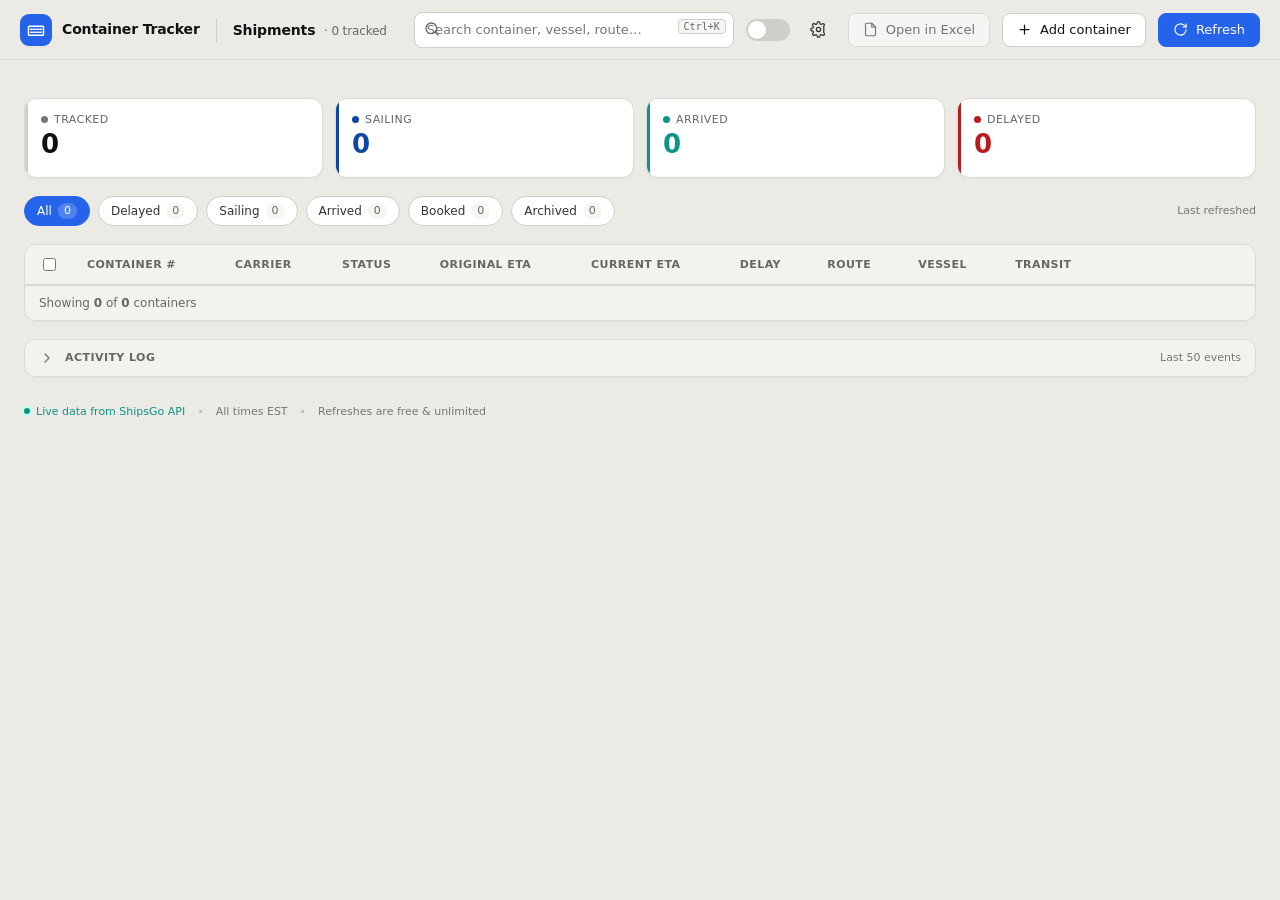
==== container_tracker/web/index.html @ 4fd9d5ca "chore: bump version 1.0.0 → 1.1.0 Updated everywhere the version is hardcoded for the running app:  " ====
<!doctype html>
<html lang="en" data-theme="light">
<head>
  <meta charset="utf-8" />
  <meta name="viewport" content="width=1280" />
  <title>Container Tracker v1.1.0</title>
  <link rel="stylesheet" href="styles.css" />
</head>
<body>

<div class="app" id="app">

  <!-- ─── Main column (sidebar removed; brand lives in topbar) ─── -->
  <main class="main">

    <!-- ═══ DASHBOARD ═══ -->
    <section class="view is-active" id="view-dashboard">
      <header class="topbar">
        <a class="brand" href="#" data-view="dashboard" aria-label="Container Tracker — back to dashboard">
          <span class="brand-mark">
            <svg viewBox="0 0 24 24" fill="none" stroke="currentColor" stroke-width="2" stroke-linecap="round" stroke-linejoin="round"><rect x="2" y="7" width="20" height="12" rx="1"/><path d="M5 11h2M9 11h2M13 11h2M17 11h2M5 15h2M9 15h2M13 15h2M17 15h2"/></svg>
          </span>
          <span class="brand-text">
            <span class="brand-name">Container Tracker</span>
            <span class="brand-company"></span>
          </span>
        </a>
        <div class="divider" aria-hidden="true"></div>
        <div class="page-title">Shipments <span class="muted" id="title-count">· 0 tracked</span></div>
        <div class="spacer"></div>
        <div class="search">
          <svg viewBox="0 0 24 24" fill="none" stroke="currentColor" stroke-width="2" stroke-linecap="round" stroke-linejoin="round"><circle cx="11" cy="11" r="8"/><path d="M21 21l-4.35-4.35"/></svg>
          <input id="search" type="text" placeholder="Search container, vessel, route…" />
          <span class="kbd">Ctrl+K</span>
        </div>
        <button class="theme-switch" id="theme-switch" role="switch" aria-checked="false" aria-label="Toggle dark mode" title="Toggle dark mode"></button>
        <button class="icon-btn" data-view="settings" aria-label="Settings" title="Settings">
          <svg viewBox="0 0 24 24" fill="none" stroke="currentColor" stroke-width="1.8" stroke-linecap="round" stroke-linejoin="round"><circle cx="12" cy="12" r="3"/><path d="M19.4 15a1.65 1.65 0 0 0 .33 1.82l.06.06a2 2 0 1 1-2.83 2.83l-.06-.06a1.65 1.65 0 0 0-1.82-.33 1.65 1.65 0 0 0-1 1.51V21a2 2 0 0 1-4 0v-.09A1.65 1.65 0 0 0 9 19.4a1.65 1.65 0 0 0-1.82.33l-.06.06a2 2 0 1 1-2.83-2.83l.06-.06A1.65 1.65 0 0 0 4.6 15a1.65 1.65 0 0 0-1.51-1H3a2 2 0 0 1 0-4h.09A1.65 1.65 0 0 0 4.6 9a1.65 1.65 0 0 0-.33-1.82l-.06-.06a2 2 0 1 1 2.83-2.83l.06.06A1.65 1.65 0 0 0 9 4.6a1.65 1.65 0 0 0 1-1.51V3a2 2 0 0 1 4 0v.09A1.65 1.65 0 0 0 15 4.6a1.65 1.65 0 0 0 1.82-.33l.06-.06a2 2 0 1 1 2.83 2.83l-.06.06A1.65 1.65 0 0 0 19.4 9c.14.34.22.7.22 1.07 0 .36-.08.72-.22 1.07z"/></svg>
        </button>
        <button class="btn" id="btn-open-excel-toolbar" disabled title="Link an Excel file in Settings to enable">
          <svg viewBox="0 0 24 24" fill="none" stroke="currentColor" stroke-width="1.8" stroke-linecap="round" stroke-linejoin="round"><path d="M14 2H6a2 2 0 0 0-2 2v16a2 2 0 0 0 2 2h12a2 2 0 0 0 2-2V8z"/><path d="M14 2v6h6"/></svg>
          Open in Excel
        </button>
        <button class="btn" id="btn-open-add">
          <svg viewBox="0 0 24 24" fill="none" stroke="currentColor" stroke-width="2" stroke-linecap="round" stroke-linejoin="round"><path d="M12 5v14M5 12h14"/></svg>
          Add container
        </button>
        <button class="btn btn-primary" id="btn-refresh" title="Refresh All ETAs & Update Excel">
          <svg viewBox="0 0 24 24" fill="none" stroke="currentColor" stroke-width="1.8" stroke-linecap="round" stroke-linejoin="round"><path d="M21 12a9 9 0 1 1-3-6.7L21 8"/><path d="M21 3v5h-5"/></svg>
          Refresh
        </button>
      </header>

      <div class="content">

        <!-- Notification stack — update banner + inline notices share a single column -->
        <div class="notifications" role="region" aria-label="Notifications">
          <!-- Update banner — hidden until check_for_update() returns a newer release. JS populates the version text and the download link. -->
          <div class="banner" role="status" id="update-banner" hidden>
            <span class="pill">New</span>
            <span class="banner-text"></span>
            <a href="#" class="banner-link">Download update →</a>
            <button class="dismiss" title="Dismiss" aria-label="Dismiss update notice">×</button>
          </div>
          <!-- Unmatched-containers notice — hidden until refresh_all() returns containers in Excel that aren't on ShipsGo. JS fills in the count and credit cost. -->
          <div class="notice" id="notice-unmatched" hidden>
            <svg viewBox="0 0 24 24" width="18" height="18" fill="none" stroke="currentColor" stroke-width="1.8" stroke-linecap="round" stroke-linejoin="round" style="flex:none;margin-top:1px"><circle cx="12" cy="12" r="10"/><path d="M12 8v4M12 16h.01"/></svg>
            <div class="notice-body">
              <strong class="notice-title" id="notice-unmatched-title"></strong>
              <span class="notice-detail">They aren't on ShipsGo yet. Register them now or skip until next refresh.</span>
            </div>
            <div class="notice-actions">
              <button class="btn btn-sm" id="notice-skip">Skip</button>
              <button class="btn btn-sm btn-primary" id="notice-register">Register all</button>
            </div>
          </div>
          <!-- Excel-missing banner — hidden until refresh_all returns excel_missing=true (config has a path but the file's gone). Persists until the user re-links via Settings and the next refresh clears it. -->
          <div class="notice notice-warning" id="notice-excel-missing" hidden>
            <svg viewBox="0 0 24 24" width="18" height="18" fill="none" stroke="currentColor" stroke-width="1.8" stroke-linecap="round" stroke-linejoin="round" style="flex:none;margin-top:1px"><path d="M10.29 3.86 1.82 18a2 2 0 0 0 1.71 3h16.94a2 2 0 0 0 1.71-3L13.71 3.86a2 2 0 0 0-3.42 0z"/><line x1="12" y1="9" x2="12" y2="13"/><line x1="12" y1="17" x2="12.01" y2="17"/></svg>
            <div class="notice-body">
              <strong class="notice-title">Linked Excel file not found</strong>
              <span class="notice-detail">Re-link it in Settings. Tracking data is still being updated.</span>
            </div>
            <div class="notice-actions">
              <button class="btn btn-sm btn-primary" data-view="settings">Open Settings</button>
            </div>
          </div>
          <!-- Excel-write-failed banner — hidden until refresh_all returns excel_write_failed=true. Persists until the next successful refresh clears it. -->
          <div class="notice notice-warning" id="notice-excel-write-failed" hidden>
            <svg viewBox="0 0 24 24" width="18" height="18" fill="none" stroke="currentColor" stroke-width="1.8" stroke-linecap="round" stroke-linejoin="round" style="flex:none;margin-top:1px"><path d="M10.29 3.86 1.82 18a2 2 0 0 0 1.71 3h16.94a2 2 0 0 0 1.71-3L13.71 3.86a2 2 0 0 0-3.42 0z"/><line x1="12" y1="9" x2="12" y2="13"/><line x1="12" y1="17" x2="12.01" y2="17"/></svg>
            <div class="notice-body">
              <strong class="notice-title">Excel write skipped</strong>
              <span class="notice-detail">Close the workbook in Excel and click Refresh to sync. Tracking data was still updated.</span>
            </div>
            <div class="notice-actions">
              <button class="btn btn-sm" id="notice-excel-dismiss">Dismiss</button>
            </div>
          </div>
        </div>

        <!-- Linked spreadsheet card — deferred until Excel-link wiring step.
             Hidden via the [hidden] attribute; will be unhidden when the
             bridge method, file picker, and persistence are in place. -->
        <div class="spreadsheet-card" hidden>
          <div class="xls-icon">XLSX</div>
          <div class="meta">
            <div class="label">Linked spreadsheet</div>
            <div class="path" title="C:\Users\michael\Documents\Container_Tracking.xlsx">C:\Users\michael\Documents\Container_Tracking.xlsx</div>
          </div>
          <div class="actions">
            <button class="btn btn-sm">Browse…</button>
            <button class="btn btn-sm">Create template</button>
            <button class="btn btn-sm btn-primary">Open in Excel</button>
          </div>
        </div>

        <!-- Bulk action bar — visible when one or more row checkboxes are selected. -->
        <div class="bulk-bar" id="bulk-bar" hidden>
          <span class="bulk-count" id="bulk-count">0 containers selected</span>
          <div class="spacer"></div>
          <a href="#" class="bulk-clear" id="bulk-clear">Clear selection</a>
          <button type="button" class="btn btn-primary btn-sm" id="bulk-archive">Archive selected</button>
          <button type="button" class="btn btn-primary btn-sm" id="bulk-restore" hidden>Restore selected</button>
        </div>

        <!-- Stats -->
        <div class="stats">
          <div class="stat">
            <div class="stat-label"><span class="dot"></span>Tracked</div>
            <div class="stat-number" id="kpi-tracked">0</div>
            <div class="stat-sub" id="kpi-tracked-sub"></div>
          </div>
          <div class="stat is-sailing">
            <div class="stat-label"><span class="dot"></span>Sailing</div>
            <div class="stat-number" id="kpi-sailing">0</div>
            <div class="stat-sub" id="kpi-sailing-sub"></div>
          </div>
          <div class="stat is-arrived">
            <div class="stat-label"><span class="dot"></span>Arrived</div>
            <div class="stat-number" id="kpi-arrived">0</div>
            <div class="stat-sub" id="kpi-arrived-sub"></div>
          </div>
          <div class="stat is-delayed">
            <div class="stat-label"><span class="dot"></span>Delayed</div>
            <div class="stat-number" id="kpi-delayed">0</div>
            <div class="stat-sub" id="kpi-delayed-sub"></div>
          </div>
        </div>

        <!-- Toolbar -->
        <div class="toolbar" role="toolbar" aria-label="Filter shipments by status">
          <button type="button" class="chip is-active" data-filter="all" aria-pressed="true">All <span class="count" id="chip-count-all">0</span></button>
          <button type="button" class="chip" data-filter="delayed" aria-pressed="false">Delayed <span class="count" id="chip-count-delayed">0</span></button>
          <button type="button" class="chip" data-filter="sailing" aria-pressed="false">Sailing <span class="count" id="chip-count-sailing">0</span></button>
          <button type="button" class="chip" data-filter="arrived" aria-pressed="false">Arrived <span class="count" id="chip-count-arrived">0</span></button>
          <button type="button" class="chip" data-filter="booked" aria-pressed="false">Booked <span class="count" id="chip-count-booked">0</span></button>
          <button type="button" class="chip" data-filter="archived" aria-pressed="false">Archived <span class="count" id="chip-count-archived">0</span></button>
          <div class="spacer"></div>
          <span class="refresh-meta">Last refreshed <span class="time" id="last-refresh"></span></span>
        </div>

        <!-- Table -->
        <div class="card">
          <table class="shipments">
            <thead>
              <tr>
                <th style="width: 36px;"><input type="checkbox" aria-label="Select all" /></th>
                <th>Container #</th>
                <th>Carrier</th>
                <th>Status</th>
                <th>Original ETA</th>
                <th>Current ETA</th>
                <th>Delay</th>
                <th>Route</th>
                <th>Vessel</th>
                <th style="min-width:150px">Transit</th>
                <th style="width:64px"><span class="vh">Actions</span></th>
              </tr>
            </thead>
            <tbody id="shipments-tbody"></tbody>
          </table>
          <div class="table-footer">
            <span>Showing <strong id="row-count">0</strong> of <strong id="row-total">0</strong> containers</span>
          </div>
        </div>

        <!-- Activity log (collapsible — collapsed by default; click header to expand) -->
        <div class="activity-panel is-collapsed" id="activity-panel">
          <button type="button" class="activity-header" id="activity-toggle" aria-expanded="false" aria-controls="activity-body">
            <svg class="toggle" viewBox="0 0 24 24" fill="none" stroke="currentColor" stroke-width="2" stroke-linecap="round" stroke-linejoin="round" width="14" height="14"><polyline points="6 9 12 15 18 9"/></svg>
            <span class="label">Activity log</span>
            <div class="spacer"></div>
            <span class="muted" style="font-size:11px">Last 50 events</span>
          </button>
          <div class="activity-body" id="activity-body">
<div><span class="ts">[3:12 PM]</span> <span class="ok">Refreshed 10 containers — 3:12 PM EST</span></div>
<div><span class="ts">[3:12 PM]</span> Updated 10 rows in Excel</div>
<div><span class="ts">[3:12 PM]</span> --- DONE: 10 matched, 0 unmatched, 2 actively delayed, 10 Excel rows updated ---</div>
<div><span class="ts">[3:12 PM]</span> &nbsp;&nbsp;EGLV5555666: SAILING | ETA: 2026-04-22 | Kaohsiung -> Los Angeles | DELAYED +7 days</div>
<div><span class="ts">[3:12 PM]</span> &nbsp;&nbsp;MSKU1234567: SAILING | ETA: 2026-05-05 | Shanghai -> Los Angeles | DELAYED +4 days</div>
<div><span class="ts">[3:12 PM]</span> Read 10 containers from Excel</div>
<div><span class="ts">[3:12 PM]</span> Found 10 shipments on ShipsGo</div>
<div><span class="ts">[3:12 PM]</span> Refreshing...</div>
          </div>
        </div>

      </div>

      <div class="footer-meta">
        <span class="live">Live data from ShipsGo API</span>
        <span class="dot-sep">•</span>
        <span>All times EST</span>
        <span class="dot-sep">•</span>
        <span>Refreshes are free &amp; unlimited</span>
      </div>
    </section>

    <!-- ═══ SETTINGS ═══ -->
    <section class="view" id="view-settings">
      <header class="topbar">
        <a class="brand" href="#" data-view="dashboard" aria-label="Container Tracker — back to dashboard">
          <span class="brand-mark">
            <svg viewBox="0 0 24 24" fill="none" stroke="currentColor" stroke-width="2" stroke-linecap="round" stroke-linejoin="round"><rect x="2" y="7" width="20" height="12" rx="1"/><path d="M5 11h2M9 11h2M13 11h2M17 11h2M5 15h2M9 15h2M13 15h2M17 15h2"/></svg>
          </span>
          <span class="brand-text">
            <span class="brand-name">Container Tracker</span>
            <span class="brand-company"></span>
          </span>
        </a>
        <div class="divider" aria-hidden="true"></div>
        <button class="icon-btn" data-view="dashboard" aria-label="Back to shipments" title="Back to shipments">
          <svg viewBox="0 0 24 24" fill="none" stroke="currentColor" stroke-width="1.8" stroke-linecap="round" stroke-linejoin="round"><path d="M19 12H5M12 19l-7-7 7-7"/></svg>
        </button>
        <div class="page-title">Settings</div>
        <div class="spacer"></div>
        <button class="btn" data-view="dashboard">Cancel</button>
        <button class="btn btn-primary" id="btn-settings-save">Save changes</button>
      </header>

      <div class="content">
        <div class="settings">
          <nav class="settings-nav" aria-label="Settings sections">
            <a href="#account" class="is-active">
              <svg viewBox="0 0 24 24" fill="none" stroke="currentColor" stroke-width="1.8" stroke-linecap="round" stroke-linejoin="round"><path d="M20 21v-2a4 4 0 0 0-4-4H8a4 4 0 0 0-4 4v2"/><circle cx="12" cy="7" r="4"/></svg>
              Account
            </a>
            <a href="#api">
              <svg viewBox="0 0 24 24" fill="none" stroke="currentColor" stroke-width="1.8" stroke-linecap="round" stroke-linejoin="round"><rect x="3" y="11" width="18" height="11" rx="2"/><path d="M7 11V7a5 5 0 0 1 10 0v4"/></svg>
              ShipsGo API
            </a>
            <a href="#spreadsheet">
              <svg viewBox="0 0 24 24" fill="none" stroke="currentColor" stroke-width="1.8" stroke-linecap="round" stroke-linejoin="round"><path d="M14 2H6a2 2 0 0 0-2 2v16a2 2 0 0 0 2 2h12a2 2 0 0 0 2-2V8z"/><path d="M14 2v6h6"/></svg>
              Linked spreadsheet
            </a>
            <a href="#appearance">
              <svg viewBox="0 0 24 24" fill="none" stroke="currentColor" stroke-width="1.8" stroke-linecap="round" stroke-linejoin="round"><circle cx="12" cy="12" r="4"/><path d="M12 2v2M12 20v2M4.93 4.93l1.41 1.41M17.66 17.66l1.41 1.41M2 12h2M20 12h2M4.93 19.07l1.41-1.41M17.66 6.34l1.41-1.41"/></svg>
              Appearance
            </a>
            <a href="#about">
              <svg viewBox="0 0 24 24" fill="none" stroke="currentColor" stroke-width="1.8" stroke-linecap="round" stroke-linejoin="round"><circle cx="12" cy="12" r="10"/><path d="M9.09 9a3 3 0 0 1 5.83 1c0 2-3 3-3 3M12 17h.01"/></svg>
              About &amp; help
            </a>
          </nav>

          <div>
            <!-- Account -->
            <div class="panel">
              <h3>Account</h3>
              <p class="panel-desc">Your company name and contact email appear on reports and the app header.</p>
              <div class="panel-body">
                <div class="grid-2">
                  <div class="field">
                    <label>Company name</label>
                    <input type="text" id="settings-company" value="" />
                  </div>
                  <div class="field">
                    <label>Contact email</label>
                    <input type="email" value="ops@acmelogistics.com" />
                  </div>
                </div>
              </div>
            </div>

            <!-- API key -->
            <div class="panel">
              <h3>ShipsGo API key</h3>
              <p class="panel-desc">Stored securely in Windows Credential Manager — never written to plain text.</p>
              <div class="panel-body">
                <div class="field">
                  <label>API key</label>
                  <div class="row">
                    <input type="password" id="settings-token" value="" placeholder="Enter your ShipsGo API key" style="flex:1" />
                    <button class="btn">Show</button>
                    <button class="btn btn-primary">Test</button>
                  </div>
                  <div class="hint">Find your key at <a href="#">shipsgo.com → Dashboard → Integrations → ShipsGo API</a></div>
                </div>
              </div>
            </div>

            <!-- Linked spreadsheet -->
            <div class="panel">
              <h3>Linked spreadsheet</h3>
              <p class="panel-desc">Container data is read from and written to this Excel workbook on every refresh.</p>
              <div class="panel-body">
                <div class="spreadsheet-card" style="box-shadow:none;border-color:var(--border)">
                  <div class="xls-icon">XLSX</div>
                  <div class="meta">
                    <div class="label">Current file</div>
                    <div class="path" id="excel-current-path">No file linked</div>
                  </div>
                  <div class="actions">
                    <button class="btn btn-sm" id="btn-excel-open">Open in Excel</button>
                    <button class="btn btn-sm" id="btn-excel-browse">Change…</button>
                  </div>
                </div>
                <div class="row">
                  <button class="btn" id="btn-excel-create">Create template</button>
                  <span class="hint">Generates a blank workbook with a "ContainerTracking" Excel Table.</span>
                </div>
              </div>
            </div>

            <!-- Appearance -->
            <div class="panel">
              <h3>Appearance</h3>
              <div class="panel-body">
                <div class="setting-row">
                  <div class="meta"><strong>Dark mode</strong><span>Use a darker palette in low-light environments.</span></div>
                  <label class="switch"><input type="checkbox" id="dark-toggle-settings" /><span class="switch-track"></span></label>
                </div>
                <div class="setting-row">
                  <div class="meta"><strong>Compact rows</strong><span>Shrink table row height to fit more shipments without scrolling.</span></div>
                  <label class="switch"><input type="checkbox" /><span class="switch-track"></span></label>
                </div>
                <div class="setting-row">
                  <div class="meta"><strong>Show activity log</strong><span>Display the live event log on the dashboard.</span></div>
                  <label class="switch"><input type="checkbox" checked /><span class="switch-track"></span></label>
                </div>
                <div class="setting-row">
                  <div class="meta"><strong>Auto-refresh on launch</strong><span>Pull the latest ETAs as soon as the app opens.</span></div>
                  <label class="switch"><input type="checkbox" /><span class="switch-track"></span></label>
                </div>
              </div>
            </div>

            <!-- About -->
            <div class="panel">
              <h3>About</h3>
              <div class="panel-body">
                <div style="display:grid;grid-template-columns:auto 1fr;gap:8px 18px;font-size:12px;">
                  <span class="muted">Version</span><span>Container Tracker v1.1.0 — up to date</span>
                  <span class="muted">Data folder</span><span><a href="#">%APPDATA%\ContainerTracker</a></span>
                  <span class="muted">Source</span><span><a href="#">github.com/m-mcohen/container-tracker</a></span>
                  <span class="muted">Support</span><span>michael@example.com</span>
                  <span class="muted">Powered by</span><span>ShipsGo API</span>
                </div>
              </div>
            </div>
          </div>
        </div>
      </div>
    </section>

  </main>

  <!-- ─── Row action menu (positioned via JS next to the … button) ─── -->
  <div class="row-menu" id="row-menu" hidden role="menu">
    <button type="button" class="row-menu-item" data-action="archive" role="menuitem">Archive</button>
  </div>

  <!-- ─── Modal: Confirm bulk archive ─── -->
  <div class="modal-backdrop" id="modal-bulk-archive">
    <div class="modal" role="dialog" aria-labelledby="modal-bulk-archive-title">
      <div class="modal-header">
        <div class="modal-title" id="modal-bulk-archive-title">Archive containers?</div>
      </div>
      <div class="modal-body">
        <div class="callout">
          <strong id="bulk-archive-count">0</strong> containers will be removed from your Excel file. You can find archived containers in the Archived view.
        </div>
      </div>
      <div class="modal-footer">
        <button class="btn" data-close-modal>Cancel</button>
        <button class="btn btn-primary" id="btn-bulk-archive-confirm">Archive</button>
      </div>
    </div>
  </div>

  <!-- ─── Modal: Confirm archive ─── -->
  <div class="modal-backdrop" id="modal-archive">
    <div class="modal" role="dialog" aria-labelledby="modal-archive-title">
      <div class="modal-header">
        <div class="modal-title" id="modal-archive-title">Archive this container?</div>
      </div>
      <div class="modal-body">
        <div class="callout">
          <strong style="font-family:var(--font-mono)" id="archive-cn">CN</strong> will be removed from your Excel file. You can find archived containers in the Archived view.
        </div>
      </div>
      <div class="modal-footer">
        <button class="btn" data-close-modal>Cancel</button>
        <button class="btn btn-primary" id="btn-archive-confirm">Archive</button>
      </div>
    </div>
  </div>

  <!-- ─── Modal: Add container ─── -->
  <div class="modal-backdrop" id="modal-add">
    <div class="modal" role="dialog" aria-labelledby="modal-add-title">
      <div class="modal-header">
        <div class="modal-title" id="modal-add-title">Track a new container</div>
        <div class="modal-sub">1 ShipsGo credit (~$2 USD) is consumed per new shipment. Refreshes are free.</div>
      </div>
      <div class="modal-body">
        <div class="field">
          <label for="f-cn">Container number</label>
          <input id="f-cn" type="text" value="MSKU1234567" />
          <div class="hint">11 characters: 4-letter SCAC + 7 digits, e.g. <span style="font-family:var(--font-mono)">MSKU1234567</span></div>
        </div>
        <div class="field">
          <label for="f-carrier">Carrier</label>
          <select id="f-carrier">
            <option value="" selected>Select carrier (optional)</option>
            <option>MAERSK LINE</option><option>MSC</option><option>CMA CGM</option>
            <option>HAPAG LLOYD</option><option>COSCO</option><option>EVERGREEN</option>
            <option>ONE</option><option>YANG MING</option><option>ZIM</option>
            <option>HMM</option><option>OOCL</option><option>PIL</option>
          </select>
        </div>
        <div class="callout warning">
          <strong>Heads up:</strong> if this container is already tracked on your ShipsGo account, no credit will be charged.
        </div>
        <div class="field-error" id="add-error" hidden></div>
      </div>
      <div class="modal-footer">
        <button class="btn" data-close-modal>Cancel</button>
        <button class="btn btn-primary" id="btn-add-submit">
          <svg viewBox="0 0 24 24" fill="none" stroke="currentColor" stroke-width="2" stroke-linecap="round" stroke-linejoin="round"><path d="M12 5v14M5 12h14"/></svg>
          Add &amp; track
        </button>
      </div>
    </div>
  </div>

  <!-- ─── Modal: Register unmatched containers (Step 6.5) ─── -->
  <div class="modal-backdrop" id="modal-register-unmatched">
    <div class="modal" role="dialog" aria-labelledby="modal-register-title">
      <div class="modal-header">
        <div class="modal-title" id="modal-register-title">Register containers with ShipsGo</div>
        <div class="modal-sub"><span id="register-cost">0</span> credits will be used (~$2 USD each). Already-tracked containers are free.</div>
      </div>
      <div class="modal-body">
        <div id="register-unmatched-list" class="register-list"></div>
        <div class="callout warning" style="margin-top:14px;">
          Pick a carrier for each container. Refreshes are free; only the initial register call uses credits.
        </div>
        <div class="field-error" id="register-error" hidden></div>
      </div>
      <div class="modal-footer">
        <button class="btn" data-close-modal>Cancel</button>
        <button class="btn btn-primary" id="btn-register-submit">Register</button>
      </div>
    </div>
  </div>


</div>

<div id="toast-container" aria-live="polite"></div>


<script src="app.js"></script>
</body>
</html>
---- container_tracker/web/styles.css ----
/* ─── Design tokens ──────────────────────────────────────────────── */
  :root {
    /* Surfaces — warm bone keeps continuity with v1 tkinter LIGHT["bg"] */
    --surface-base:    #ECEAE5;
    --surface-card:    #FFFFFF;
    --surface-subtle:  #F4F2EC;
    --surface-hover:   #E5E3DD;
    --surface-sidebar: #E5E3DD;
    --surface-input:   #F7F6F3;

    /* Borders */
    --border:          #D0CEC8;
    --border-subtle:   #DBD9D2;
    --border-strong:   #BFBDB5;

    /* Text */
    --text-primary:    #111111;
    --text-secondary:  #333333;
    --text-tertiary:   #666666;
    --text-hint:       #777777;
    --text-on-accent:  #FFFFFF;

    /* Brand — matches v1 ACCENT */
    --accent:          #2563eb;
    --accent-hover:    #1D4ED8;
    --accent-active:   #1E40AF;
    --accent-subtle:   #DBEAFE;
    --accent-ring:     rgba(37,99,235,0.22);

    /* Status chips — derived from v1 LIGHT theme */
    --status-sailing:    #0D47A1;
    --status-sailing-bg: #DBEAFE;
    --status-arrived:    #0D9488;
    --status-arrived-bg: #CCFBF1;
    --status-delayed:    #B91C1C;
    --status-delayed-bg: #FEE2E2;
    --status-discharged: #16A34A;
    --status-discharged-bg: #DCFCE7;
    --status-delivered:  #15803D;
    --status-delivered-bg: #D1FAE5;
    --status-gateout:    #047857;
    --status-gateout-bg: #D1FAE5;
    --status-booked:     #92400E;
    --status-booked-bg:  #FEF3C7;
    --status-untracked:  #525252;
    --status-untracked-bg: #E5E7EB;

    /* Typography */
    --font-primary: "Segoe UI Variable", "Segoe UI", -apple-system, BlinkMacSystemFont, system-ui, sans-serif;
    --font-mono:    "Cascadia Code", "Consolas", ui-monospace, monospace;

    /* Radii */
    --r-input: 8px;
    --r-btn:   8px;
    --r-card:  12px;
    --r-pill:  999px;

    /* Shadows */
    --shadow-sm: 0 1px 2px rgba(17,17,17,0.04);
    --shadow-md: 0 4px 12px rgba(17,17,17,0.06), 0 1px 2px rgba(17,17,17,0.04);
    --shadow-lg: 0 12px 32px rgba(17,17,17,0.10), 0 4px 8px rgba(17,17,17,0.04);

    /* Layout */
    --header-h: 60px;
  }

  /* Dark mode (matches v1 DARK palette structure) */
  [data-theme="dark"] {
    --surface-base:    #1A1A1F;
    --surface-card:    #242429;
    --surface-subtle:  #1E1E24;
    --surface-hover:   #2A2A30;
    --surface-sidebar: #1E1E24;
    --surface-input:   #1E1E24;

    --border:          #3A3A42;
    --border-subtle:   #2E2E36;
    --border-strong:   #50505A;

    --text-primary:    #F0EDE8;
    --text-secondary:  #CCCCCC;
    --text-tertiary:   #A0A0A0;
    --text-hint:       #888888;

    --accent:          #2563eb;
    --accent-hover:    #1D4ED8;
    --accent-active:   #1E40AF;
    --accent-subtle:   #1E2A44;
    --accent-ring:     rgba(37,99,235,0.30);

    --status-sailing:    #64B5F6;
    --status-sailing-bg: #1A2A3A;
    --status-arrived:    #5EEAD4;
    --status-arrived-bg: #0F2A2A;
    --status-delayed:    #EF5350;
    --status-delayed-bg: #3A1A1A;
    --status-discharged: #86EFAC;
    --status-discharged-bg: #0F2A19;
    --status-delivered:  #6EE7B7;
    --status-delivered-bg: #0F2A19;
    --status-gateout:    #4DD0E1;
    --status-gateout-bg: #1A2E2E;
    --status-booked:     #FFB74D;
    --status-booked-bg:  #2E2418;
    --status-untracked:  #9CA3AF;
    --status-untracked-bg: #2A2A30;
  }

  /* HTML5 `hidden` attribute must always win. Component classes below
     set `display: flex/grid/block` at the same specificity as `[hidden]`,
     so the user-agent default of `[hidden] { display: none }` would lose
     without `!important`. */
  [hidden] { display: none !important; }

  /* ─── Base ──────────────────────────────────────────────────────── */
  * { box-sizing: border-box; }
  html, body {
    margin: 0;
    padding: 0;
    font-family: var(--font-primary);
    font-size: 14px;
    color: var(--text-primary);
    background: var(--surface-base);
    -webkit-font-smoothing: antialiased;
    text-rendering: optimizeLegibility;
  }
  button { font-family: inherit; }
  a { color: inherit; }
  ::selection { background: var(--accent-subtle); }

  /* Defensive default for inline SVGs without an explicit size or class rule.
     Every parent-scoped rule below overrides this via specificity. */
  svg { width: 16px; height: 16px; flex: none; }

  /* App chrome — single column, no sidebar */
  .app {
    min-height: 100vh;
    display: flex;
    flex-direction: column;
  }
  .main {
    min-width: 0;
    display: flex;
    flex-direction: column;
  }

  /* ─── Brand block (in topbar) ───────────────────────────────────── */
  .brand {
    display: flex;
    align-items: center;
    gap: 10px;
    background: transparent;
    border: none;
    padding: 0;
    cursor: pointer;
    color: inherit;
    font: inherit;
    text-decoration: none;
    border-radius: var(--r-btn);
  }
  .brand:hover .brand-name { color: var(--accent); }
  .brand:focus-visible { outline: none; box-shadow: 0 0 0 3px var(--accent-ring); }
  .brand-mark {
    width: 32px; height: 32px;
    border-radius: 9px;
    background: var(--accent);
    color: #fff;
    display: grid; place-items: center;
    box-shadow: var(--shadow-sm);
    flex: none;
  }
  .brand-mark svg { width: 18px; height: 18px; }
  .brand-text { display: flex; flex-direction: column; align-items: flex-start; line-height: 1.15; }
  .brand-name {
    font-weight: 700;
    font-size: 14px;
    letter-spacing: -0.01em;
    color: var(--text-primary);
    transition: color .12s;
  }
  .brand-company {
    font-size: 11px;
    color: var(--text-hint);
    margin-top: 1px;
    max-width: 180px;
    overflow: hidden;
    text-overflow: ellipsis;
    white-space: nowrap;
  }

  .topbar {
    height: var(--header-h);
    border-bottom: 1px solid var(--border-subtle);
    padding: 0 20px;
    display: flex;
    align-items: center;
    gap: 12px;
    background: var(--surface-base);
    position: sticky;
    top: 0;
    z-index: 10;
  }
  .topbar .divider {
    width: 1px;
    height: 24px;
    background: var(--border);
    margin: 0 4px;
    flex: none;
  }
  .page-title {
    font-size: 14px;
    font-weight: 600;
    letter-spacing: -0.01em;
    color: var(--text-primary);
  }
  .page-title .muted { color: var(--text-tertiary); font-weight: 500; margin-left: 4px; font-size: 12px; }
  .topbar .spacer { flex: 1; }
  .search {
    position: relative;
    width: 320px;
  }
  .search input {
    width: 100%;
    height: 34px;
    padding: 0 12px 0 34px;
    border-radius: var(--r-input);
    border: 1px solid var(--border);
    background: var(--surface-card);
    font-size: 13px;
    color: var(--text-primary);
    outline: none;
    transition: border-color .12s, box-shadow .12s;
  }
  .search input:focus {
    border-color: var(--accent);
    box-shadow: 0 0 0 3px var(--accent-ring);
  }
  .search svg { position: absolute; left: 10px; top: 9px; width: 16px; height: 16px; color: var(--text-tertiary); }
  .kbd {
    position: absolute; right: 8px; top: 7px;
    font-family: var(--font-mono); font-size: 10px;
    color: var(--text-tertiary);
    border: 1px solid var(--border);
    border-radius: 4px;
    padding: 1px 5px;
    background: var(--surface-input);
  }

  .icon-btn {
    width: 34px; height: 34px;
    display: grid; place-items: center;
    border-radius: var(--r-btn);
    background: transparent;
    border: 1px solid transparent;
    color: var(--text-secondary);
    cursor: pointer;
    transition: background .12s, color .12s;
  }
  .icon-btn:hover { background: var(--surface-hover); color: var(--text-primary); }
  .icon-btn svg { width: 17px; height: 17px; }
  .icon-btn.is-active { background: var(--accent-subtle); color: var(--accent); }

  .theme-switch {
    width: 44px; height: 22px;
    background: var(--border);
    border-radius: var(--r-pill);
    position: relative;
    cursor: pointer;
    transition: background .15s;
    flex: none;
    border: none;
    padding: 0;
    appearance: none;
  }
  .theme-switch::after {
    content: ""; position: absolute; left: 2px; top: 2px;
    width: 18px; height: 18px;
    background: #FFFFFF;
    border-radius: 50%;
    box-shadow: var(--shadow-sm);
    transition: transform .15s;
  }
  .theme-switch:focus-visible { outline: none; box-shadow: 0 0 0 3px var(--accent-ring); }
  [data-theme="dark"] .theme-switch { background: var(--accent); }
  [data-theme="dark"] .theme-switch::after { transform: translateX(22px); }

  /* Buttons */
  .btn {
    height: 34px;
    padding: 0 14px;
    border-radius: var(--r-btn);
    border: 1px solid var(--border);
    background: var(--surface-card);
    color: var(--text-primary);
    font-size: 13px;
    font-weight: 500;
    display: inline-flex;
    align-items: center;
    gap: 8px;
    cursor: pointer;
    transition: background .12s, border-color .12s, color .12s, box-shadow .12s;
    white-space: nowrap;
  }
  .btn:hover { background: var(--surface-hover); }
  .btn:focus-visible { outline: none; box-shadow: 0 0 0 3px var(--accent-ring); border-color: var(--accent); }
  .btn svg { width: 15px; height: 15px; }
  .btn-primary {
    background: var(--accent);
    color: var(--text-on-accent);
    border-color: var(--accent);
  }
  .btn-primary:hover { background: var(--accent-hover); border-color: var(--accent-hover); }
  .btn-primary:active { background: var(--accent-active); }
  .btn-ghost {
    background: transparent;
    border-color: transparent;
    color: var(--text-secondary);
  }
  .btn-ghost:hover { background: var(--surface-hover); color: var(--text-primary); }
  .btn-danger {
    border-color: var(--status-delayed);
    color: var(--status-delayed);
    background: transparent;
  }
  .btn-danger:hover { background: var(--status-delayed-bg); }
  .btn-sm { height: 28px; padding: 0 10px; font-size: 12px; }

  .content {
    padding: 20px 24px 28px;
    display: flex;
    flex-direction: column;
    gap: 18px;
  }

  /* Notification stack — holds banner + inline notices in one column */
  .notifications {
    display: flex;
    flex-direction: column;
    gap: 8px;
  }

  /* Update banner */
  .banner {
    display: flex;
    align-items: center;
    gap: 12px;
    padding: 10px 14px;
    border-radius: var(--r-card);
    background: var(--accent-subtle);
    border: 1px solid var(--accent);
    color: var(--accent);
    font-size: 13px;
    box-shadow: var(--shadow-sm);
  }
  .banner .pill {
    font-size: 10px;
    font-weight: 700;
    letter-spacing: 0.06em;
    padding: 2px 8px;
    background: var(--accent);
    color: #fff;
    border-radius: var(--r-pill);
    text-transform: uppercase;
  }
  .banner a { font-weight: 600; text-decoration: none; }
  .banner a:hover { text-decoration: underline; }
  .banner .dismiss {
    margin-left: auto;
    cursor: pointer;
    padding: 4px 8px;
    border-radius: 6px;
    background: transparent;
    border: none;
    color: inherit;
    font: inherit;
    font-size: 16px;
    line-height: 1;
  }
  .banner .dismiss:hover { background: rgba(37,99,235,0.10); }
  .banner .dismiss:focus-visible { outline: none; box-shadow: 0 0 0 3px var(--accent-ring); }

  /* Inline notice (for unmatched containers) */
  .notice {
    display: flex;
    align-items: flex-start;
    gap: 12px;
    padding: 12px 14px;
    border-radius: 8px;
    background: var(--status-booked-bg);
    border: 1px solid color-mix(in srgb, var(--status-booked) 25%, transparent);
    color: var(--status-booked);
    font-size: 13px;
    max-width: 900px;
    margin-left: auto;
    margin-right: auto;
    width: 100%;
  }
  .notice-body { flex: 1; }
  .notice-body strong { font-weight: 700; }
  .notice-actions { display: flex; gap: 6px; flex: none; }

  /* Bulk action bar — appears between the topbar and the KPI cards
   * when one or more row checkboxes are selected. */
  .bulk-bar {
    display: flex;
    align-items: center;
    gap: 12px;
    padding: 10px 14px;
    margin-bottom: 12px;
    background: var(--surface-subtle);
    border: 1px solid var(--border);
    border-radius: 8px;
    font-size: 13px;
    max-width: 900px;
    margin-left: auto;
    margin-right: auto;
    width: 100%;
  }
  .bulk-count { font-weight: 600; color: var(--text-primary); }
  .bulk-clear {
    color: var(--accent, #2563eb);
    text-decoration: none;
    font-size: 12px;
    cursor: pointer;
  }
  .bulk-clear:hover { text-decoration: underline; }

  /* Stats */
  .stats {
    display: grid;
    grid-template-columns: repeat(4, 1fr);
    gap: 12px;
  }
  .stat {
    background: var(--surface-card);
    border: 1px solid var(--border-subtle);
    border-radius: var(--r-card);
    padding: 14px 16px;
    display: flex;
    flex-direction: column;
    gap: 4px;
    position: relative;
    overflow: hidden;
    box-shadow: var(--shadow-sm);
  }
  .stat::before {
    content: ""; position: absolute; left: 0; top: 0; bottom: 0;
    width: 3px; background: var(--border);
  }
  .stat.is-sailing::before { background: var(--status-sailing); }
  .stat.is-arrived::before { background: var(--status-arrived); }
  .stat.is-delayed::before { background: var(--status-delayed); }
  .stat-label {
    font-size: 11px;
    color: var(--text-tertiary);
    font-weight: 500;
    text-transform: uppercase;
    letter-spacing: 0.04em;
    display: flex;
    align-items: center;
    gap: 6px;
  }
  .stat-label .dot {
    width: 7px; height: 7px; border-radius: 50%;
    background: var(--text-hint);
  }
  .stat.is-sailing .dot { background: var(--status-sailing); }
  .stat.is-arrived .dot { background: var(--status-arrived); }
  .stat.is-delayed .dot { background: var(--status-delayed); }
  .stat-number {
    font-size: 26px;
    font-weight: 700;
    letter-spacing: -0.02em;
    line-height: 1.1;
    color: var(--text-primary);
  }
  .stat.is-sailing .stat-number { color: var(--status-sailing); }
  .stat.is-arrived .stat-number { color: var(--status-arrived); }
  .stat.is-delayed .stat-number { color: var(--status-delayed); }
  .stat-sub {
    font-size: 11px;
    color: var(--text-hint);
  }
  .stat-sub strong { color: var(--text-secondary); font-weight: 600; }

  /* Linked spreadsheet card (slimmer than v1, but same affordances) */
  .spreadsheet-card {
    background: var(--surface-card);
    border: 1px solid var(--border-subtle);
    border-radius: var(--r-card);
    padding: 12px 14px;
    display: flex;
    align-items: center;
    gap: 12px;
    box-shadow: var(--shadow-sm);
  }
  .xls-icon {
    width: 36px; height: 36px;
    border-radius: 8px;
    background: var(--status-arrived-bg);
    color: var(--status-arrived);
    display: grid; place-items: center;
    font-weight: 700;
    font-size: 11px;
    flex: none;
  }
  .spreadsheet-card .meta { flex: 1; min-width: 0; }
  .spreadsheet-card .label {
    font-size: 11px;
    color: var(--text-tertiary);
    text-transform: uppercase;
    letter-spacing: 0.04em;
    font-weight: 600;
  }
  .spreadsheet-card .path {
    font-family: var(--font-mono);
    font-size: 12px;
    color: var(--text-secondary);
    overflow: hidden;
    text-overflow: ellipsis;
    white-space: nowrap;
    margin-top: 2px;
  }
  .spreadsheet-card .actions { display: flex; gap: 6px; flex: none; }

  /* Toolbar */
  .toolbar {
    display: flex;
    align-items: center;
    gap: 8px;
    flex-wrap: wrap;
  }
  .chip {
    height: 30px;
    padding: 0 12px;
    border-radius: var(--r-pill);
    border: 1px solid var(--border);
    background: var(--surface-card);
    color: var(--text-secondary);
    font-size: 12px;
    font-weight: 500;
    font-family: inherit;
    display: inline-flex;
    align-items: center;
    gap: 6px;
    cursor: pointer;
    transition: background .12s, color .12s, border-color .12s;
    user-select: none;
  }
  .chip:hover { background: var(--surface-hover); }
  .chip:focus-visible { outline: none; box-shadow: 0 0 0 3px var(--accent-ring); border-color: var(--accent); }
  .chip.is-active {
    background: var(--accent);
    color: #fff;
    border-color: var(--accent);
  }
  .chip .count {
    font-size: 11px;
    background: var(--surface-input);
    color: var(--text-tertiary);
    border-radius: var(--r-pill);
    padding: 0 6px;
    line-height: 16px;
  }
  .chip.is-active .count { background: rgba(255,255,255,0.20); color: #fff; }

  .toolbar .spacer { flex: 1; }
  .refresh-meta { font-size: 11px; color: var(--text-hint); }
  .refresh-meta .time { color: var(--text-tertiary); font-weight: 500; }

  /* Card wrapping table */
  .card {
    background: var(--surface-card);
    border: 1px solid var(--border-subtle);
    border-radius: var(--r-card);
    overflow: hidden;
    box-shadow: var(--shadow-sm);
  }

  /* Table */
  table.shipments {
    width: 100%;
    border-collapse: collapse;
    font-size: 13px;
  }
  table.shipments thead th {
    text-align: left;
    font-size: 11px;
    font-weight: 600;
    text-transform: uppercase;
    letter-spacing: 0.04em;
    color: var(--text-tertiary);
    background: var(--surface-subtle);
    padding: 10px 14px;
    border-bottom: 1px solid var(--border-subtle);
    white-space: nowrap;
  }
  table.shipments tbody td {
    padding: 11px 14px;
    border-bottom: 1px solid var(--border-subtle);
    vertical-align: middle;
    color: var(--text-primary);
  }
  table.shipments tbody tr:last-child td { border-bottom: none; }
  table.shipments tbody tr { cursor: pointer; transition: background .1s; }
  table.shipments tbody tr:hover { background: var(--surface-subtle); }
  table.shipments tbody tr.is-selected { background: var(--accent-subtle); }

  .cn {
    font-family: var(--font-mono);
    font-size: 12px;
    font-weight: 600;
    letter-spacing: 0.02em;
  }
  /* Status chips */
  .chip-status {
    display: inline-flex;
    align-items: center;
    gap: 6px;
    padding: 3px 10px;
    border-radius: var(--r-pill);
    font-size: 11px;
    font-weight: 600;
    letter-spacing: 0.01em;
    white-space: nowrap;
  }
  .chip-status .dot { width: 6px; height: 6px; border-radius: 50%; }
  .chip-status.sailing    { background: var(--status-sailing-bg);    color: var(--status-sailing); }
  .chip-status.sailing .dot { background: var(--status-sailing); }
  .chip-status.arrived    { background: var(--status-arrived-bg);    color: var(--status-arrived); }
  .chip-status.arrived .dot { background: var(--status-arrived); }
  .chip-status.delayed    { background: var(--status-delayed-bg);    color: var(--status-delayed); }
  .chip-status.delayed .dot { background: var(--status-delayed); }
  .chip-status.discharged { background: var(--status-discharged-bg); color: var(--status-discharged); }
  .chip-status.discharged .dot { background: var(--status-discharged); }
  .chip-status.delivered  { background: var(--status-delivered-bg);  color: var(--status-delivered); }
  .chip-status.delivered .dot { background: var(--status-delivered); }
  .chip-status.gateout    { background: var(--status-gateout-bg);    color: var(--status-gateout); }
  .chip-status.gateout .dot { background: var(--status-gateout); }
  .chip-status.booked     { background: var(--status-booked-bg);     color: var(--status-booked); }
  .chip-status.booked .dot { background: var(--status-booked); }
  .chip-status.untracked  { background: var(--status-untracked-bg);  color: var(--status-untracked); }
  .chip-status.untracked .dot { background: var(--status-untracked); }
  .chip-status.archived   { background: var(--status-untracked-bg);  color: var(--status-untracked); }
  .chip-status.archived .dot { background: var(--status-untracked); }

  /* Archived rows are kept in the table only when the Archived chip
   * is active. Greyed via opacity so the data is readable but visually
   * recedes. */
  .shipments tr.is-archived { opacity: 0.55; }
  .shipments tr.is-archived:hover { opacity: 0.75; }
  .row-action-stub,
  .row-action-restore {
    height: 24px;
    padding: 0 10px;
    font-size: 11px;
    border-radius: 4px;
    background: transparent;
    border: 1px solid var(--border);
    font-weight: 500;
  }
  .row-action-stub {
    color: var(--text-tertiary);
    cursor: not-allowed;
  }
  .row-action-restore {
    color: var(--accent, #2563eb);
    cursor: pointer;
  }
  .row-action-restore:hover {
    background: var(--surface-subtle);
    border-color: var(--accent, #2563eb);
  }
  .row-action-restore:focus-visible {
    outline: none;
    box-shadow: 0 0 0 3px var(--accent-ring);
  }

  /* Row action popup menu — positioned via JS next to the … button. */
  .row-menu {
    position: fixed;
    background: var(--surface-base);
    border: 1px solid var(--border);
    border-radius: 6px;
    box-shadow: var(--shadow-md);
    padding: 4px;
    z-index: 60;
    min-width: 140px;
  }
  .row-menu-item {
    display: block;
    width: 100%;
    text-align: left;
    padding: 8px 10px;
    font-size: 13px;
    color: var(--text-primary);
    background: none;
    border: none;
    border-radius: 4px;
    cursor: pointer;
  }
  .row-menu-item:hover { background: var(--surface-subtle); }
  .row-menu-item:focus-visible { outline: none; box-shadow: 0 0 0 3px var(--accent-ring); }

  .delay-pos { color: var(--status-delayed); font-weight: 600; }
  .delay-neg { color: var(--status-arrived); font-weight: 600; }
  .delay-neutral { color: var(--text-hint); }

  .route {
    display: inline-flex;
    align-items: center;
    gap: 8px;
    color: var(--text-secondary);
    font-size: 12px;
  }
  .route .arrow { color: var(--text-hint); font-size: 12px; }

  .transit {
    display: flex;
    align-items: center;
    gap: 10px;
    min-width: 110px;
  }
  .transit-bar {
    flex: 1;
    height: 6px;
    background: var(--surface-input);
    border-radius: var(--r-pill);
    overflow: hidden;
    border: 1px solid var(--border-subtle);
  }
  .transit-fill {
    height: 100%;
    background: var(--accent);
    border-radius: inherit;
    transition: width .3s ease;
  }
  .transit-fill.sailing  { background: var(--status-sailing); }
  .transit-fill.arrived,
  .transit-fill.delivered,
  .transit-fill.gateout,
  .transit-fill.discharged { background: var(--status-arrived); }
  .transit-fill.delayed  { background: var(--status-delayed); }
  .transit-pct {
    font-family: var(--font-mono);
    font-size: 11px;
    color: var(--text-tertiary);
    width: 34px;
    text-align: right;
  }

  .row-actions {
    display: inline-flex;
    gap: 4px;
    opacity: 0;
    transition: opacity .1s;
  }
  tr:hover .row-actions { opacity: 1; }
  .row-action {
    width: 26px; height: 26px;
    display: grid; place-items: center;
    border-radius: 6px;
    border: 1px solid transparent;
    background: transparent;
    color: var(--text-tertiary);
    cursor: pointer;
  }
  .row-action:hover { background: var(--surface-base); color: var(--text-primary); border-color: var(--border-subtle); }
  .row-action svg { width: 14px; height: 14px; }

  .table-footer {
    padding: 10px 14px;
    display: flex;
    align-items: center;
    gap: 10px;
    border-top: 1px solid var(--border-subtle);
    background: var(--surface-subtle);
    font-size: 12px;
    color: var(--text-tertiary);
  }
  .table-footer .spacer { flex: 1; }

  /* Activity log panel (collapsible bottom drawer) */
  .activity-panel {
    background: var(--surface-card);
    border: 1px solid var(--border-subtle);
    border-radius: var(--r-card);
    overflow: hidden;
    box-shadow: var(--shadow-sm);
  }
  .activity-header {
    width: 100%;
    padding: 10px 14px;
    background: var(--surface-subtle);
    border: none;
    border-bottom: 1px solid var(--border-subtle);
    display: flex;
    align-items: center;
    gap: 10px;
    cursor: pointer;
    user-select: none;
    text-align: left;
    color: inherit;
    font: inherit;
  }
  .activity-header:hover { background: var(--surface-hover); }
  .activity-header:focus-visible { outline: none; box-shadow: inset 0 0 0 2px var(--accent); }
  .activity-panel.is-collapsed .activity-header { border-bottom: none; }
  .activity-header .label {
    font-size: 11px;
    text-transform: uppercase;
    letter-spacing: 0.04em;
    font-weight: 600;
    color: var(--text-tertiary);
  }
  .activity-header .spacer { flex: 1; }
  .activity-header .toggle {
    color: var(--text-hint);
    transition: transform .15s;
  }
  .activity-panel.is-collapsed .activity-body { display: none; }
  .activity-panel.is-collapsed .toggle { transform: rotate(-90deg); }
  .activity-body {
    padding: 12px 14px;
    font-family: var(--font-mono);
    font-size: 11px;
    color: var(--text-secondary);
    max-height: 180px;
    overflow-y: auto;
    line-height: 1.6;
  }
  .activity-body .ts { color: var(--text-hint); }
  .activity-body .err { color: var(--status-delayed); }
  .activity-body .ok { color: var(--status-arrived); }

  /* Footer */
  .footer-meta {
    padding: 0 24px 18px;
    font-size: 11px;
    color: var(--text-hint);
    display: flex;
    gap: 12px;
    align-items: center;
  }
  .footer-meta .dot-sep { opacity: .4; }
  .footer-meta .live {
    display: inline-flex; align-items: center; gap: 6px;
    color: var(--status-arrived);
  }
  .footer-meta .live::before {
    content: "";
    width: 6px; height: 6px; border-radius: 50%;
    background: var(--status-arrived);
    box-shadow: 0 0 0 3px var(--status-arrived-bg);
  }

  /* ─── Modals ─── */
  .modal-backdrop {
    position: fixed; inset: 0;
    background: rgba(17,17,17,0.40);
    display: none;
    z-index: 50;
    align-items: center;
    justify-content: center;
  }
  .app.modal-add-open #modal-add { display: flex; }
  .app.modal-register-open #modal-register-unmatched { display: flex; }
  .app.modal-archive-open #modal-archive { display: flex; }
  .app.modal-bulk-archive-open #modal-bulk-archive { display: flex; }
  /* Register-unmatched modal is wider — fits CN + carrier dropdown rows. */
  #modal-register-unmatched .modal { width: 520px; }
  .register-list {
    max-height: 360px;
    overflow-y: auto;
    display: flex;
    flex-direction: column;
    gap: 8px;
    padding: 2px;
  }
  .register-row {
    display: flex;
    align-items: center;
    justify-content: space-between;
    gap: 12px;
    padding: 8px 12px;
    background: var(--surface-subtle);
    border: 1px solid var(--border-subtle);
    border-radius: 6px;
  }
  .register-cn {
    font-family: var(--font-mono);
    font-size: 13px;
    font-weight: 600;
    color: var(--text-primary);
  }
  .register-carrier { min-width: 200px; }

  /* Notice variant: warning (Excel-write-failed). Reuses .notice's
   * layout and only re-tints the background + accent. */
  .notice.notice-warning {
    background: #fef3cd;
    border-color: #fadf85;
    color: #7a4a00;
  }
  [data-theme="dark"] .notice.notice-warning {
    background: rgba(240, 173, 78, 0.10);
    border-color: rgba(240, 173, 78, 0.35);
    color: #f4c577;
  }
  .modal {
    width: 460px;
    max-width: calc(100vw - 48px);
    background: var(--surface-base);
    border: 1px solid var(--border);
    border-radius: var(--r-card);
    box-shadow: var(--shadow-lg);
    overflow: hidden;
  }
  .modal-header { padding: 18px 22px 14px; border-bottom: 1px solid var(--border-subtle); }
  .modal-title { font-size: 16px; font-weight: 700; letter-spacing: -0.01em; }
  .modal-sub { font-size: 12px; color: var(--text-secondary); margin-top: 3px; }
  .modal-body { padding: 18px 22px; display: flex; flex-direction: column; gap: 14px; }
  .modal-footer {
    padding: 14px 22px 18px;
    border-top: 1px solid var(--border-subtle);
    display: flex;
    justify-content: flex-end;
    gap: 8px;
    background: var(--surface-subtle);
  }

  /* Form fields */
  .field { display: flex; flex-direction: column; gap: 6px; }
  .field label { font-size: 12px; font-weight: 600; color: var(--text-secondary); }
  .field .hint { font-size: 11px; color: var(--text-hint); }
  .field .error { font-size: 11px; color: var(--status-delayed); display: flex; align-items: center; gap: 4px; }
  .field.invalid input,
  .field.invalid select { border-color: var(--status-delayed); box-shadow: 0 0 0 3px rgba(185,28,28,0.15); }
  input[type="text"],
  input[type="email"],
  input[type="password"],
  select {
    height: 36px;
    padding: 0 12px;
    border-radius: var(--r-input);
    border: 1px solid var(--border);
    background: var(--surface-card);
    color: var(--text-primary);
    font-size: 13px;
    font-family: inherit;
    outline: none;
    transition: border-color .12s, box-shadow .12s;
  }
  input:focus, select:focus { border-color: var(--accent); box-shadow: 0 0 0 3px var(--accent-ring); }
  select {
    appearance: none;
    background-image: url("data:image/svg+xml;utf8,<svg xmlns='http://www.w3.org/2000/svg' width='14' height='14' viewBox='0 0 24 24' fill='none' stroke='%23666' stroke-width='2.2' stroke-linecap='round' stroke-linejoin='round'><polyline points='6 9 12 15 18 9'/></svg>");
    background-repeat: no-repeat;
    background-position: right 10px center;
    padding-right: 34px;
  }
  .grid-2 { display: grid; grid-template-columns: 1fr 1fr; gap: 12px; }

  .callout {
    font-size: 12px;
    padding: 10px 12px;
    border-radius: var(--r-btn);
    border: 1px dashed var(--border);
    background: var(--surface-subtle);
    color: var(--text-secondary);
  }
  .callout.warning {
    background: var(--status-booked-bg);
    border-color: color-mix(in srgb, var(--status-booked) 30%, transparent);
    border-style: solid;
    color: var(--status-booked);
  }

  /* ─── Settings ─── */
  .settings {
    display: grid;
    grid-template-columns: 220px 1fr;
    gap: 24px;
    align-items: start;
  }
  .settings-nav {
    display: flex;
    flex-direction: column;
    gap: 2px;
    position: sticky;
    top: calc(var(--header-h) + 16px);
  }
  .settings-nav a {
    padding: 8px 10px;
    border-radius: var(--r-btn);
    font-size: 13px;
    color: var(--text-secondary);
    text-decoration: none;
    cursor: pointer;
    display: flex; align-items: center; gap: 8px;
    font-weight: 500;
  }
  .settings-nav a:hover { background: var(--surface-hover); color: var(--text-primary); }
  .settings-nav a:focus-visible { outline: none; box-shadow: 0 0 0 3px var(--accent-ring); }
  .settings-nav a.is-active {
    background: var(--surface-card);
    border: 1px solid var(--border-subtle);
    color: var(--text-primary);
    box-shadow: var(--shadow-sm);
  }
  .settings-nav a svg { width: 15px; height: 15px; color: var(--text-hint); }
  .settings-nav a.is-active svg { color: var(--accent); }

  .panel {
    background: var(--surface-card);
    border: 1px solid var(--border-subtle);
    border-radius: var(--r-card);
    padding: 20px 22px;
    margin-bottom: 14px;
    box-shadow: var(--shadow-sm);
  }
  .panel h3 { margin: 0 0 4px; font-size: 14px; font-weight: 700; letter-spacing: -0.01em; }
  .panel .panel-desc { font-size: 12px; color: var(--text-tertiary); margin-bottom: 16px; }
  .panel .panel-body { display: flex; flex-direction: column; gap: 14px; }

  .row { display: flex; align-items: center; gap: 10px; }

  .switch { position: relative; width: 36px; height: 20px; flex: none; }
  .switch input { opacity: 0; width: 0; height: 0; }
  .switch-track {
    position: absolute; inset: 0;
    background: var(--border);
    border-radius: var(--r-pill);
    cursor: pointer;
    transition: background .15s;
  }
  .switch-track::after {
    content: ""; position: absolute; left: 2px; top: 2px;
    width: 16px; height: 16px; background: var(--surface-card); border-radius: 50%;
    box-shadow: var(--shadow-sm); transition: transform .15s;
  }
  .switch input:checked + .switch-track { background: var(--accent); }
  .switch input:checked + .switch-track::after { transform: translateX(16px); }

  .setting-row {
    display: flex;
    align-items: flex-start;
    gap: 14px;
    padding: 10px 0;
    border-bottom: 1px solid var(--border-subtle);
  }
  .setting-row:last-child { border-bottom: none; }
  .setting-row .meta { flex: 1; }
  .setting-row .meta strong { font-size: 13px; font-weight: 600; display: block; margin-bottom: 2px; color: var(--text-primary); }
  .setting-row .meta span { font-size: 12px; color: var(--text-tertiary); }

  .view { display: none; }
  .view.is-active { display: block; }

  /* Helpers */
  .hstack { display: inline-flex; align-items: center; gap: 8px; }
  .vstack { display: flex; flex-direction: column; gap: 4px; }
  .muted { color: var(--text-hint); }
  .vh {
    position: absolute; width: 1px; height: 1px; padding: 0; margin: -1px;
    overflow: hidden; clip: rect(0,0,0,0); white-space: nowrap; border: 0;
  }

  @media (max-width: 1100px) {
    .stats { grid-template-columns: repeat(2, 1fr); }
    .settings { grid-template-columns: 1fr; }
    .settings-nav { position: static; flex-direction: row; flex-wrap: wrap; }
  }

  /* ─── Step 6: error UI + loading state ───────────────────────────── */
  #toast-container {
    position: fixed;
    top: 12px;
    right: 12px;
    z-index: 9999;
    display: flex;
    flex-direction: column;
    gap: 8px;
    max-width: 360px;
    pointer-events: none;
  }
  #toast-container .toast { pointer-events: auto; }
  .toast {
    background: var(--surface-card);
    color: var(--text-primary);
    border: 1px solid var(--border);
    border-left: 3px solid var(--text-tertiary);
    padding: 10px 14px;
    border-radius: 6px;
    box-shadow: 0 4px 12px rgba(0, 0, 0, 0.18);
    font-size: 13px;
    cursor: pointer;
    opacity: 1;
    transition: opacity .25s ease;
  }
  .toast.toast-error { border-left-color: var(--status-delayed); }
  .toast.toast-info  { border-left-color: var(--status-arrived); }
  .toast.toast-fade  { opacity: 0; }

  button:disabled,
  .btn:disabled,
  .btn[disabled] {
    opacity: 0.55;
    cursor: not-allowed;
  }
  .is-loading { pointer-events: none; }

  .field-error {
    color: var(--status-delayed);
    font-size: 13px;
    padding: 6px 0 0;
  }
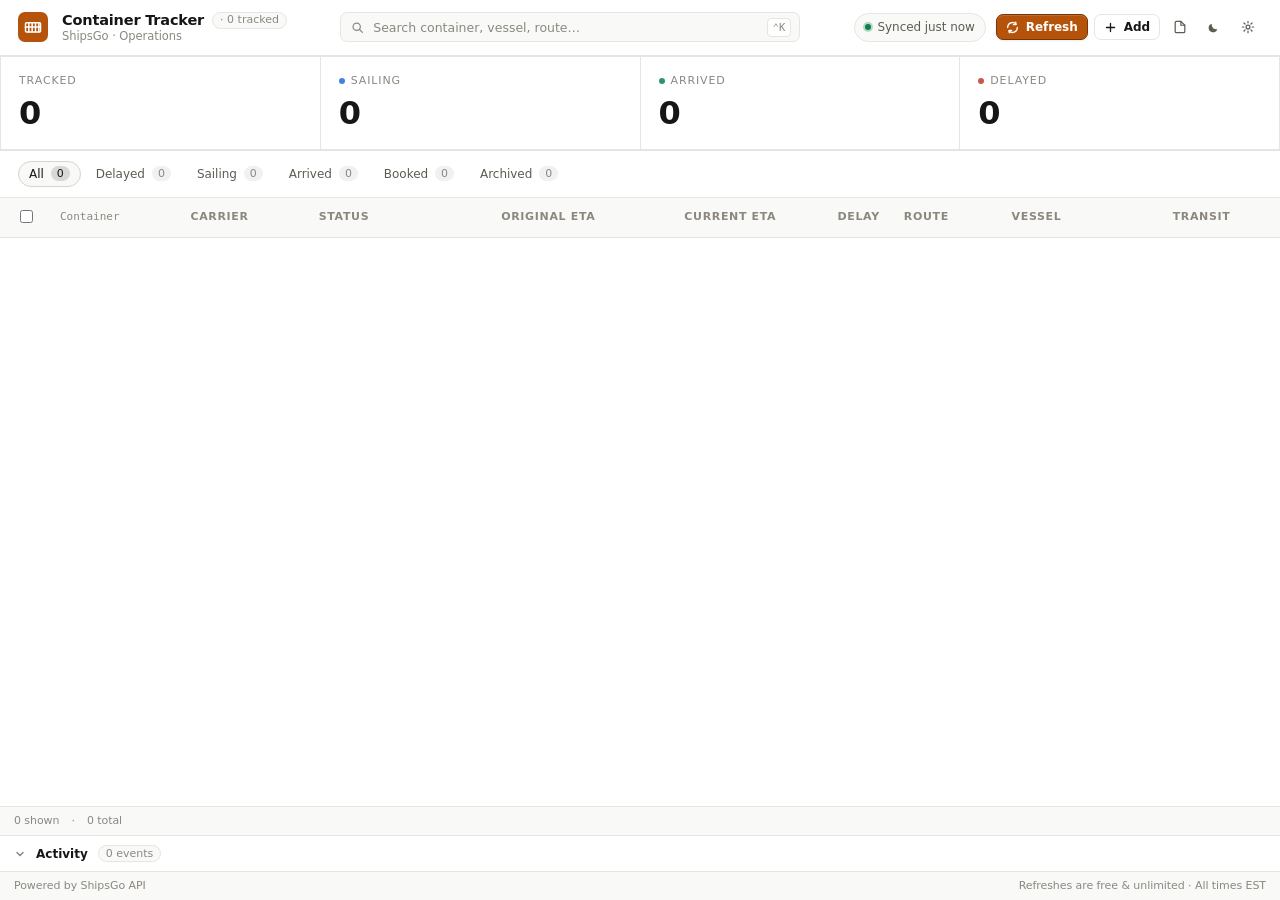
==== commit 56eba689: "feat: apply designer visual redesign to web frontend Full drop-in replacement of index.html and styl" ====
--- a/container_tracker/web/index.html
+++ b/container_tracker/web/index.html
@@ -3,473 +3,396 @@
 <head>
   <meta charset="utf-8" />
   <meta name="viewport" content="width=1280" />
-  <title>Container Tracker v1.1.0</title>
+  <title>Container Tracker</title>
   <link rel="stylesheet" href="styles.css" />
 </head>
 <body>
-
-<div class="app" id="app">
-
-  <!-- ─── Main column (sidebar removed; brand lives in topbar) ─── -->
-  <main class="main">
-
-    <!-- ═══ DASHBOARD ═══ -->
-    <section class="view is-active" id="view-dashboard">
-      <header class="topbar">
-        <a class="brand" href="#" data-view="dashboard" aria-label="Container Tracker — back to dashboard">
-          <span class="brand-mark">
-            <svg viewBox="0 0 24 24" fill="none" stroke="currentColor" stroke-width="2" stroke-linecap="round" stroke-linejoin="round"><rect x="2" y="7" width="20" height="12" rx="1"/><path d="M5 11h2M9 11h2M13 11h2M17 11h2M5 15h2M9 15h2M13 15h2M17 15h2"/></svg>
+  <div id="app" class="app">
+
+    <!-- ============================================================= -->
+    <!-- Notifications stack (update banner + advisory banners)        -->
+    <!-- ============================================================= -->
+    <div class="notifications">
+
+      <!-- Update banner — JS toggles `hidden` and the dismiss button removes it -->
+      <div id="update-banner" class="banner banner--update" hidden>
+        <span class="banner__pip"></span>
+        <span class="banner__text">
+          <strong>A new version is available.</strong>
+          Restart the app to update.
+        </span>
+        <button class="banner__action" type="button">View notes</button>
+        <button class="dismiss" type="button" aria-label="Dismiss">
+          <svg width="12" height="12" viewBox="0 0 16 16" fill="none" stroke="currentColor" stroke-width="1.4" stroke-linecap="round"><path d="M4 4l8 8M12 4l-8 8"/></svg>
+        </button>
+      </div>
+
+      <!-- Unmatched-containers advisory -->
+      <div id="notice-unmatched" class="banner banner--warn" hidden>
+        <span class="banner__pip"></span>
+        <span class="banner__text">
+          <strong id="notice-unmatched-title">3 containers in your workbook aren't tracked yet.</strong>
+          Register them to start polling ETAs.
+        </span>
+        <button id="notice-register" class="banner__action" type="button">Register…</button>
+        <button id="notice-skip" class="dismiss" type="button" aria-label="Skip">
+          <svg width="12" height="12" viewBox="0 0 16 16" fill="none" stroke="currentColor" stroke-width="1.4" stroke-linecap="round"><path d="M4 4l8 8M12 4l-8 8"/></svg>
+        </button>
+      </div>
+
+      <!-- Excel write-failed advisory -->
+      <div id="notice-excel-write-failed" class="banner banner--bad" hidden>
+        <span class="banner__pip"></span>
+        <span class="banner__text">
+          <strong>Couldn't write to your workbook.</strong>
+          It may be open in Excel — close it and refresh again.
+        </span>
+        <button id="notice-excel-dismiss" class="dismiss" type="button" aria-label="Dismiss">
+          <svg width="12" height="12" viewBox="0 0 16 16" fill="none" stroke="currentColor" stroke-width="1.4" stroke-linecap="round"><path d="M4 4l8 8M12 4l-8 8"/></svg>
+        </button>
+      </div>
+
+      <!-- Excel-missing advisory -->
+      <div id="notice-excel-missing" class="banner banner--warn" hidden>
+        <span class="banner__pip"></span>
+        <span class="banner__text">
+          <strong>No workbook linked yet.</strong>
+          Browse to an existing file or create a template to get started.
+        </span>
+      </div>
+    </div>
+
+    <!-- ============================================================= -->
+    <!-- Topbar                                                         -->
+    <!-- ============================================================= -->
+    <header class="topbar">
+      <div class="topbar__brand" data-view="dashboard" style="cursor:pointer">
+        <div class="topbar__mark" aria-hidden="true">
+          <svg viewBox="0 0 24 24" width="20" height="20" fill="none" stroke="currentColor" stroke-width="1.8" stroke-linecap="round" stroke-linejoin="round">
+            <rect x="3" y="7" width="18" height="11" rx="1.2"/>
+            <path d="M7 7v11M11 7v11M15 7v11M19 7v11M3 12h18"/>
+          </svg>
+        </div>
+        <div class="topbar__title">
+          <h1>Container Tracker <span id="title-count">0</span></h1>
+          <span class="topbar__sub">ShipsGo · Operations</span>
+        </div>
+      </div>
+
+      <div class="topbar__center">
+        <label class="search">
+          <svg width="13" height="13" viewBox="0 0 16 16" fill="none" stroke="currentColor" stroke-width="1.5" stroke-linecap="round" stroke-linejoin="round"><circle cx="7" cy="7" r="4.5"/><path d="M10.5 10.5L14 14"/></svg>
+          <input id="search" type="search" placeholder="Search container, vessel, route…" autocomplete="off" />
+          <kbd>⌃K</kbd>
+        </label>
+      </div>
+
+      <div class="topbar__right">
+        <div class="status-pill">
+          <span class="dot"></span>
+          <span>Synced <span id="last-refresh">just now</span></span>
+        </div>
+
+        <button id="btn-refresh" class="btn btn--primary btn--sm" type="button" title="Refresh all ETAs (⌘R)">
+          <svg width="13" height="13" viewBox="0 0 16 16" fill="none" stroke="currentColor" stroke-width="1.6" stroke-linecap="round" stroke-linejoin="round"><path d="M2 8a6 6 0 0 1 10.5-4M14 8a6 6 0 0 1-10.5 4"/><path d="M12 1.5v3h-3M4 14.5v-3h3"/></svg>
+          Refresh
+        </button>
+
+        <button id="btn-open-add" class="btn btn--ghost btn--sm" type="button" title="Add container">
+          <svg width="13" height="13" viewBox="0 0 16 16" fill="none" stroke="currentColor" stroke-width="1.6" stroke-linecap="round"><path d="M8 3v10M3 8h10"/></svg>
+          Add
+        </button>
+
+        <button id="btn-open-excel-toolbar" class="iconbtn" type="button" title="Open linked workbook">
+          <svg width="14" height="14" viewBox="0 0 16 16" fill="none" stroke="currentColor" stroke-width="1.4" stroke-linecap="round" stroke-linejoin="round"><path d="M9 1.5H4A1.5 1.5 0 0 0 2.5 3v10A1.5 1.5 0 0 0 4 14.5h8A1.5 1.5 0 0 0 13.5 13V6L9 1.5z"/><path d="M9 1.5V6h4.5"/></svg>
+        </button>
+
+        <button id="theme-switch" class="iconbtn" type="button" role="switch" aria-checked="false" title="Toggle dark mode">
+          <svg width="14" height="14" viewBox="0 0 16 16" fill="currentColor"><path d="M11.7 10.4a5 5 0 0 1-6.1-6.1 5 5 0 1 0 6.1 6.1z"/></svg>
+        </button>
+
+        <button class="iconbtn" type="button" data-view="settings" title="Settings">
+          <svg width="14" height="14" viewBox="0 0 16 16" fill="none" stroke="currentColor" stroke-width="1.4" stroke-linecap="round" stroke-linejoin="round">
+            <circle cx="8" cy="8" r="2.2"/><path d="M8 1.5v1.7M8 12.8v1.7M14.5 8h-1.7M3.2 8H1.5M12.6 3.4l-1.2 1.2M4.6 11.4l-1.2 1.2M12.6 12.6l-1.2-1.2M4.6 4.6L3.4 3.4"/>
+          </svg>
+        </button>
+      </div>
+    </header>
+
+    <!-- ============================================================= -->
+    <!-- Dashboard view                                                 -->
+    <!-- ============================================================= -->
+    <section id="view-dashboard" class="view is-active" data-view="dashboard">
+
+      <!-- KPI cards -->
+      <div class="kpis">
+        <div class="kpi kpi--neutral">
+          <div class="kpi__row"><span class="kpi__label">Tracked</span></div>
+          <div class="kpi__value" id="kpi-tracked">0</div>
+          <div class="kpi__sub" id="kpi-tracked-sub">—</div>
+        </div>
+        <div class="kpi kpi--sail">
+          <div class="kpi__row"><span class="kpi__label">Sailing</span></div>
+          <div class="kpi__value" id="kpi-sailing">0</div>
+          <div class="kpi__sub" id="kpi-sailing-sub">—</div>
+        </div>
+        <div class="kpi kpi--arr">
+          <div class="kpi__row"><span class="kpi__label">Arrived</span></div>
+          <div class="kpi__value" id="kpi-arrived">0</div>
+          <div class="kpi__sub" id="kpi-arrived-sub">—</div>
+        </div>
+        <div class="kpi kpi--del">
+          <div class="kpi__row"><span class="kpi__label">Delayed</span></div>
+          <div class="kpi__value" id="kpi-delayed">0</div>
+          <div class="kpi__sub" id="kpi-delayed-sub">—</div>
+        </div>
+      </div>
+
+      <!-- Toolbar: filter chips -->
+      <div class="toolbar">
+        <div class="toolbar__chips">
+          <button class="chip is-active" type="button" data-filter="all"      aria-pressed="true">All <span class="chip__count" id="chip-count-all">0</span></button>
+          <button class="chip"           type="button" data-filter="delayed"  aria-pressed="false">Delayed <span class="chip__count" id="chip-count-delayed">0</span></button>
+          <button class="chip"           type="button" data-filter="sailing"  aria-pressed="false">Sailing <span class="chip__count" id="chip-count-sailing">0</span></button>
+          <button class="chip"           type="button" data-filter="arrived"  aria-pressed="false">Arrived <span class="chip__count" id="chip-count-arrived">0</span></button>
+          <button class="chip"           type="button" data-filter="booked"   aria-pressed="false">Booked <span class="chip__count" id="chip-count-booked">0</span></button>
+          <button class="chip"           type="button" data-filter="archived" aria-pressed="false">Archived <span class="chip__count" id="chip-count-archived">0</span></button>
+        </div>
+        <div class="toolbar__spacer"></div>
+      </div>
+
+      <!-- Bulk action bar (hidden until selection) -->
+      <div id="bulk-bar" class="bulkbar" hidden>
+        <span class="bulkbar__count"><span id="bulk-count">0</span> selected</span>
+        <button id="bulk-clear" class="btn btn--ghost btn--sm" type="button">Clear</button>
+        <span class="bulkbar__spacer"></span>
+        <button id="bulk-restore" class="btn btn--ghost btn--sm" type="button" hidden>Restore</button>
+        <button id="bulk-archive" class="btn btn--danger btn--sm" type="button" hidden>Archive…</button>
+      </div>
+
+      <!-- Table -->
+      <div class="tablewrap">
+        <table class="shipments">
+          <thead>
+            <tr>
+              <th class="col-check"><input type="checkbox" class="row-select" aria-label="Select all" /></th>
+              <th class="col-cn">Container</th>
+              <th>Carrier</th>
+              <th>Status</th>
+              <th class="col-num">Original ETA</th>
+              <th class="col-num">Current ETA</th>
+              <th class="col-num">Delay</th>
+              <th>Route</th>
+              <th>Vessel</th>
+              <th class="col-num">Transit</th>
+              <th class="col-num"></th>
+            </tr>
+          </thead>
+          <tbody id="shipments-tbody"></tbody>
+        </table>
+      </div>
+
+      <div class="tablefoot">
+        <span><span id="row-count">0</span> shown</span>
+        <span>·</span>
+        <span><span id="row-total">0</span> total</span>
+        <span class="tablefoot__spacer"></span>
+      </div>
+
+      <!-- Activity drawer -->
+      <section id="activity-panel" class="activity is-collapsed">
+        <button id="activity-toggle" type="button" aria-expanded="false" aria-controls="activity-body">
+          <svg class="chev" width="12" height="12" viewBox="0 0 12 12" fill="none" stroke="currentColor" stroke-width="1.5" stroke-linecap="round" stroke-linejoin="round"><path d="M3 4.5l3 3 3-3"/></svg>
+          <span class="activity__title">Activity</span>
+          <span class="activity__count">0 events</span>
+          <span class="activity__last"></span>
+        </button>
+        <div id="activity-body" class="activity-body" role="region" aria-label="Activity log">
+          <div class="activity-line"><span class="activity-time">—:—:—</span><span class="activity-msg">No activity yet.</span></div>
+        </div>
+      </section>
+
+      <!-- Footer -->
+      <footer class="footer">
+        <span>Powered by ShipsGo API</span>
+        <span class="footer__spacer"></span>
+        <span>Refreshes are free &amp; unlimited · All times EST</span>
+      </footer>
+    </section>
+
+    <!-- ============================================================= -->
+    <!-- Settings view (routed, not a modal)                            -->
+    <!-- ============================================================= -->
+    <section class="view" data-view="settings" id="view-settings">
+      <div class="settings-card">
+        <h2>Workspace</h2>
+
+        <label class="field">
+          <span class="field__lbl">Company name</span>
+          <input id="settings-company" class="field__input" type="text" placeholder="Your company" />
+        </label>
+
+        <label class="field">
+          <span class="field__lbl">
+            ShipsGo API key
+            <a class="field__hint" href="https://shipsgo.com" target="_blank" rel="noreferrer">Get one →</a>
           </span>
-          <span class="brand-text">
-            <span class="brand-name">Container Tracker</span>
-            <span class="brand-company"></span>
+          <div class="field__token-row">
+            <input id="settings-token" class="field__input field__input--mono" type="password" placeholder="sg_live_…" />
+            <input id="settings-token-visible" class="field__input field__input--mono" type="text" placeholder="sg_live_…" style="display:none" />
+            <button id="btn-token-show" class="btn btn--ghost btn--sm" type="button">Show</button>
+            <button id="btn-token-test" class="btn btn--ghost btn--sm" type="button">Test</button>
+          </div>
+        </label>
+
+        <div class="toggle-row">
+          <label for="dark-toggle-settings">Dark mode</label>
+          <label class="switch">
+            <input id="dark-toggle-settings" type="checkbox" />
+            <span class="slider"></span>
+          </label>
+        </div>
+      </div>
+
+      <div class="settings-card">
+        <h2>Workbook</h2>
+        <div class="settings-row">
+          <span class="lbl">Linked file</span>
+          <span class="val" id="excel-current-path">— none —</span>
+        </div>
+        <div class="settings-row">
+          <span class="lbl">Actions</span>
+          <span>
+            <button id="btn-excel-browse" class="btn btn--ghost btn--sm" type="button">Browse…</button>
+            <button id="btn-excel-create" class="btn btn--ghost btn--sm" type="button">New template</button>
+            <button id="btn-excel-open"   class="btn btn--ghost btn--sm" type="button">Open in Excel</button>
           </span>
-        </a>
-        <div class="divider" aria-hidden="true"></div>
-        <div class="page-title">Shipments <span class="muted" id="title-count">· 0 tracked</span></div>
-        <div class="spacer"></div>
-        <div class="search">
-          <svg viewBox="0 0 24 24" fill="none" stroke="currentColor" stroke-width="2" stroke-linecap="round" stroke-linejoin="round"><circle cx="11" cy="11" r="8"/><path d="M21 21l-4.35-4.35"/></svg>
-          <input id="search" type="text" placeholder="Search container, vessel, route…" />
-          <span class="kbd">Ctrl+K</span>
-        </div>
-        <button class="theme-switch" id="theme-switch" role="switch" aria-checked="false" aria-label="Toggle dark mode" title="Toggle dark mode"></button>
-        <button class="icon-btn" data-view="settings" aria-label="Settings" title="Settings">
-          <svg viewBox="0 0 24 24" fill="none" stroke="currentColor" stroke-width="1.8" stroke-linecap="round" stroke-linejoin="round"><circle cx="12" cy="12" r="3"/><path d="M19.4 15a1.65 1.65 0 0 0 .33 1.82l.06.06a2 2 0 1 1-2.83 2.83l-.06-.06a1.65 1.65 0 0 0-1.82-.33 1.65 1.65 0 0 0-1 1.51V21a2 2 0 0 1-4 0v-.09A1.65 1.65 0 0 0 9 19.4a1.65 1.65 0 0 0-1.82.33l-.06.06a2 2 0 1 1-2.83-2.83l.06-.06A1.65 1.65 0 0 0 4.6 15a1.65 1.65 0 0 0-1.51-1H3a2 2 0 0 1 0-4h.09A1.65 1.65 0 0 0 4.6 9a1.65 1.65 0 0 0-.33-1.82l-.06-.06a2 2 0 1 1 2.83-2.83l.06.06A1.65 1.65 0 0 0 9 4.6a1.65 1.65 0 0 0 1-1.51V3a2 2 0 0 1 4 0v.09A1.65 1.65 0 0 0 15 4.6a1.65 1.65 0 0 0 1.82-.33l.06-.06a2 2 0 1 1 2.83 2.83l-.06.06A1.65 1.65 0 0 0 19.4 9c.14.34.22.7.22 1.07 0 .36-.08.72-.22 1.07z"/></svg>
-        </button>
-        <button class="btn" id="btn-open-excel-toolbar" disabled title="Link an Excel file in Settings to enable">
-          <svg viewBox="0 0 24 24" fill="none" stroke="currentColor" stroke-width="1.8" stroke-linecap="round" stroke-linejoin="round"><path d="M14 2H6a2 2 0 0 0-2 2v16a2 2 0 0 0 2 2h12a2 2 0 0 0 2-2V8z"/><path d="M14 2v6h6"/></svg>
-          Open in Excel
-        </button>
-        <button class="btn" id="btn-open-add">
-          <svg viewBox="0 0 24 24" fill="none" stroke="currentColor" stroke-width="2" stroke-linecap="round" stroke-linejoin="round"><path d="M12 5v14M5 12h14"/></svg>
-          Add container
-        </button>
-        <button class="btn btn-primary" id="btn-refresh" title="Refresh All ETAs & Update Excel">
-          <svg viewBox="0 0 24 24" fill="none" stroke="currentColor" stroke-width="1.8" stroke-linecap="round" stroke-linejoin="round"><path d="M21 12a9 9 0 1 1-3-6.7L21 8"/><path d="M21 3v5h-5"/></svg>
-          Refresh
-        </button>
-      </header>
-
-      <div class="content">
-
-        <!-- Notification stack — update banner + inline notices share a single column -->
-        <div class="notifications" role="region" aria-label="Notifications">
-          <!-- Update banner — hidden until check_for_update() returns a newer release. JS populates the version text and the download link. -->
-          <div class="banner" role="status" id="update-banner" hidden>
-            <span class="pill">New</span>
-            <span class="banner-text"></span>
-            <a href="#" class="banner-link">Download update →</a>
-            <button class="dismiss" title="Dismiss" aria-label="Dismiss update notice">×</button>
-          </div>
-          <!-- Unmatched-containers notice — hidden until refresh_all() returns containers in Excel that aren't on ShipsGo. JS fills in the count and credit cost. -->
-          <div class="notice" id="notice-unmatched" hidden>
-            <svg viewBox="0 0 24 24" width="18" height="18" fill="none" stroke="currentColor" stroke-width="1.8" stroke-linecap="round" stroke-linejoin="round" style="flex:none;margin-top:1px"><circle cx="12" cy="12" r="10"/><path d="M12 8v4M12 16h.01"/></svg>
-            <div class="notice-body">
-              <strong class="notice-title" id="notice-unmatched-title"></strong>
-              <span class="notice-detail">They aren't on ShipsGo yet. Register them now or skip until next refresh.</span>
-            </div>
-            <div class="notice-actions">
-              <button class="btn btn-sm" id="notice-skip">Skip</button>
-              <button class="btn btn-sm btn-primary" id="notice-register">Register all</button>
-            </div>
-          </div>
-          <!-- Excel-missing banner — hidden until refresh_all returns excel_missing=true (config has a path but the file's gone). Persists until the user re-links via Settings and the next refresh clears it. -->
-          <div class="notice notice-warning" id="notice-excel-missing" hidden>
-            <svg viewBox="0 0 24 24" width="18" height="18" fill="none" stroke="currentColor" stroke-width="1.8" stroke-linecap="round" stroke-linejoin="round" style="flex:none;margin-top:1px"><path d="M10.29 3.86 1.82 18a2 2 0 0 0 1.71 3h16.94a2 2 0 0 0 1.71-3L13.71 3.86a2 2 0 0 0-3.42 0z"/><line x1="12" y1="9" x2="12" y2="13"/><line x1="12" y1="17" x2="12.01" y2="17"/></svg>
-            <div class="notice-body">
-              <strong class="notice-title">Linked Excel file not found</strong>
-              <span class="notice-detail">Re-link it in Settings. Tracking data is still being updated.</span>
-            </div>
-            <div class="notice-actions">
-              <button class="btn btn-sm btn-primary" data-view="settings">Open Settings</button>
-            </div>
-          </div>
-          <!-- Excel-write-failed banner — hidden until refresh_all returns excel_write_failed=true. Persists until the next successful refresh clears it. -->
-          <div class="notice notice-warning" id="notice-excel-write-failed" hidden>
-            <svg viewBox="0 0 24 24" width="18" height="18" fill="none" stroke="currentColor" stroke-width="1.8" stroke-linecap="round" stroke-linejoin="round" style="flex:none;margin-top:1px"><path d="M10.29 3.86 1.82 18a2 2 0 0 0 1.71 3h16.94a2 2 0 0 0 1.71-3L13.71 3.86a2 2 0 0 0-3.42 0z"/><line x1="12" y1="9" x2="12" y2="13"/><line x1="12" y1="17" x2="12.01" y2="17"/></svg>
-            <div class="notice-body">
-              <strong class="notice-title">Excel write skipped</strong>
-              <span class="notice-detail">Close the workbook in Excel and click Refresh to sync. Tracking data was still updated.</span>
-            </div>
-            <div class="notice-actions">
-              <button class="btn btn-sm" id="notice-excel-dismiss">Dismiss</button>
-            </div>
-          </div>
-        </div>
-
-        <!-- Linked spreadsheet card — deferred until Excel-link wiring step.
-             Hidden via the [hidden] attribute; will be unhidden when the
-             bridge method, file picker, and persistence are in place. -->
-        <div class="spreadsheet-card" hidden>
-          <div class="xls-icon">XLSX</div>
-          <div class="meta">
-            <div class="label">Linked spreadsheet</div>
-            <div class="path" title="C:\Users\michael\Documents\Container_Tracking.xlsx">C:\Users\michael\Documents\Container_Tracking.xlsx</div>
-          </div>
-          <div class="actions">
-            <button class="btn btn-sm">Browse…</button>
-            <button class="btn btn-sm">Create template</button>
-            <button class="btn btn-sm btn-primary">Open in Excel</button>
-          </div>
-        </div>
-
-        <!-- Bulk action bar — visible when one or more row checkboxes are selected. -->
-        <div class="bulk-bar" id="bulk-bar" hidden>
-          <span class="bulk-count" id="bulk-count">0 containers selected</span>
-          <div class="spacer"></div>
-          <a href="#" class="bulk-clear" id="bulk-clear">Clear selection</a>
-          <button type="button" class="btn btn-primary btn-sm" id="bulk-archive">Archive selected</button>
-          <button type="button" class="btn btn-primary btn-sm" id="bulk-restore" hidden>Restore selected</button>
-        </div>
-
-        <!-- Stats -->
-        <div class="stats">
-          <div class="stat">
-            <div class="stat-label"><span class="dot"></span>Tracked</div>
-            <div class="stat-number" id="kpi-tracked">0</div>
-            <div class="stat-sub" id="kpi-tracked-sub"></div>
-          </div>
-          <div class="stat is-sailing">
-            <div class="stat-label"><span class="dot"></span>Sailing</div>
-            <div class="stat-number" id="kpi-sailing">0</div>
-            <div class="stat-sub" id="kpi-sailing-sub"></div>
-          </div>
-          <div class="stat is-arrived">
-            <div class="stat-label"><span class="dot"></span>Arrived</div>
-            <div class="stat-number" id="kpi-arrived">0</div>
-            <div class="stat-sub" id="kpi-arrived-sub"></div>
-          </div>
-          <div class="stat is-delayed">
-            <div class="stat-label"><span class="dot"></span>Delayed</div>
-            <div class="stat-number" id="kpi-delayed">0</div>
-            <div class="stat-sub" id="kpi-delayed-sub"></div>
-          </div>
-        </div>
-
-        <!-- Toolbar -->
-        <div class="toolbar" role="toolbar" aria-label="Filter shipments by status">
-          <button type="button" class="chip is-active" data-filter="all" aria-pressed="true">All <span class="count" id="chip-count-all">0</span></button>
-          <button type="button" class="chip" data-filter="delayed" aria-pressed="false">Delayed <span class="count" id="chip-count-delayed">0</span></button>
-          <button type="button" class="chip" data-filter="sailing" aria-pressed="false">Sailing <span class="count" id="chip-count-sailing">0</span></button>
-          <button type="button" class="chip" data-filter="arrived" aria-pressed="false">Arrived <span class="count" id="chip-count-arrived">0</span></button>
-          <button type="button" class="chip" data-filter="booked" aria-pressed="false">Booked <span class="count" id="chip-count-booked">0</span></button>
-          <button type="button" class="chip" data-filter="archived" aria-pressed="false">Archived <span class="count" id="chip-count-archived">0</span></button>
-          <div class="spacer"></div>
-          <span class="refresh-meta">Last refreshed <span class="time" id="last-refresh"></span></span>
-        </div>
-
-        <!-- Table -->
-        <div class="card">
-          <table class="shipments">
-            <thead>
-              <tr>
-                <th style="width: 36px;"><input type="checkbox" aria-label="Select all" /></th>
-                <th>Container #</th>
-                <th>Carrier</th>
-                <th>Status</th>
-                <th>Original ETA</th>
-                <th>Current ETA</th>
-                <th>Delay</th>
-                <th>Route</th>
-                <th>Vessel</th>
-                <th style="min-width:150px">Transit</th>
-                <th style="width:64px"><span class="vh">Actions</span></th>
-              </tr>
-            </thead>
-            <tbody id="shipments-tbody"></tbody>
-          </table>
-          <div class="table-footer">
-            <span>Showing <strong id="row-count">0</strong> of <strong id="row-total">0</strong> containers</span>
-          </div>
-        </div>
-
-        <!-- Activity log (collapsible — collapsed by default; click header to expand) -->
-        <div class="activity-panel is-collapsed" id="activity-panel">
-          <button type="button" class="activity-header" id="activity-toggle" aria-expanded="false" aria-controls="activity-body">
-            <svg class="toggle" viewBox="0 0 24 24" fill="none" stroke="currentColor" stroke-width="2" stroke-linecap="round" stroke-linejoin="round" width="14" height="14"><polyline points="6 9 12 15 18 9"/></svg>
-            <span class="label">Activity log</span>
-            <div class="spacer"></div>
-            <span class="muted" style="font-size:11px">Last 50 events</span>
+        </div>
+      </div>
+
+      <div class="settings-card">
+        <h2>About</h2>
+        <div class="info">
+          <div class="info__row"><span class="info__lbl">Version</span><span class="info__val">v2.4.1</span></div>
+          <div class="info__row"><span class="info__lbl">Data folder</span><a class="info__link" href="#">Open in Explorer</a></div>
+          <div class="info__row"><span class="info__lbl">Repository</span><a class="info__link" href="#">github.com/your-org/container-tracker</a></div>
+        </div>
+      </div>
+
+      <div style="display:flex;justify-content:flex-end;gap:8px;margin-top:16px;max-width:620px">
+        <button id="btn-settings-save" class="btn btn--primary btn--sm" type="button">Save changes</button>
+      </div>
+    </section>
+
+    <!-- ============================================================= -->
+    <!-- Modals                                                         -->
+    <!-- ============================================================= -->
+
+    <!-- Add container -->
+    <div id="modal-add" class="modal" role="dialog" aria-modal="true" aria-labelledby="modal-add-title">
+      <div class="modal__panel">
+        <div class="modal__hd">
+          <h2 id="modal-add-title">Add container</h2>
+          <button class="iconbtn" type="button" data-close-modal aria-label="Close">
+            <svg width="14" height="14" viewBox="0 0 16 16" fill="none" stroke="currentColor" stroke-width="1.4" stroke-linecap="round"><path d="M4 4l8 8M12 4l-8 8"/></svg>
           </button>
-          <div class="activity-body" id="activity-body">
-<div><span class="ts">[3:12 PM]</span> <span class="ok">Refreshed 10 containers — 3:12 PM EST</span></div>
-<div><span class="ts">[3:12 PM]</span> Updated 10 rows in Excel</div>
-<div><span class="ts">[3:12 PM]</span> --- DONE: 10 matched, 0 unmatched, 2 actively delayed, 10 Excel rows updated ---</div>
-<div><span class="ts">[3:12 PM]</span> &nbsp;&nbsp;EGLV5555666: SAILING | ETA: 2026-04-22 | Kaohsiung -> Los Angeles | DELAYED +7 days</div>
-<div><span class="ts">[3:12 PM]</span> &nbsp;&nbsp;MSKU1234567: SAILING | ETA: 2026-05-05 | Shanghai -> Los Angeles | DELAYED +4 days</div>
-<div><span class="ts">[3:12 PM]</span> Read 10 containers from Excel</div>
-<div><span class="ts">[3:12 PM]</span> Found 10 shipments on ShipsGo</div>
-<div><span class="ts">[3:12 PM]</span> Refreshing...</div>
-          </div>
-        </div>
-
-      </div>
-
-      <div class="footer-meta">
-        <span class="live">Live data from ShipsGo API</span>
-        <span class="dot-sep">•</span>
-        <span>All times EST</span>
-        <span class="dot-sep">•</span>
-        <span>Refreshes are free &amp; unlimited</span>
-      </div>
-    </section>
-
-    <!-- ═══ SETTINGS ═══ -->
-    <section class="view" id="view-settings">
-      <header class="topbar">
-        <a class="brand" href="#" data-view="dashboard" aria-label="Container Tracker — back to dashboard">
-          <span class="brand-mark">
-            <svg viewBox="0 0 24 24" fill="none" stroke="currentColor" stroke-width="2" stroke-linecap="round" stroke-linejoin="round"><rect x="2" y="7" width="20" height="12" rx="1"/><path d="M5 11h2M9 11h2M13 11h2M17 11h2M5 15h2M9 15h2M13 15h2M17 15h2"/></svg>
-          </span>
-          <span class="brand-text">
-            <span class="brand-name">Container Tracker</span>
-            <span class="brand-company"></span>
-          </span>
-        </a>
-        <div class="divider" aria-hidden="true"></div>
-        <button class="icon-btn" data-view="dashboard" aria-label="Back to shipments" title="Back to shipments">
-          <svg viewBox="0 0 24 24" fill="none" stroke="currentColor" stroke-width="1.8" stroke-linecap="round" stroke-linejoin="round"><path d="M19 12H5M12 19l-7-7 7-7"/></svg>
-        </button>
-        <div class="page-title">Settings</div>
-        <div class="spacer"></div>
-        <button class="btn" data-view="dashboard">Cancel</button>
-        <button class="btn btn-primary" id="btn-settings-save">Save changes</button>
-      </header>
-
-      <div class="content">
-        <div class="settings">
-          <nav class="settings-nav" aria-label="Settings sections">
-            <a href="#account" class="is-active">
-              <svg viewBox="0 0 24 24" fill="none" stroke="currentColor" stroke-width="1.8" stroke-linecap="round" stroke-linejoin="round"><path d="M20 21v-2a4 4 0 0 0-4-4H8a4 4 0 0 0-4 4v2"/><circle cx="12" cy="7" r="4"/></svg>
-              Account
-            </a>
-            <a href="#api">
-              <svg viewBox="0 0 24 24" fill="none" stroke="currentColor" stroke-width="1.8" stroke-linecap="round" stroke-linejoin="round"><rect x="3" y="11" width="18" height="11" rx="2"/><path d="M7 11V7a5 5 0 0 1 10 0v4"/></svg>
-              ShipsGo API
-            </a>
-            <a href="#spreadsheet">
-              <svg viewBox="0 0 24 24" fill="none" stroke="currentColor" stroke-width="1.8" stroke-linecap="round" stroke-linejoin="round"><path d="M14 2H6a2 2 0 0 0-2 2v16a2 2 0 0 0 2 2h12a2 2 0 0 0 2-2V8z"/><path d="M14 2v6h6"/></svg>
-              Linked spreadsheet
-            </a>
-            <a href="#appearance">
-              <svg viewBox="0 0 24 24" fill="none" stroke="currentColor" stroke-width="1.8" stroke-linecap="round" stroke-linejoin="round"><circle cx="12" cy="12" r="4"/><path d="M12 2v2M12 20v2M4.93 4.93l1.41 1.41M17.66 17.66l1.41 1.41M2 12h2M20 12h2M4.93 19.07l1.41-1.41M17.66 6.34l1.41-1.41"/></svg>
-              Appearance
-            </a>
-            <a href="#about">
-              <svg viewBox="0 0 24 24" fill="none" stroke="currentColor" stroke-width="1.8" stroke-linecap="round" stroke-linejoin="round"><circle cx="12" cy="12" r="10"/><path d="M9.09 9a3 3 0 0 1 5.83 1c0 2-3 3-3 3M12 17h.01"/></svg>
-              About &amp; help
-            </a>
-          </nav>
-
-          <div>
-            <!-- Account -->
-            <div class="panel">
-              <h3>Account</h3>
-              <p class="panel-desc">Your company name and contact email appear on reports and the app header.</p>
-              <div class="panel-body">
-                <div class="grid-2">
-                  <div class="field">
-                    <label>Company name</label>
-                    <input type="text" id="settings-company" value="" />
-                  </div>
-                  <div class="field">
-                    <label>Contact email</label>
-                    <input type="email" value="ops@acmelogistics.com" />
-                  </div>
-                </div>
-              </div>
-            </div>
-
-            <!-- API key -->
-            <div class="panel">
-              <h3>ShipsGo API key</h3>
-              <p class="panel-desc">Stored securely in Windows Credential Manager — never written to plain text.</p>
-              <div class="panel-body">
-                <div class="field">
-                  <label>API key</label>
-                  <div class="row">
-                    <input type="password" id="settings-token" value="" placeholder="Enter your ShipsGo API key" style="flex:1" />
-                    <button class="btn">Show</button>
-                    <button class="btn btn-primary">Test</button>
-                  </div>
-                  <div class="hint">Find your key at <a href="#">shipsgo.com → Dashboard → Integrations → ShipsGo API</a></div>
-                </div>
-              </div>
-            </div>
-
-            <!-- Linked spreadsheet -->
-            <div class="panel">
-              <h3>Linked spreadsheet</h3>
-              <p class="panel-desc">Container data is read from and written to this Excel workbook on every refresh.</p>
-              <div class="panel-body">
-                <div class="spreadsheet-card" style="box-shadow:none;border-color:var(--border)">
-                  <div class="xls-icon">XLSX</div>
-                  <div class="meta">
-                    <div class="label">Current file</div>
-                    <div class="path" id="excel-current-path">No file linked</div>
-                  </div>
-                  <div class="actions">
-                    <button class="btn btn-sm" id="btn-excel-open">Open in Excel</button>
-                    <button class="btn btn-sm" id="btn-excel-browse">Change…</button>
-                  </div>
-                </div>
-                <div class="row">
-                  <button class="btn" id="btn-excel-create">Create template</button>
-                  <span class="hint">Generates a blank workbook with a "ContainerTracking" Excel Table.</span>
-                </div>
-              </div>
-            </div>
-
-            <!-- Appearance -->
-            <div class="panel">
-              <h3>Appearance</h3>
-              <div class="panel-body">
-                <div class="setting-row">
-                  <div class="meta"><strong>Dark mode</strong><span>Use a darker palette in low-light environments.</span></div>
-                  <label class="switch"><input type="checkbox" id="dark-toggle-settings" /><span class="switch-track"></span></label>
-                </div>
-                <div class="setting-row">
-                  <div class="meta"><strong>Compact rows</strong><span>Shrink table row height to fit more shipments without scrolling.</span></div>
-                  <label class="switch"><input type="checkbox" /><span class="switch-track"></span></label>
-                </div>
-                <div class="setting-row">
-                  <div class="meta"><strong>Show activity log</strong><span>Display the live event log on the dashboard.</span></div>
-                  <label class="switch"><input type="checkbox" checked /><span class="switch-track"></span></label>
-                </div>
-                <div class="setting-row">
-                  <div class="meta"><strong>Auto-refresh on launch</strong><span>Pull the latest ETAs as soon as the app opens.</span></div>
-                  <label class="switch"><input type="checkbox" /><span class="switch-track"></span></label>
-                </div>
-              </div>
-            </div>
-
-            <!-- About -->
-            <div class="panel">
-              <h3>About</h3>
-              <div class="panel-body">
-                <div style="display:grid;grid-template-columns:auto 1fr;gap:8px 18px;font-size:12px;">
-                  <span class="muted">Version</span><span>Container Tracker v1.1.0 — up to date</span>
-                  <span class="muted">Data folder</span><span><a href="#">%APPDATA%\ContainerTracker</a></span>
-                  <span class="muted">Source</span><span><a href="#">github.com/m-mcohen/container-tracker</a></span>
-                  <span class="muted">Support</span><span>michael@example.com</span>
-                  <span class="muted">Powered by</span><span>ShipsGo API</span>
-                </div>
-              </div>
-            </div>
-          </div>
-        </div>
-      </div>
-    </section>
-
-  </main>
-
-  <!-- ─── Row action menu (positioned via JS next to the … button) ─── -->
-  <div class="row-menu" id="row-menu" hidden role="menu">
-    <button type="button" class="row-menu-item" data-action="archive" role="menuitem">Archive</button>
+        </div>
+        <div class="modal__body">
+          <label class="field">
+            <span class="field__lbl">Container number</span>
+            <input id="f-cn" class="field__input field__input--mono" type="text" placeholder="MSCU1234567" autocomplete="off" />
+          </label>
+          <label class="field">
+            <span class="field__lbl">Carrier</span>
+            <select id="f-carrier" class="field__input"></select>
+          </label>
+          <div id="add-error" class="modal__error" hidden></div>
+        </div>
+        <div class="modal__ft">
+          <button class="btn btn--ghost btn--sm" type="button" data-close-modal>Cancel</button>
+          <button id="btn-add-submit" class="btn btn--primary btn--sm" type="button">Add &amp; track</button>
+        </div>
+      </div>
+    </div>
+
+    <!-- Archive single -->
+    <div id="modal-archive" class="modal" role="dialog" aria-modal="true" aria-labelledby="modal-archive-title">
+      <div class="modal__panel">
+        <div class="modal__hd">
+          <h2 id="modal-archive-title">Archive container</h2>
+          <button class="iconbtn" type="button" data-close-modal aria-label="Close">
+            <svg width="14" height="14" viewBox="0 0 16 16" fill="none" stroke="currentColor" stroke-width="1.4" stroke-linecap="round"><path d="M4 4l8 8M12 4l-8 8"/></svg>
+          </button>
+        </div>
+        <div class="modal__body">
+          <p style="margin:0;color:var(--ink-2);font-size:12.5px;line-height:1.5">
+            Archive <strong class="cn" id="archive-cn"></strong>? The row stays in your workbook but stops polling for ETA updates.
+          </p>
+        </div>
+        <div class="modal__ft">
+          <button class="btn btn--ghost btn--sm" type="button" data-close-modal>Cancel</button>
+          <button id="btn-archive-confirm" class="btn btn--danger btn--sm" type="button">Archive</button>
+        </div>
+      </div>
+    </div>
+
+    <!-- Bulk archive -->
+    <div id="modal-bulk-archive" class="modal" role="dialog" aria-modal="true" aria-labelledby="modal-bulk-archive-title">
+      <div class="modal__panel">
+        <div class="modal__hd">
+          <h2 id="modal-bulk-archive-title">Archive selected</h2>
+          <button class="iconbtn" type="button" data-close-modal aria-label="Close">
+            <svg width="14" height="14" viewBox="0 0 16 16" fill="none" stroke="currentColor" stroke-width="1.4" stroke-linecap="round"><path d="M4 4l8 8M12 4l-8 8"/></svg>
+          </button>
+        </div>
+        <div class="modal__body">
+          <p style="margin:0;color:var(--ink-2);font-size:12.5px;line-height:1.5">
+            Archive <strong id="bulk-archive-count">0</strong> containers? They stop polling but stay in your workbook.
+          </p>
+        </div>
+        <div class="modal__ft">
+          <button class="btn btn--ghost btn--sm" type="button" data-close-modal>Cancel</button>
+          <button id="btn-bulk-archive-confirm" class="btn btn--danger btn--sm" type="button">Archive all</button>
+        </div>
+      </div>
+    </div>
+
+    <!-- Register unmatched -->
+    <div id="modal-register-unmatched" class="modal" role="dialog" aria-modal="true" aria-labelledby="modal-register-title">
+      <div class="modal__panel">
+        <div class="modal__hd">
+          <h2 id="modal-register-title">Register containers</h2>
+          <button class="iconbtn" type="button" data-close-modal aria-label="Close">
+            <svg width="14" height="14" viewBox="0 0 16 16" fill="none" stroke="currentColor" stroke-width="1.4" stroke-linecap="round"><path d="M4 4l8 8M12 4l-8 8"/></svg>
+          </button>
+        </div>
+        <p class="modal__intro">
+          Pick a carrier for each. We'll start polling ETAs on the next refresh.
+          <br><span style="color:var(--ink-3)">~<span id="register-cost">0</span> API calls per refresh.</span>
+        </p>
+        <div class="modal__body">
+          <div id="register-unmatched-list" class="register-list"></div>
+          <div id="register-error" class="modal__error" hidden></div>
+        </div>
+        <div class="modal__ft">
+          <button class="btn btn--ghost btn--sm" type="button" data-close-modal>Cancel</button>
+          <button id="btn-register-submit" class="btn btn--primary btn--sm" type="button">Register all</button>
+        </div>
+      </div>
+    </div>
+
+    <!-- Row context menu -->
+    <div id="row-menu" hidden>
+      <button class="row-menu__item" type="button" data-action="copy-cn">Copy container number</button>
+      <button class="row-menu__item" type="button" data-action="refresh">Refresh this container</button>
+      <hr/>
+      <button class="row-menu__item is-danger" type="button" data-action="archive">Archive…</button>
+    </div>
+
+    <!-- Toast container -->
+    <div id="toast-container"></div>
   </div>
 
-  <!-- ─── Modal: Confirm bulk archive ─── -->
-  <div class="modal-backdrop" id="modal-bulk-archive">
-    <div class="modal" role="dialog" aria-labelledby="modal-bulk-archive-title">
-      <div class="modal-header">
-        <div class="modal-title" id="modal-bulk-archive-title">Archive containers?</div>
-      </div>
-      <div class="modal-body">
-        <div class="callout">
-          <strong id="bulk-archive-count">0</strong> containers will be removed from your Excel file. You can find archived containers in the Archived view.
-        </div>
-      </div>
-      <div class="modal-footer">
-        <button class="btn" data-close-modal>Cancel</button>
-        <button class="btn btn-primary" id="btn-bulk-archive-confirm">Archive</button>
-      </div>
-    </div>
-  </div>
-
-  <!-- ─── Modal: Confirm archive ─── -->
-  <div class="modal-backdrop" id="modal-archive">
-    <div class="modal" role="dialog" aria-labelledby="modal-archive-title">
-      <div class="modal-header">
-        <div class="modal-title" id="modal-archive-title">Archive this container?</div>
-      </div>
-      <div class="modal-body">
-        <div class="callout">
-          <strong style="font-family:var(--font-mono)" id="archive-cn">CN</strong> will be removed from your Excel file. You can find archived containers in the Archived view.
-        </div>
-      </div>
-      <div class="modal-footer">
-        <button class="btn" data-close-modal>Cancel</button>
-        <button class="btn btn-primary" id="btn-archive-confirm">Archive</button>
-      </div>
-    </div>
-  </div>
-
-  <!-- ─── Modal: Add container ─── -->
-  <div class="modal-backdrop" id="modal-add">
-    <div class="modal" role="dialog" aria-labelledby="modal-add-title">
-      <div class="modal-header">
-        <div class="modal-title" id="modal-add-title">Track a new container</div>
-        <div class="modal-sub">1 ShipsGo credit (~$2 USD) is consumed per new shipment. Refreshes are free.</div>
-      </div>
-      <div class="modal-body">
-        <div class="field">
-          <label for="f-cn">Container number</label>
-          <input id="f-cn" type="text" value="MSKU1234567" />
-          <div class="hint">11 characters: 4-letter SCAC + 7 digits, e.g. <span style="font-family:var(--font-mono)">MSKU1234567</span></div>
-        </div>
-        <div class="field">
-          <label for="f-carrier">Carrier</label>
-          <select id="f-carrier">
-            <option value="" selected>Select carrier (optional)</option>
-            <option>MAERSK LINE</option><option>MSC</option><option>CMA CGM</option>
-            <option>HAPAG LLOYD</option><option>COSCO</option><option>EVERGREEN</option>
-            <option>ONE</option><option>YANG MING</option><option>ZIM</option>
-            <option>HMM</option><option>OOCL</option><option>PIL</option>
-          </select>
-        </div>
-        <div class="callout warning">
-          <strong>Heads up:</strong> if this container is already tracked on your ShipsGo account, no credit will be charged.
-        </div>
-        <div class="field-error" id="add-error" hidden></div>
-      </div>
-      <div class="modal-footer">
-        <button class="btn" data-close-modal>Cancel</button>
-        <button class="btn btn-primary" id="btn-add-submit">
-          <svg viewBox="0 0 24 24" fill="none" stroke="currentColor" stroke-width="2" stroke-linecap="round" stroke-linejoin="round"><path d="M12 5v14M5 12h14"/></svg>
-          Add &amp; track
-        </button>
-      </div>
-    </div>
-  </div>
-
-  <!-- ─── Modal: Register unmatched containers (Step 6.5) ─── -->
-  <div class="modal-backdrop" id="modal-register-unmatched">
-    <div class="modal" role="dialog" aria-labelledby="modal-register-title">
-      <div class="modal-header">
-        <div class="modal-title" id="modal-register-title">Register containers with ShipsGo</div>
-        <div class="modal-sub"><span id="register-cost">0</span> credits will be used (~$2 USD each). Already-tracked containers are free.</div>
-      </div>
-      <div class="modal-body">
-        <div id="register-unmatched-list" class="register-list"></div>
-        <div class="callout warning" style="margin-top:14px;">
-          Pick a carrier for each container. Refreshes are free; only the initial register call uses credits.
-        </div>
-        <div class="field-error" id="register-error" hidden></div>
-      </div>
-      <div class="modal-footer">
-        <button class="btn" data-close-modal>Cancel</button>
-        <button class="btn btn-primary" id="btn-register-submit">Register</button>
-      </div>
-    </div>
-  </div>
-
-
-</div>
-
-<div id="toast-container" aria-live="polite"></div>
-
-
-<script src="app.js"></script>
+  <script src="app.js"></script>
 </body>
 </html>
--- a/container_tracker/web/styles.css
+++ b/container_tracker/web/styles.css
@@ -1,1117 +1,882 @@
-  /* ─── Design tokens ──────────────────────────────────────────────── */
-  :root {
-    /* Surfaces — warm bone keeps continuity with v1 tkinter LIGHT["bg"] */
-    --surface-base:    #ECEAE5;
-    --surface-card:    #FFFFFF;
-    --surface-subtle:  #F4F2EC;
-    --surface-hover:   #E5E3DD;
-    --surface-sidebar: #E5E3DD;
-    --surface-input:   #F7F6F3;
-
-    /* Borders */
-    --border:          #D0CEC8;
-    --border-subtle:   #DBD9D2;
-    --border-strong:   #BFBDB5;
-
-    /* Text */
-    --text-primary:    #111111;
-    --text-secondary:  #333333;
-    --text-tertiary:   #666666;
-    --text-hint:       #777777;
-    --text-on-accent:  #FFFFFF;
-
-    /* Brand — matches v1 ACCENT */
-    --accent:          #2563eb;
-    --accent-hover:    #1D4ED8;
-    --accent-active:   #1E40AF;
-    --accent-subtle:   #DBEAFE;
-    --accent-ring:     rgba(37,99,235,0.22);
-
-    /* Status chips — derived from v1 LIGHT theme */
-    --status-sailing:    #0D47A1;
-    --status-sailing-bg: #DBEAFE;
-    --status-arrived:    #0D9488;
-    --status-arrived-bg: #CCFBF1;
-    --status-delayed:    #B91C1C;
-    --status-delayed-bg: #FEE2E2;
-    --status-discharged: #16A34A;
-    --status-discharged-bg: #DCFCE7;
-    --status-delivered:  #15803D;
-    --status-delivered-bg: #D1FAE5;
-    --status-gateout:    #047857;
-    --status-gateout-bg: #D1FAE5;
-    --status-booked:     #92400E;
-    --status-booked-bg:  #FEF3C7;
-    --status-untracked:  #525252;
-    --status-untracked-bg: #E5E7EB;
-
-    /* Typography */
-    --font-primary: "Segoe UI Variable", "Segoe UI", -apple-system, BlinkMacSystemFont, system-ui, sans-serif;
-    --font-mono:    "Cascadia Code", "Consolas", ui-monospace, monospace;
-
-    /* Radii */
-    --r-input: 8px;
-    --r-btn:   8px;
-    --r-card:  12px;
-    --r-pill:  999px;
-
-    /* Shadows */
-    --shadow-sm: 0 1px 2px rgba(17,17,17,0.04);
-    --shadow-md: 0 4px 12px rgba(17,17,17,0.06), 0 1px 2px rgba(17,17,17,0.04);
-    --shadow-lg: 0 12px 32px rgba(17,17,17,0.10), 0 4px 8px rgba(17,17,17,0.04);
-
-    /* Layout */
-    --header-h: 60px;
-  }
-
-  /* Dark mode (matches v1 DARK palette structure) */
-  [data-theme="dark"] {
-    --surface-base:    #1A1A1F;
-    --surface-card:    #242429;
-    --surface-subtle:  #1E1E24;
-    --surface-hover:   #2A2A30;
-    --surface-sidebar: #1E1E24;
-    --surface-input:   #1E1E24;
-
-    --border:          #3A3A42;
-    --border-subtle:   #2E2E36;
-    --border-strong:   #50505A;
-
-    --text-primary:    #F0EDE8;
-    --text-secondary:  #CCCCCC;
-    --text-tertiary:   #A0A0A0;
-    --text-hint:       #888888;
-
-    --accent:          #2563eb;
-    --accent-hover:    #1D4ED8;
-    --accent-active:   #1E40AF;
-    --accent-subtle:   #1E2A44;
-    --accent-ring:     rgba(37,99,235,0.30);
-
-    --status-sailing:    #64B5F6;
-    --status-sailing-bg: #1A2A3A;
-    --status-arrived:    #5EEAD4;
-    --status-arrived-bg: #0F2A2A;
-    --status-delayed:    #EF5350;
-    --status-delayed-bg: #3A1A1A;
-    --status-discharged: #86EFAC;
-    --status-discharged-bg: #0F2A19;
-    --status-delivered:  #6EE7B7;
-    --status-delivered-bg: #0F2A19;
-    --status-gateout:    #4DD0E1;
-    --status-gateout-bg: #1A2E2E;
-    --status-booked:     #FFB74D;
-    --status-booked-bg:  #2E2418;
-    --status-untracked:  #9CA3AF;
-    --status-untracked-bg: #2A2A30;
-  }
-
-  /* HTML5 `hidden` attribute must always win. Component classes below
-     set `display: flex/grid/block` at the same specificity as `[hidden]`,
-     so the user-agent default of `[hidden] { display: none }` would lose
-     without `!important`. */
-  [hidden] { display: none !important; }
-
-  /* ─── Base ──────────────────────────────────────────────────────── */
-  * { box-sizing: border-box; }
-  html, body {
-    margin: 0;
-    padding: 0;
-    font-family: var(--font-primary);
-    font-size: 14px;
-    color: var(--text-primary);
-    background: var(--surface-base);
-    -webkit-font-smoothing: antialiased;
-    text-rendering: optimizeLegibility;
-  }
-  button { font-family: inherit; }
-  a { color: inherit; }
-  ::selection { background: var(--accent-subtle); }
-
-  /* Defensive default for inline SVGs without an explicit size or class rule.
-     Every parent-scoped rule below overrides this via specificity. */
-  svg { width: 16px; height: 16px; flex: none; }
-
-  /* App chrome — single column, no sidebar */
-  .app {
-    min-height: 100vh;
-    display: flex;
-    flex-direction: column;
-  }
-  .main {
-    min-width: 0;
-    display: flex;
-    flex-direction: column;
-  }
-
-  /* ─── Brand block (in topbar) ───────────────────────────────────── */
-  .brand {
-    display: flex;
-    align-items: center;
-    gap: 10px;
-    background: transparent;
-    border: none;
-    padding: 0;
-    cursor: pointer;
-    color: inherit;
-    font: inherit;
-    text-decoration: none;
-    border-radius: var(--r-btn);
-  }
-  .brand:hover .brand-name { color: var(--accent); }
-  .brand:focus-visible { outline: none; box-shadow: 0 0 0 3px var(--accent-ring); }
-  .brand-mark {
-    width: 32px; height: 32px;
-    border-radius: 9px;
-    background: var(--accent);
-    color: #fff;
-    display: grid; place-items: center;
-    box-shadow: var(--shadow-sm);
-    flex: none;
-  }
-  .brand-mark svg { width: 18px; height: 18px; }
-  .brand-text { display: flex; flex-direction: column; align-items: flex-start; line-height: 1.15; }
-  .brand-name {
-    font-weight: 700;
-    font-size: 14px;
-    letter-spacing: -0.01em;
-    color: var(--text-primary);
-    transition: color .12s;
-  }
-  .brand-company {
-    font-size: 11px;
-    color: var(--text-hint);
-    margin-top: 1px;
-    max-width: 180px;
-    overflow: hidden;
-    text-overflow: ellipsis;
-    white-space: nowrap;
-  }
-
-  .topbar {
-    height: var(--header-h);
-    border-bottom: 1px solid var(--border-subtle);
-    padding: 0 20px;
-    display: flex;
-    align-items: center;
-    gap: 12px;
-    background: var(--surface-base);
-    position: sticky;
-    top: 0;
-    z-index: 10;
-  }
-  .topbar .divider {
-    width: 1px;
-    height: 24px;
-    background: var(--border);
-    margin: 0 4px;
-    flex: none;
-  }
-  .page-title {
-    font-size: 14px;
-    font-weight: 600;
-    letter-spacing: -0.01em;
-    color: var(--text-primary);
-  }
-  .page-title .muted { color: var(--text-tertiary); font-weight: 500; margin-left: 4px; font-size: 12px; }
-  .topbar .spacer { flex: 1; }
-  .search {
-    position: relative;
-    width: 320px;
-  }
-  .search input {
-    width: 100%;
-    height: 34px;
-    padding: 0 12px 0 34px;
-    border-radius: var(--r-input);
-    border: 1px solid var(--border);
-    background: var(--surface-card);
-    font-size: 13px;
-    color: var(--text-primary);
-    outline: none;
-    transition: border-color .12s, box-shadow .12s;
-  }
-  .search input:focus {
-    border-color: var(--accent);
-    box-shadow: 0 0 0 3px var(--accent-ring);
-  }
-  .search svg { position: absolute; left: 10px; top: 9px; width: 16px; height: 16px; color: var(--text-tertiary); }
-  .kbd {
-    position: absolute; right: 8px; top: 7px;
-    font-family: var(--font-mono); font-size: 10px;
-    color: var(--text-tertiary);
-    border: 1px solid var(--border);
-    border-radius: 4px;
-    padding: 1px 5px;
-    background: var(--surface-input);
-  }
-
-  .icon-btn {
-    width: 34px; height: 34px;
-    display: grid; place-items: center;
-    border-radius: var(--r-btn);
-    background: transparent;
-    border: 1px solid transparent;
-    color: var(--text-secondary);
-    cursor: pointer;
-    transition: background .12s, color .12s;
-  }
-  .icon-btn:hover { background: var(--surface-hover); color: var(--text-primary); }
-  .icon-btn svg { width: 17px; height: 17px; }
-  .icon-btn.is-active { background: var(--accent-subtle); color: var(--accent); }
-
-  .theme-switch {
-    width: 44px; height: 22px;
-    background: var(--border);
-    border-radius: var(--r-pill);
-    position: relative;
-    cursor: pointer;
-    transition: background .15s;
-    flex: none;
-    border: none;
-    padding: 0;
-    appearance: none;
-  }
-  .theme-switch::after {
-    content: ""; position: absolute; left: 2px; top: 2px;
-    width: 18px; height: 18px;
-    background: #FFFFFF;
-    border-radius: 50%;
-    box-shadow: var(--shadow-sm);
-    transition: transform .15s;
-  }
-  .theme-switch:focus-visible { outline: none; box-shadow: 0 0 0 3px var(--accent-ring); }
-  [data-theme="dark"] .theme-switch { background: var(--accent); }
-  [data-theme="dark"] .theme-switch::after { transform: translateX(22px); }
-
-  /* Buttons */
-  .btn {
-    height: 34px;
-    padding: 0 14px;
-    border-radius: var(--r-btn);
-    border: 1px solid var(--border);
-    background: var(--surface-card);
-    color: var(--text-primary);
-    font-size: 13px;
-    font-weight: 500;
-    display: inline-flex;
-    align-items: center;
-    gap: 8px;
-    cursor: pointer;
-    transition: background .12s, border-color .12s, color .12s, box-shadow .12s;
-    white-space: nowrap;
-  }
-  .btn:hover { background: var(--surface-hover); }
-  .btn:focus-visible { outline: none; box-shadow: 0 0 0 3px var(--accent-ring); border-color: var(--accent); }
-  .btn svg { width: 15px; height: 15px; }
-  .btn-primary {
-    background: var(--accent);
-    color: var(--text-on-accent);
-    border-color: var(--accent);
-  }
-  .btn-primary:hover { background: var(--accent-hover); border-color: var(--accent-hover); }
-  .btn-primary:active { background: var(--accent-active); }
-  .btn-ghost {
-    background: transparent;
-    border-color: transparent;
-    color: var(--text-secondary);
-  }
-  .btn-ghost:hover { background: var(--surface-hover); color: var(--text-primary); }
-  .btn-danger {
-    border-color: var(--status-delayed);
-    color: var(--status-delayed);
-    background: transparent;
-  }
-  .btn-danger:hover { background: var(--status-delayed-bg); }
-  .btn-sm { height: 28px; padding: 0 10px; font-size: 12px; }
-
-  .content {
-    padding: 20px 24px 28px;
-    display: flex;
-    flex-direction: column;
-    gap: 18px;
-  }
-
-  /* Notification stack — holds banner + inline notices in one column */
-  .notifications {
-    display: flex;
-    flex-direction: column;
-    gap: 8px;
-  }
-
-  /* Update banner */
-  .banner {
-    display: flex;
-    align-items: center;
-    gap: 12px;
-    padding: 10px 14px;
-    border-radius: var(--r-card);
-    background: var(--accent-subtle);
-    border: 1px solid var(--accent);
-    color: var(--accent);
-    font-size: 13px;
-    box-shadow: var(--shadow-sm);
-  }
-  .banner .pill {
-    font-size: 10px;
-    font-weight: 700;
-    letter-spacing: 0.06em;
-    padding: 2px 8px;
-    background: var(--accent);
-    color: #fff;
-    border-radius: var(--r-pill);
-    text-transform: uppercase;
-  }
-  .banner a { font-weight: 600; text-decoration: none; }
-  .banner a:hover { text-decoration: underline; }
-  .banner .dismiss {
-    margin-left: auto;
-    cursor: pointer;
-    padding: 4px 8px;
-    border-radius: 6px;
-    background: transparent;
-    border: none;
-    color: inherit;
-    font: inherit;
-    font-size: 16px;
-    line-height: 1;
-  }
-  .banner .dismiss:hover { background: rgba(37,99,235,0.10); }
-  .banner .dismiss:focus-visible { outline: none; box-shadow: 0 0 0 3px var(--accent-ring); }
-
-  /* Inline notice (for unmatched containers) */
-  .notice {
-    display: flex;
-    align-items: flex-start;
-    gap: 12px;
-    padding: 12px 14px;
-    border-radius: 8px;
-    background: var(--status-booked-bg);
-    border: 1px solid color-mix(in srgb, var(--status-booked) 25%, transparent);
-    color: var(--status-booked);
-    font-size: 13px;
-    max-width: 900px;
-    margin-left: auto;
-    margin-right: auto;
-    width: 100%;
-  }
-  .notice-body { flex: 1; }
-  .notice-body strong { font-weight: 700; }
-  .notice-actions { display: flex; gap: 6px; flex: none; }
-
-  /* Bulk action bar — appears between the topbar and the KPI cards
-   * when one or more row checkboxes are selected. */
-  .bulk-bar {
-    display: flex;
-    align-items: center;
-    gap: 12px;
-    padding: 10px 14px;
-    margin-bottom: 12px;
-    background: var(--surface-subtle);
-    border: 1px solid var(--border);
-    border-radius: 8px;
-    font-size: 13px;
-    max-width: 900px;
-    margin-left: auto;
-    margin-right: auto;
-    width: 100%;
-  }
-  .bulk-count { font-weight: 600; color: var(--text-primary); }
-  .bulk-clear {
-    color: var(--accent, #2563eb);
-    text-decoration: none;
-    font-size: 12px;
-    cursor: pointer;
-  }
-  .bulk-clear:hover { text-decoration: underline; }
-
-  /* Stats */
-  .stats {
-    display: grid;
-    grid-template-columns: repeat(4, 1fr);
-    gap: 12px;
-  }
-  .stat {
-    background: var(--surface-card);
-    border: 1px solid var(--border-subtle);
-    border-radius: var(--r-card);
-    padding: 14px 16px;
-    display: flex;
-    flex-direction: column;
-    gap: 4px;
-    position: relative;
-    overflow: hidden;
-    box-shadow: var(--shadow-sm);
-  }
-  .stat::before {
-    content: ""; position: absolute; left: 0; top: 0; bottom: 0;
-    width: 3px; background: var(--border);
-  }
-  .stat.is-sailing::before { background: var(--status-sailing); }
-  .stat.is-arrived::before { background: var(--status-arrived); }
-  .stat.is-delayed::before { background: var(--status-delayed); }
-  .stat-label {
-    font-size: 11px;
-    color: var(--text-tertiary);
-    font-weight: 500;
-    text-transform: uppercase;
-    letter-spacing: 0.04em;
-    display: flex;
-    align-items: center;
-    gap: 6px;
-  }
-  .stat-label .dot {
-    width: 7px; height: 7px; border-radius: 50%;
-    background: var(--text-hint);
-  }
-  .stat.is-sailing .dot { background: var(--status-sailing); }
-  .stat.is-arrived .dot { background: var(--status-arrived); }
-  .stat.is-delayed .dot { background: var(--status-delayed); }
-  .stat-number {
-    font-size: 26px;
-    font-weight: 700;
-    letter-spacing: -0.02em;
-    line-height: 1.1;
-    color: var(--text-primary);
-  }
-  .stat.is-sailing .stat-number { color: var(--status-sailing); }
-  .stat.is-arrived .stat-number { color: var(--status-arrived); }
-  .stat.is-delayed .stat-number { color: var(--status-delayed); }
-  .stat-sub {
-    font-size: 11px;
-    color: var(--text-hint);
-  }
-  .stat-sub strong { color: var(--text-secondary); font-weight: 600; }
-
-  /* Linked spreadsheet card (slimmer than v1, but same affordances) */
-  .spreadsheet-card {
-    background: var(--surface-card);
-    border: 1px solid var(--border-subtle);
-    border-radius: var(--r-card);
-    padding: 12px 14px;
-    display: flex;
-    align-items: center;
-    gap: 12px;
-    box-shadow: var(--shadow-sm);
-  }
-  .xls-icon {
-    width: 36px; height: 36px;
-    border-radius: 8px;
-    background: var(--status-arrived-bg);
-    color: var(--status-arrived);
-    display: grid; place-items: center;
-    font-weight: 700;
-    font-size: 11px;
-    flex: none;
-  }
-  .spreadsheet-card .meta { flex: 1; min-width: 0; }
-  .spreadsheet-card .label {
-    font-size: 11px;
-    color: var(--text-tertiary);
-    text-transform: uppercase;
-    letter-spacing: 0.04em;
-    font-weight: 600;
-  }
-  .spreadsheet-card .path {
-    font-family: var(--font-mono);
-    font-size: 12px;
-    color: var(--text-secondary);
-    overflow: hidden;
-    text-overflow: ellipsis;
-    white-space: nowrap;
-    margin-top: 2px;
-  }
-  .spreadsheet-card .actions { display: flex; gap: 6px; flex: none; }
-
-  /* Toolbar */
-  .toolbar {
-    display: flex;
-    align-items: center;
-    gap: 8px;
-    flex-wrap: wrap;
-  }
-  .chip {
-    height: 30px;
-    padding: 0 12px;
-    border-radius: var(--r-pill);
-    border: 1px solid var(--border);
-    background: var(--surface-card);
-    color: var(--text-secondary);
-    font-size: 12px;
-    font-weight: 500;
-    font-family: inherit;
-    display: inline-flex;
-    align-items: center;
-    gap: 6px;
-    cursor: pointer;
-    transition: background .12s, color .12s, border-color .12s;
-    user-select: none;
-  }
-  .chip:hover { background: var(--surface-hover); }
-  .chip:focus-visible { outline: none; box-shadow: 0 0 0 3px var(--accent-ring); border-color: var(--accent); }
-  .chip.is-active {
-    background: var(--accent);
-    color: #fff;
-    border-color: var(--accent);
-  }
-  .chip .count {
-    font-size: 11px;
-    background: var(--surface-input);
-    color: var(--text-tertiary);
-    border-radius: var(--r-pill);
-    padding: 0 6px;
-    line-height: 16px;
-  }
-  .chip.is-active .count { background: rgba(255,255,255,0.20); color: #fff; }
-
-  .toolbar .spacer { flex: 1; }
-  .refresh-meta { font-size: 11px; color: var(--text-hint); }
-  .refresh-meta .time { color: var(--text-tertiary); font-weight: 500; }
-
-  /* Card wrapping table */
-  .card {
-    background: var(--surface-card);
-    border: 1px solid var(--border-subtle);
-    border-radius: var(--r-card);
-    overflow: hidden;
-    box-shadow: var(--shadow-sm);
-  }
-
-  /* Table */
-  table.shipments {
-    width: 100%;
-    border-collapse: collapse;
-    font-size: 13px;
-  }
-  table.shipments thead th {
-    text-align: left;
-    font-size: 11px;
-    font-weight: 600;
-    text-transform: uppercase;
-    letter-spacing: 0.04em;
-    color: var(--text-tertiary);
-    background: var(--surface-subtle);
-    padding: 10px 14px;
-    border-bottom: 1px solid var(--border-subtle);
-    white-space: nowrap;
-  }
-  table.shipments tbody td {
-    padding: 11px 14px;
-    border-bottom: 1px solid var(--border-subtle);
-    vertical-align: middle;
-    color: var(--text-primary);
-  }
-  table.shipments tbody tr:last-child td { border-bottom: none; }
-  table.shipments tbody tr { cursor: pointer; transition: background .1s; }
-  table.shipments tbody tr:hover { background: var(--surface-subtle); }
-  table.shipments tbody tr.is-selected { background: var(--accent-subtle); }
-
-  .cn {
-    font-family: var(--font-mono);
-    font-size: 12px;
-    font-weight: 600;
-    letter-spacing: 0.02em;
-  }
-  /* Status chips */
-  .chip-status {
-    display: inline-flex;
-    align-items: center;
-    gap: 6px;
-    padding: 3px 10px;
-    border-radius: var(--r-pill);
-    font-size: 11px;
-    font-weight: 600;
-    letter-spacing: 0.01em;
-    white-space: nowrap;
-  }
-  .chip-status .dot { width: 6px; height: 6px; border-radius: 50%; }
-  .chip-status.sailing    { background: var(--status-sailing-bg);    color: var(--status-sailing); }
-  .chip-status.sailing .dot { background: var(--status-sailing); }
-  .chip-status.arrived    { background: var(--status-arrived-bg);    color: var(--status-arrived); }
-  .chip-status.arrived .dot { background: var(--status-arrived); }
-  .chip-status.delayed    { background: var(--status-delayed-bg);    color: var(--status-delayed); }
-  .chip-status.delayed .dot { background: var(--status-delayed); }
-  .chip-status.discharged { background: var(--status-discharged-bg); color: var(--status-discharged); }
-  .chip-status.discharged .dot { background: var(--status-discharged); }
-  .chip-status.delivered  { background: var(--status-delivered-bg);  color: var(--status-delivered); }
-  .chip-status.delivered .dot { background: var(--status-delivered); }
-  .chip-status.gateout    { background: var(--status-gateout-bg);    color: var(--status-gateout); }
-  .chip-status.gateout .dot { background: var(--status-gateout); }
-  .chip-status.booked     { background: var(--status-booked-bg);     color: var(--status-booked); }
-  .chip-status.booked .dot { background: var(--status-booked); }
-  .chip-status.untracked  { background: var(--status-untracked-bg);  color: var(--status-untracked); }
-  .chip-status.untracked .dot { background: var(--status-untracked); }
-  .chip-status.archived   { background: var(--status-untracked-bg);  color: var(--status-untracked); }
-  .chip-status.archived .dot { background: var(--status-untracked); }
-
-  /* Archived rows are kept in the table only when the Archived chip
-   * is active. Greyed via opacity so the data is readable but visually
-   * recedes. */
-  .shipments tr.is-archived { opacity: 0.55; }
-  .shipments tr.is-archived:hover { opacity: 0.75; }
-  .row-action-stub,
-  .row-action-restore {
-    height: 24px;
-    padding: 0 10px;
-    font-size: 11px;
-    border-radius: 4px;
-    background: transparent;
-    border: 1px solid var(--border);
-    font-weight: 500;
-  }
-  .row-action-stub {
-    color: var(--text-tertiary);
-    cursor: not-allowed;
-  }
-  .row-action-restore {
-    color: var(--accent, #2563eb);
-    cursor: pointer;
-  }
-  .row-action-restore:hover {
-    background: var(--surface-subtle);
-    border-color: var(--accent, #2563eb);
-  }
-  .row-action-restore:focus-visible {
-    outline: none;
-    box-shadow: 0 0 0 3px var(--accent-ring);
-  }
-
-  /* Row action popup menu — positioned via JS next to the … button. */
-  .row-menu {
-    position: fixed;
-    background: var(--surface-base);
-    border: 1px solid var(--border);
-    border-radius: 6px;
-    box-shadow: var(--shadow-md);
-    padding: 4px;
-    z-index: 60;
-    min-width: 140px;
-  }
-  .row-menu-item {
-    display: block;
-    width: 100%;
-    text-align: left;
-    padding: 8px 10px;
-    font-size: 13px;
-    color: var(--text-primary);
-    background: none;
-    border: none;
-    border-radius: 4px;
-    cursor: pointer;
-  }
-  .row-menu-item:hover { background: var(--surface-subtle); }
-  .row-menu-item:focus-visible { outline: none; box-shadow: 0 0 0 3px var(--accent-ring); }
-
-  .delay-pos { color: var(--status-delayed); font-weight: 600; }
-  .delay-neg { color: var(--status-arrived); font-weight: 600; }
-  .delay-neutral { color: var(--text-hint); }
-
-  .route {
-    display: inline-flex;
-    align-items: center;
-    gap: 8px;
-    color: var(--text-secondary);
-    font-size: 12px;
-  }
-  .route .arrow { color: var(--text-hint); font-size: 12px; }
-
-  .transit {
-    display: flex;
-    align-items: center;
-    gap: 10px;
-    min-width: 110px;
-  }
-  .transit-bar {
-    flex: 1;
-    height: 6px;
-    background: var(--surface-input);
-    border-radius: var(--r-pill);
-    overflow: hidden;
-    border: 1px solid var(--border-subtle);
-  }
-  .transit-fill {
-    height: 100%;
-    background: var(--accent);
-    border-radius: inherit;
-    transition: width .3s ease;
-  }
-  .transit-fill.sailing  { background: var(--status-sailing); }
-  .transit-fill.arrived,
-  .transit-fill.delivered,
-  .transit-fill.gateout,
-  .transit-fill.discharged { background: var(--status-arrived); }
-  .transit-fill.delayed  { background: var(--status-delayed); }
-  .transit-pct {
-    font-family: var(--font-mono);
-    font-size: 11px;
-    color: var(--text-tertiary);
-    width: 34px;
-    text-align: right;
-  }
-
-  .row-actions {
-    display: inline-flex;
-    gap: 4px;
-    opacity: 0;
-    transition: opacity .1s;
-  }
-  tr:hover .row-actions { opacity: 1; }
-  .row-action {
-    width: 26px; height: 26px;
-    display: grid; place-items: center;
-    border-radius: 6px;
-    border: 1px solid transparent;
-    background: transparent;
-    color: var(--text-tertiary);
-    cursor: pointer;
-  }
-  .row-action:hover { background: var(--surface-base); color: var(--text-primary); border-color: var(--border-subtle); }
-  .row-action svg { width: 14px; height: 14px; }
-
-  .table-footer {
-    padding: 10px 14px;
-    display: flex;
-    align-items: center;
-    gap: 10px;
-    border-top: 1px solid var(--border-subtle);
-    background: var(--surface-subtle);
-    font-size: 12px;
-    color: var(--text-tertiary);
-  }
-  .table-footer .spacer { flex: 1; }
-
-  /* Activity log panel (collapsible bottom drawer) */
-  .activity-panel {
-    background: var(--surface-card);
-    border: 1px solid var(--border-subtle);
-    border-radius: var(--r-card);
-    overflow: hidden;
-    box-shadow: var(--shadow-sm);
-  }
-  .activity-header {
-    width: 100%;
-    padding: 10px 14px;
-    background: var(--surface-subtle);
-    border: none;
-    border-bottom: 1px solid var(--border-subtle);
-    display: flex;
-    align-items: center;
-    gap: 10px;
-    cursor: pointer;
-    user-select: none;
-    text-align: left;
-    color: inherit;
-    font: inherit;
-  }
-  .activity-header:hover { background: var(--surface-hover); }
-  .activity-header:focus-visible { outline: none; box-shadow: inset 0 0 0 2px var(--accent); }
-  .activity-panel.is-collapsed .activity-header { border-bottom: none; }
-  .activity-header .label {
-    font-size: 11px;
-    text-transform: uppercase;
-    letter-spacing: 0.04em;
-    font-weight: 600;
-    color: var(--text-tertiary);
-  }
-  .activity-header .spacer { flex: 1; }
-  .activity-header .toggle {
-    color: var(--text-hint);
-    transition: transform .15s;
-  }
-  .activity-panel.is-collapsed .activity-body { display: none; }
-  .activity-panel.is-collapsed .toggle { transform: rotate(-90deg); }
-  .activity-body {
-    padding: 12px 14px;
-    font-family: var(--font-mono);
-    font-size: 11px;
-    color: var(--text-secondary);
-    max-height: 180px;
-    overflow-y: auto;
-    line-height: 1.6;
-  }
-  .activity-body .ts { color: var(--text-hint); }
-  .activity-body .err { color: var(--status-delayed); }
-  .activity-body .ok { color: var(--status-arrived); }
-
-  /* Footer */
-  .footer-meta {
-    padding: 0 24px 18px;
-    font-size: 11px;
-    color: var(--text-hint);
-    display: flex;
-    gap: 12px;
-    align-items: center;
-  }
-  .footer-meta .dot-sep { opacity: .4; }
-  .footer-meta .live {
-    display: inline-flex; align-items: center; gap: 6px;
-    color: var(--status-arrived);
-  }
-  .footer-meta .live::before {
-    content: "";
-    width: 6px; height: 6px; border-radius: 50%;
-    background: var(--status-arrived);
-    box-shadow: 0 0 0 3px var(--status-arrived-bg);
-  }
-
-  /* ─── Modals ─── */
-  .modal-backdrop {
-    position: fixed; inset: 0;
-    background: rgba(17,17,17,0.40);
-    display: none;
-    z-index: 50;
-    align-items: center;
-    justify-content: center;
-  }
-  .app.modal-add-open #modal-add { display: flex; }
-  .app.modal-register-open #modal-register-unmatched { display: flex; }
-  .app.modal-archive-open #modal-archive { display: flex; }
-  .app.modal-bulk-archive-open #modal-bulk-archive { display: flex; }
-  /* Register-unmatched modal is wider — fits CN + carrier dropdown rows. */
-  #modal-register-unmatched .modal { width: 520px; }
-  .register-list {
-    max-height: 360px;
-    overflow-y: auto;
-    display: flex;
-    flex-direction: column;
-    gap: 8px;
-    padding: 2px;
-  }
-  .register-row {
-    display: flex;
-    align-items: center;
-    justify-content: space-between;
-    gap: 12px;
-    padding: 8px 12px;
-    background: var(--surface-subtle);
-    border: 1px solid var(--border-subtle);
-    border-radius: 6px;
-  }
-  .register-cn {
-    font-family: var(--font-mono);
-    font-size: 13px;
-    font-weight: 600;
-    color: var(--text-primary);
-  }
-  .register-carrier { min-width: 200px; }
-
-  /* Notice variant: warning (Excel-write-failed). Reuses .notice's
-   * layout and only re-tints the background + accent. */
-  .notice.notice-warning {
-    background: #fef3cd;
-    border-color: #fadf85;
-    color: #7a4a00;
-  }
-  [data-theme="dark"] .notice.notice-warning {
-    background: rgba(240, 173, 78, 0.10);
-    border-color: rgba(240, 173, 78, 0.35);
-    color: #f4c577;
-  }
-  .modal {
-    width: 460px;
-    max-width: calc(100vw - 48px);
-    background: var(--surface-base);
-    border: 1px solid var(--border);
-    border-radius: var(--r-card);
-    box-shadow: var(--shadow-lg);
-    overflow: hidden;
-  }
-  .modal-header { padding: 18px 22px 14px; border-bottom: 1px solid var(--border-subtle); }
-  .modal-title { font-size: 16px; font-weight: 700; letter-spacing: -0.01em; }
-  .modal-sub { font-size: 12px; color: var(--text-secondary); margin-top: 3px; }
-  .modal-body { padding: 18px 22px; display: flex; flex-direction: column; gap: 14px; }
-  .modal-footer {
-    padding: 14px 22px 18px;
-    border-top: 1px solid var(--border-subtle);
-    display: flex;
-    justify-content: flex-end;
-    gap: 8px;
-    background: var(--surface-subtle);
-  }
-
-  /* Form fields */
-  .field { display: flex; flex-direction: column; gap: 6px; }
-  .field label { font-size: 12px; font-weight: 600; color: var(--text-secondary); }
-  .field .hint { font-size: 11px; color: var(--text-hint); }
-  .field .error { font-size: 11px; color: var(--status-delayed); display: flex; align-items: center; gap: 4px; }
-  .field.invalid input,
-  .field.invalid select { border-color: var(--status-delayed); box-shadow: 0 0 0 3px rgba(185,28,28,0.15); }
-  input[type="text"],
-  input[type="email"],
-  input[type="password"],
-  select {
-    height: 36px;
-    padding: 0 12px;
-    border-radius: var(--r-input);
-    border: 1px solid var(--border);
-    background: var(--surface-card);
-    color: var(--text-primary);
-    font-size: 13px;
-    font-family: inherit;
-    outline: none;
-    transition: border-color .12s, box-shadow .12s;
-  }
-  input:focus, select:focus { border-color: var(--accent); box-shadow: 0 0 0 3px var(--accent-ring); }
-  select {
-    appearance: none;
-    background-image: url("data:image/svg+xml;utf8,<svg xmlns='http://www.w3.org/2000/svg' width='14' height='14' viewBox='0 0 24 24' fill='none' stroke='%23666' stroke-width='2.2' stroke-linecap='round' stroke-linejoin='round'><polyline points='6 9 12 15 18 9'/></svg>");
-    background-repeat: no-repeat;
-    background-position: right 10px center;
-    padding-right: 34px;
-  }
-  .grid-2 { display: grid; grid-template-columns: 1fr 1fr; gap: 12px; }
-
-  .callout {
-    font-size: 12px;
-    padding: 10px 12px;
-    border-radius: var(--r-btn);
-    border: 1px dashed var(--border);
-    background: var(--surface-subtle);
-    color: var(--text-secondary);
-  }
-  .callout.warning {
-    background: var(--status-booked-bg);
-    border-color: color-mix(in srgb, var(--status-booked) 30%, transparent);
-    border-style: solid;
-    color: var(--status-booked);
-  }
-
-  /* ─── Settings ─── */
-  .settings {
-    display: grid;
-    grid-template-columns: 220px 1fr;
-    gap: 24px;
-    align-items: start;
-  }
-  .settings-nav {
-    display: flex;
-    flex-direction: column;
-    gap: 2px;
-    position: sticky;
-    top: calc(var(--header-h) + 16px);
-  }
-  .settings-nav a {
-    padding: 8px 10px;
-    border-radius: var(--r-btn);
-    font-size: 13px;
-    color: var(--text-secondary);
-    text-decoration: none;
-    cursor: pointer;
-    display: flex; align-items: center; gap: 8px;
-    font-weight: 500;
-  }
-  .settings-nav a:hover { background: var(--surface-hover); color: var(--text-primary); }
-  .settings-nav a:focus-visible { outline: none; box-shadow: 0 0 0 3px var(--accent-ring); }
-  .settings-nav a.is-active {
-    background: var(--surface-card);
-    border: 1px solid var(--border-subtle);
-    color: var(--text-primary);
-    box-shadow: var(--shadow-sm);
-  }
-  .settings-nav a svg { width: 15px; height: 15px; color: var(--text-hint); }
-  .settings-nav a.is-active svg { color: var(--accent); }
-
-  .panel {
-    background: var(--surface-card);
-    border: 1px solid var(--border-subtle);
-    border-radius: var(--r-card);
-    padding: 20px 22px;
-    margin-bottom: 14px;
-    box-shadow: var(--shadow-sm);
-  }
-  .panel h3 { margin: 0 0 4px; font-size: 14px; font-weight: 700; letter-spacing: -0.01em; }
-  .panel .panel-desc { font-size: 12px; color: var(--text-tertiary); margin-bottom: 16px; }
-  .panel .panel-body { display: flex; flex-direction: column; gap: 14px; }
-
-  .row { display: flex; align-items: center; gap: 10px; }
-
-  .switch { position: relative; width: 36px; height: 20px; flex: none; }
-  .switch input { opacity: 0; width: 0; height: 0; }
-  .switch-track {
-    position: absolute; inset: 0;
-    background: var(--border);
-    border-radius: var(--r-pill);
-    cursor: pointer;
-    transition: background .15s;
-  }
-  .switch-track::after {
-    content: ""; position: absolute; left: 2px; top: 2px;
-    width: 16px; height: 16px; background: var(--surface-card); border-radius: 50%;
-    box-shadow: var(--shadow-sm); transition: transform .15s;
-  }
-  .switch input:checked + .switch-track { background: var(--accent); }
-  .switch input:checked + .switch-track::after { transform: translateX(16px); }
-
-  .setting-row {
-    display: flex;
-    align-items: flex-start;
-    gap: 14px;
-    padding: 10px 0;
-    border-bottom: 1px solid var(--border-subtle);
-  }
-  .setting-row:last-child { border-bottom: none; }
-  .setting-row .meta { flex: 1; }
-  .setting-row .meta strong { font-size: 13px; font-weight: 600; display: block; margin-bottom: 2px; color: var(--text-primary); }
-  .setting-row .meta span { font-size: 12px; color: var(--text-tertiary); }
-
-  .view { display: none; }
-  .view.is-active { display: block; }
-
-  /* Helpers */
-  .hstack { display: inline-flex; align-items: center; gap: 8px; }
-  .vstack { display: flex; flex-direction: column; gap: 4px; }
-  .muted { color: var(--text-hint); }
-  .vh {
-    position: absolute; width: 1px; height: 1px; padding: 0; margin: -1px;
-    overflow: hidden; clip: rect(0,0,0,0); white-space: nowrap; border: 0;
-  }
-
-  @media (max-width: 1100px) {
-    .stats { grid-template-columns: repeat(2, 1fr); }
-    .settings { grid-template-columns: 1fr; }
-    .settings-nav { position: static; flex-direction: row; flex-wrap: wrap; }
-  }
-
-  /* ─── Step 6: error UI + loading state ───────────────────────────── */
-  #toast-container {
-    position: fixed;
-    top: 12px;
-    right: 12px;
-    z-index: 9999;
-    display: flex;
-    flex-direction: column;
-    gap: 8px;
-    max-width: 360px;
-    pointer-events: none;
-  }
-  #toast-container .toast { pointer-events: auto; }
-  .toast {
-    background: var(--surface-card);
-    color: var(--text-primary);
-    border: 1px solid var(--border);
-    border-left: 3px solid var(--text-tertiary);
-    padding: 10px 14px;
-    border-radius: 6px;
-    box-shadow: 0 4px 12px rgba(0, 0, 0, 0.18);
-    font-size: 13px;
-    cursor: pointer;
-    opacity: 1;
-    transition: opacity .25s ease;
-  }
-  .toast.toast-error { border-left-color: var(--status-delayed); }
-  .toast.toast-info  { border-left-color: var(--status-arrived); }
-  .toast.toast-fade  { opacity: 0; }
-
-  button:disabled,
-  .btn:disabled,
-  .btn[disabled] {
-    opacity: 0.55;
-    cursor: not-allowed;
-  }
-  .is-loading { pointer-events: none; }
-
-  .field-error {
-    color: var(--status-delayed);
-    font-size: 13px;
-    padding: 6px 0 0;
-  }
+/* ==========================================================================
+   Container Tracker — styles.css
+   Drop-in replacement. WebView2 (Chromium 110+) target.
+   System-font stack only. No external assets.
+   ========================================================================== */
+
+/* ── Token layer ─────────────────────────────────────────────────────────── */
+
+:root {
+  color-scheme: light;
+
+  /* type */
+  --font-primary: "Segoe UI Variable", "Segoe UI", -apple-system,
+                  BlinkMacSystemFont, system-ui, sans-serif;
+  --font-mono:    "Cascadia Code", "Consolas", ui-monospace, monospace;
+
+  /* radii */
+  --r-sm: 5px;
+  --r-md: 7px;
+  --r-lg: 10px;
+
+  /* light surface — warm, slightly off-white */
+  --bg:           #f5f5f3;
+  --surface:      #ffffff;
+  --surface-2:    #f9f9f7;
+  --titlebar:     #ecebe6;
+
+  --border:        #e6e5e0;
+  --border-strong: #d6d4cd;
+
+  --ink:    #171614;
+  --ink-2:  #5e5b53;
+  --ink-3:  #8c8880;
+
+  --row-hover:    rgba(0,0,0,.022);
+  --row-zebra:    rgba(0,0,0,.014);
+  --row-selected: color-mix(in oklab, var(--accent) 10%, transparent);
+
+  /* graphite + amber */
+  --accent:        #b45309;
+  --accent-hover:  #92400e;
+  --accent-tint:   rgba(180, 83, 9, .10);
+  --accent-ring:   rgba(180, 83, 9, .32);
+
+  /* semantic / status */
+  --good:   #0d8050;
+  --bad:    #c0382e;
+  --info:   #1d6fdc;
+  --warn:   #b45309;
+
+  --good-bg: rgba(13, 128, 80, .10);
+  --bad-bg:  rgba(192, 56, 46, .10);
+  --info-bg: rgba(29, 111, 220, .10);
+  --warn-bg: rgba(180, 83, 9, .10);
+
+  /* status palette mapped to existing class names from app.js statusClass() */
+  --status-sailing:    var(--info);
+  --status-sailing-bg: var(--info-bg);
+  --status-arrived:    var(--good);
+  --status-arrived-bg: var(--good-bg);
+  --status-discharged: var(--good);
+  --status-discharged-bg: var(--good-bg);
+  --status-delivered:  var(--good);
+  --status-delivered-bg: var(--good-bg);
+  --status-gateout:    var(--good);
+  --status-gateout-bg: var(--good-bg);
+  --status-booked:     var(--ink-3);
+  --status-booked-bg:  rgba(140,136,128,.14);
+  --status-delayed:    var(--bad);
+  --status-delayed-bg: var(--bad-bg);
+  --status-untracked:  var(--ink-3);
+  --status-untracked-bg: rgba(140,136,128,.14);
+  --status-archived:   var(--ink-3);
+  --status-archived-bg: rgba(140,136,128,.14);
+}
+
+[data-theme="dark"] {
+  color-scheme: dark;
+
+  --bg:           #0c0e12;
+  --surface:      #13161c;
+  --surface-2:    #191d25;
+  --titlebar:     #0a0c10;
+
+  --border:        #23272f;
+  --border-strong: #2c313a;
+
+  --ink:    #e7eaf0;
+  --ink-2:  #a8aeba;
+  --ink-3:  #6f7682;
+
+  --row-hover:    rgba(255,255,255,.025);
+  --row-zebra:    rgba(255,255,255,.018);
+  --row-selected: color-mix(in oklab, var(--accent) 14%, transparent);
+
+  --accent:        #d97706;
+  --accent-hover:  #f59e0b;
+  --accent-tint:   rgba(217, 119, 6, .14);
+  --accent-ring:   rgba(217, 119, 6, .35);
+
+  --good:  #34c47a;
+  --bad:   #ef5d5d;
+  --info:  #5fa8ff;
+  --warn:  #f59e0b;
+
+  --good-bg: rgba(52, 196, 122, .12);
+  --bad-bg:  rgba(239, 93, 93, .12);
+  --info-bg: rgba(95, 168, 255, .14);
+  --warn-bg: rgba(245, 158, 11, .14);
+}
+
+/* ── Reset ───────────────────────────────────────────────────────────────── */
+
+*, *::before, *::after { box-sizing: border-box; }
+
+html, body {
+  margin: 0; padding: 0;
+  height: 100%;
+  background: var(--bg);
+  color: var(--ink);
+  font-family: var(--font-primary);
+  font-size: 13px;
+  line-height: 1.45;
+  -webkit-font-smoothing: antialiased;
+  letter-spacing: -0.005em;
+  font-feature-settings: 'cv11', 'ss01';
+}
+
+[hidden] { display: none !important; }
+
+button { font-family: inherit; cursor: pointer; }
+input, select { font-family: inherit; }
+a { color: var(--accent); text-decoration: none; }
+a:hover { text-decoration: underline; }
+
+/* ── App shell ───────────────────────────────────────────────────────────── */
+
+#app, .app {
+  display: flex;
+  flex-direction: column;
+  height: 100%;
+  min-height: 100vh;
+  width: 100%;
+  overflow: hidden;
+  background: var(--bg);
+}
+
+/* views */
+.view { display: none; flex-direction: column; flex: 1; min-height: 0; }
+.view.is-active { display: flex; }
+
+/* ── Notifications / banners ─────────────────────────────────────────────── */
+
+.notifications { flex-shrink: 0; }
+
+.banner {
+  display: flex; align-items: center; gap: 10px;
+  padding: 8px 14px;
+  background: var(--accent-tint);
+  border-bottom: 1px solid var(--border);
+  font-size: 12.5px;
+  color: var(--ink-2);
+}
+.banner.banner--warn { background: var(--warn-bg); }
+.banner.banner--bad  { background: var(--bad-bg); }
+
+.banner__pip {
+  width: 6px; height: 6px; border-radius: 50%;
+  background: var(--accent);
+  box-shadow: 0 0 0 3px var(--accent-tint);
+  flex-shrink: 0;
+}
+.banner.banner--warn .banner__pip { background: var(--warn); box-shadow: 0 0 0 3px var(--warn-bg); }
+.banner.banner--bad  .banner__pip { background: var(--bad);  box-shadow: 0 0 0 3px var(--bad-bg); }
+
+.banner__text { flex: 1; }
+.banner__text strong { color: var(--ink); font-weight: 600; }
+.banner__action {
+  border: 0; background: transparent;
+  color: var(--accent); font-weight: 600; font-size: 12.5px;
+  padding: 4px 10px; border-radius: var(--r-sm);
+}
+.banner__action:hover { background: color-mix(in oklab, var(--accent) 14%, transparent); }
+.banner .dismiss, .banner__close {
+  border: 0; background: transparent; color: var(--ink-3);
+  width: 22px; height: 22px; border-radius: var(--r-sm);
+  display: grid; place-items: center;
+}
+.banner .dismiss:hover, .banner__close:hover {
+  background: color-mix(in oklab, var(--ink) 8%, transparent);
+  color: var(--ink);
+}
+
+/* ── Topbar / header ─────────────────────────────────────────────────────── */
+
+.topbar {
+  display: flex; align-items: center; justify-content: space-between;
+  padding: 12px 18px;
+  border-bottom: 1px solid var(--border);
+  background: var(--surface);
+  flex-shrink: 0;
+  gap: 14px;
+}
+.topbar__brand { display: flex; align-items: center; gap: 14px; min-width: 0; }
+.topbar__mark {
+  width: 30px; height: 30px; border-radius: 7px;
+  background: var(--accent); color: #fff;
+  display: grid; place-items: center; flex-shrink: 0;
+}
+.topbar__title { display: flex; flex-direction: column; line-height: 1.15; }
+.topbar__title h1 {
+  margin: 0;
+  font-size: 14.5px; font-weight: 650; letter-spacing: -0.012em;
+  color: var(--ink);
+  display: flex; align-items: center; gap: 8px;
+}
+#title-count {
+  font-size: 11px; color: var(--ink-3);
+  font-variant-numeric: tabular-nums;
+  font-weight: 500;
+  padding: 1px 7px;
+  background: var(--surface-2);
+  border: 1px solid var(--border);
+  border-radius: 999px;
+  letter-spacing: 0;
+}
+.topbar__sub {
+  font-size: 11.5px; color: var(--ink-3);
+  margin-top: 1px;
+}
+
+.topbar__center { flex: 1; display: flex; justify-content: center; max-width: 460px; }
+.search {
+  width: 100%;
+  position: relative;
+  height: 30px;
+  display: flex; align-items: center;
+  border: 1px solid var(--border);
+  border-radius: var(--r-md);
+  background: var(--surface-2);
+  padding: 0 10px 0 30px;
+}
+.search:focus-within {
+  border-color: var(--accent);
+  box-shadow: 0 0 0 3px var(--accent-ring);
+  background: var(--surface);
+}
+.search svg { position: absolute; left: 10px; color: var(--ink-3); }
+.search input {
+  border: 0; background: transparent;
+  width: 100%; height: 100%;
+  color: var(--ink); font-size: 12.5px;
+  outline: none;
+}
+.search input::placeholder { color: var(--ink-3); }
+.search kbd {
+  position: absolute; right: 8px;
+  font-family: var(--font-mono); font-size: 10.5px;
+  color: var(--ink-3);
+  background: var(--surface);
+  border: 1px solid var(--border);
+  border-radius: 4px;
+  padding: 1px 5px;
+}
+
+.topbar__right { display: flex; align-items: center; gap: 6px; }
+
+/* sync status pill */
+.status-pill {
+  display: inline-flex; align-items: center; gap: 7px;
+  font-size: 12px; color: var(--ink-2);
+  padding: 5px 10px;
+  background: var(--surface-2);
+  border: 1px solid var(--border);
+  border-radius: 999px;
+  font-variant-numeric: tabular-nums;
+  margin-right: 4px;
+}
+.status-pill .dot {
+  width: 6px; height: 6px; border-radius: 50%;
+  background: var(--good);
+  box-shadow: 0 0 0 2px color-mix(in oklab, var(--good) 28%, transparent);
+}
+.status-pill #last-refresh { font-variant-numeric: tabular-nums; }
+
+/* generic icon button */
+.iconbtn {
+  width: 28px; height: 28px;
+  border: 0; background: transparent;
+  border-radius: var(--r-sm);
+  color: var(--ink-2);
+  display: grid; place-items: center;
+}
+.iconbtn:hover { background: var(--surface-2); color: var(--ink); }
+.iconbtn[aria-checked="true"] { color: var(--accent); }
+
+/* spinner used inside refresh button */
+.is-loading svg { animation: ct-spin 1s linear infinite; }
+@keyframes ct-spin { to { transform: rotate(360deg); } }
+
+/* ── Toolbar (filter chips + add button) ─────────────────────────────────── */
+
+.toolbar {
+  display: flex; align-items: center; gap: 8px;
+  padding: 10px 18px;
+  border-bottom: 1px solid var(--border);
+  background: var(--surface);
+  flex-shrink: 0;
+  flex-wrap: wrap;
+}
+.toolbar__chips { display: flex; align-items: center; gap: 4px; flex-wrap: wrap; }
+.chip {
+  display: inline-flex; align-items: center; gap: 6px;
+  height: 26px;
+  padding: 0 10px;
+  border: 1px solid transparent;
+  border-radius: 999px;
+  background: transparent;
+  color: var(--ink-2);
+  font-size: 12px; font-weight: 500;
+  letter-spacing: -0.003em;
+}
+.chip:hover { background: var(--surface-2); color: var(--ink); }
+.chip.is-active {
+  background: var(--surface-2);
+  border-color: var(--border-strong);
+  color: var(--ink);
+}
+.chip[data-filter="delayed"].is-active   { color: var(--bad);  border-color: color-mix(in oklab, var(--bad) 35%, var(--border)); background: var(--bad-bg); }
+.chip[data-filter="sailing"].is-active   { color: var(--info); border-color: color-mix(in oklab, var(--info) 35%, var(--border)); background: var(--info-bg); }
+.chip[data-filter="arrived"].is-active   { color: var(--good); border-color: color-mix(in oklab, var(--good) 35%, var(--border)); background: var(--good-bg); }
+
+.chip__count {
+  font-variant-numeric: tabular-nums;
+  color: var(--ink-3);
+  font-size: 11px;
+  padding: 1px 6px;
+  background: color-mix(in oklab, var(--ink) 6%, transparent);
+  border-radius: 999px;
+  margin-left: 1px;
+}
+.chip.is-active .chip__count { color: inherit; background: color-mix(in oklab, currentColor 14%, transparent); }
+
+.toolbar__sep {
+  width: 1px; height: 20px; background: var(--border);
+  margin: 0 4px;
+}
+.toolbar__spacer { flex: 1; }
+
+/* ── Buttons ─────────────────────────────────────────────────────────────── */
+
+.btn {
+  display: inline-flex; align-items: center; gap: 7px;
+  height: 30px; padding: 0 12px;
+  border: 1px solid transparent;
+  border-radius: var(--r-md);
+  font-size: 12.5px; font-weight: 550;
+  white-space: nowrap;
+  letter-spacing: -0.005em;
+  background: var(--surface);
+  color: var(--ink);
+}
+.btn:disabled { opacity: .45; cursor: not-allowed; }
+.btn--primary {
+  background: var(--accent); color: #fff;
+  border-color: color-mix(in oklab, var(--accent) 75%, black);
+  box-shadow: 0 1px 0 rgba(255,255,255,.15) inset, 0 1px 2px rgba(0,0,0,.08);
+}
+.btn--primary:hover:not(:disabled) { background: var(--accent-hover); }
+.btn--ghost { background: var(--surface); color: var(--ink); border-color: var(--border); }
+.btn--ghost:hover:not(:disabled) { background: var(--surface-2); border-color: var(--border-strong); }
+.btn--danger { background: var(--surface); color: var(--bad); border-color: var(--border); }
+.btn--danger:hover:not(:disabled) {
+  background: var(--bad-bg);
+  border-color: color-mix(in oklab, var(--bad) 35%, var(--border));
+}
+.btn--sm { height: 26px; padding: 0 9px; font-size: 12px; }
+.btn--icon { width: 28px; padding: 0; justify-content: center; }
+
+/* ── KPI cards ───────────────────────────────────────────────────────────── */
+
+.kpis {
+  display: grid;
+  grid-template-columns: repeat(4, 1fr);
+  gap: 1px;
+  padding: 1px;
+  background: var(--border);
+  border-bottom: 1px solid var(--border);
+  flex-shrink: 0;
+}
+.kpi {
+  background: var(--surface);
+  padding: 16px 18px 14px;
+  display: flex; flex-direction: column; gap: 6px;
+  position: relative;
+  --tone-color: var(--ink);
+}
+.kpi--neutral { --tone-color: var(--ink); }
+.kpi--sail    { --tone-color: var(--info); }
+.kpi--arr     { --tone-color: var(--good); }
+.kpi--del     { --tone-color: var(--bad); }
+
+.kpi__row { display: flex; align-items: center; justify-content: space-between; }
+.kpi__label {
+  font-size: 11px; font-weight: 500; color: var(--ink-3);
+  text-transform: uppercase; letter-spacing: .08em;
+  display: inline-flex; align-items: center; gap: 6px;
+}
+.kpi__label::before {
+  content: ''; width: 6px; height: 6px; border-radius: 50%;
+  background: var(--tone-color); opacity: .85;
+}
+.kpi--neutral .kpi__label::before { display: none; }
+.kpi__value {
+  font-size: 32px; font-weight: 600; line-height: 1;
+  color: var(--ink);
+  font-variant-numeric: tabular-nums;
+  letter-spacing: -0.025em;
+  margin-top: 2px;
+}
+.kpi__sub {
+  font-size: 11px; color: var(--ink-3);
+  font-variant-numeric: tabular-nums;
+}
+
+/* ── Table ───────────────────────────────────────────────────────────────── */
+
+.tablewrap {
+  flex: 1; min-height: 0;
+  overflow: auto;
+  background: var(--surface);
+}
+.shipments {
+  width: 100%;
+  border-collapse: separate; border-spacing: 0;
+  font-size: 12.5px;
+}
+.shipments thead th {
+  position: sticky; top: 0;
+  text-align: left;
+  padding: 9px 12px;
+  background: var(--surface-2);
+  border-bottom: 1px solid var(--border);
+  color: var(--ink-3);
+  font-size: 11px; font-weight: 600;
+  text-transform: uppercase; letter-spacing: .06em;
+  white-space: nowrap;
+  z-index: 1;
+}
+.shipments thead th.col-num   { text-align: right; }
+.shipments thead th.col-cn    { font-family: var(--font-mono); text-transform: none; letter-spacing: 0; font-weight: 500; }
+.shipments thead th.col-check { width: 30px; padding-left: 16px; }
+
+.shipments tbody tr {
+  transition: background .08s;
+  cursor: default;
+}
+.shipments tbody tr:nth-child(even) { background: var(--row-zebra); }
+.shipments tbody tr:hover           { background: var(--row-hover); }
+.shipments tbody tr.is-selected,
+.shipments tbody tr.is-selected:hover {
+  background: var(--row-selected);
+}
+.shipments tbody tr.is-selected td:first-child { box-shadow: inset 2px 0 0 var(--accent); }
+.shipments tbody tr.is-archived td { color: var(--ink-3); }
+
+.shipments td {
+  padding: 9px 12px;
+  border-bottom: 1px solid var(--border);
+  color: var(--ink);
+  vertical-align: middle;
+  white-space: nowrap;
+}
+.shipments td.col-num { text-align: right; font-variant-numeric: tabular-nums; }
+.shipments .cn       { font-family: var(--font-mono); font-size: 12px; }
+.shipments .muted    { color: var(--ink-3); }
+
+.row-select { accent-color: var(--accent); cursor: pointer; }
+
+/* status badges — class names match app.js statusClass() output */
+.chip-status {
+  display: inline-flex; align-items: center; gap: 5px;
+  padding: 2px 8px 2px 7px;
+  border-radius: 999px;
+  font-size: 11.5px; font-weight: 550;
+  letter-spacing: -0.003em;
+}
+.chip-status .dot { width: 5px; height: 5px; border-radius: 50%; }
+.chip-status.sailing    { background: var(--status-sailing-bg);    color: var(--status-sailing); }
+.chip-status.sailing .dot    { background: var(--status-sailing); }
+.chip-status.arrived    { background: var(--status-arrived-bg);    color: var(--status-arrived); }
+.chip-status.arrived .dot    { background: var(--status-arrived); }
+.chip-status.discharged { background: var(--status-discharged-bg); color: var(--status-discharged); }
+.chip-status.discharged .dot { background: var(--status-discharged); }
+.chip-status.delivered  { background: var(--status-delivered-bg);  color: var(--status-delivered); }
+.chip-status.delivered .dot  { background: var(--status-delivered); }
+.chip-status.gateout    { background: var(--status-gateout-bg);    color: var(--status-gateout); }
+.chip-status.gateout .dot    { background: var(--status-gateout); }
+.chip-status.booked     { background: var(--status-booked-bg);     color: var(--status-booked); }
+.chip-status.booked .dot     { background: var(--status-booked); }
+.chip-status.delayed    { background: var(--status-delayed-bg);    color: var(--status-delayed); }
+.chip-status.delayed .dot    { background: var(--status-delayed); animation: ct-pulse 1.6s ease-in-out infinite; }
+.chip-status.untracked  { background: var(--status-untracked-bg);  color: var(--status-untracked); }
+.chip-status.untracked .dot  { background: var(--status-untracked); }
+.chip-status.archived   { background: var(--status-archived-bg);   color: var(--status-archived); }
+.chip-status.archived .dot   { background: var(--status-archived); }
+@keyframes ct-pulse { 0%, 100% { opacity: 1; } 50% { opacity: .35; } }
+
+/* delay coloring */
+.delay-pos     { color: var(--bad);  font-weight: 600; font-feature-settings: 'tnum'; font-family: var(--font-mono); font-size: 12px; }
+.delay-neg     { color: var(--good); font-weight: 600; font-feature-settings: 'tnum'; font-family: var(--font-mono); font-size: 12px; }
+.delay-neutral { color: var(--ink-3); font-family: var(--font-mono); font-size: 12px; }
+
+/* route + transit */
+.route { display: inline-flex; align-items: center; gap: 6px; color: var(--ink-2); font-size: 12px; }
+.route .arrow { color: var(--ink-3); }
+
+.transit { display: inline-flex; align-items: center; gap: 8px; justify-content: flex-end; }
+.transit-bar {
+  width: 60px; height: 4px;
+  background: var(--border);
+  border-radius: 2px; overflow: hidden;
+}
+.transit-fill            { height: 100%; background: var(--accent); border-radius: 2px; }
+.transit-fill.sailing    { background: var(--status-sailing); }
+.transit-fill.arrived,
+.transit-fill.discharged,
+.transit-fill.delivered,
+.transit-fill.gateout    { background: var(--status-arrived); }
+.transit-fill.delayed    { background: var(--status-delayed); }
+.transit-fill.booked,
+.transit-fill.untracked  { background: var(--ink-3); }
+.transit-pct {
+  font-family: var(--font-mono); font-size: 11.5px;
+  color: var(--ink-2);
+  width: 30px; text-align: right;
+}
+
+/* row actions */
+.row-actions { display: inline-flex; align-items: center; gap: 2px; justify-content: flex-end; }
+.row-action {
+  width: 26px; height: 26px;
+  border: 0; background: transparent;
+  border-radius: var(--r-sm);
+  color: var(--ink-3);
+  display: grid; place-items: center;
+}
+.row-action:hover { background: var(--surface-2); color: var(--ink); }
+.row-action-restore {
+  height: 24px; padding: 0 10px;
+  border: 1px solid var(--border);
+  border-radius: var(--r-sm);
+  background: var(--surface);
+  color: var(--ink);
+  font-size: 11.5px; font-weight: 550;
+}
+.row-action-restore:hover { background: var(--surface-2); border-color: var(--border-strong); }
+
+/* row count footer */
+.tablefoot {
+  display: flex; align-items: center; gap: 12px;
+  padding: 6px 14px;
+  border-top: 1px solid var(--border);
+  background: var(--surface-2);
+  font-size: 11px; color: var(--ink-3);
+  font-variant-numeric: tabular-nums;
+  flex-shrink: 0;
+}
+.tablefoot__spacer { flex: 1; }
+
+/* ── Bulk action bar ─────────────────────────────────────────────────────── */
+
+.bulkbar {
+  display: flex; align-items: center; gap: 10px;
+  padding: 8px 14px;
+  background: color-mix(in oklab, var(--accent) 10%, var(--surface));
+  border-top: 1px solid var(--border);
+  border-bottom: 1px solid var(--border);
+  font-size: 12.5px;
+  flex-shrink: 0;
+}
+.bulkbar__count {
+  font-weight: 600; color: var(--ink);
+  font-variant-numeric: tabular-nums;
+}
+.bulkbar__spacer { flex: 1; }
+
+/* ── Row context menu ────────────────────────────────────────────────────── */
+
+#row-menu {
+  position: absolute;
+  z-index: 30;
+  min-width: 180px;
+  padding: 4px;
+  background: var(--surface);
+  border: 1px solid var(--border);
+  border-radius: var(--r-md);
+  box-shadow: 0 8px 24px rgba(0,0,0,.18), 0 1px 0 rgba(255,255,255,.04) inset;
+}
+#row-menu .row-menu__item {
+  display: flex; align-items: center; gap: 8px;
+  width: 100%;
+  padding: 6px 9px;
+  border: 0; background: transparent;
+  border-radius: var(--r-sm);
+  color: var(--ink);
+  font-size: 12.5px;
+  text-align: left;
+}
+#row-menu .row-menu__item:hover { background: var(--surface-2); }
+#row-menu .row-menu__item.is-danger { color: var(--bad); }
+#row-menu .row-menu__item.is-danger:hover { background: var(--bad-bg); }
+#row-menu hr { border: 0; border-top: 1px solid var(--border); margin: 4px 2px; }
+
+/* ── Activity drawer ─────────────────────────────────────────────────────── */
+
+.activity {
+  border-top: 1px solid var(--border);
+  background: var(--surface);
+  flex-shrink: 0;
+}
+#activity-toggle {
+  display: flex; align-items: center; gap: 10px;
+  width: 100%;
+  padding: 9px 14px;
+  background: transparent; border: 0;
+  font-family: inherit; font-size: 12px; color: var(--ink-2);
+  text-align: left;
+}
+#activity-toggle:hover { background: var(--surface-2); }
+#activity-toggle .chev { transition: transform .15s; color: var(--ink-3); }
+.activity:not(.is-collapsed) #activity-toggle .chev { transform: rotate(-180deg); }
+#activity-toggle .activity__title { font-weight: 600; color: var(--ink); }
+#activity-toggle .activity__count {
+  padding: 1px 7px; border-radius: 999px;
+  background: var(--surface-2); border: 1px solid var(--border);
+  font-size: 11px; color: var(--ink-3);
+  font-variant-numeric: tabular-nums;
+}
+#activity-toggle .activity__last {
+  margin-left: auto;
+  font-family: var(--font-mono); font-size: 11px;
+  color: var(--ink-3);
+}
+
+.activity-body, #activity-body {
+  max-height: 180px; overflow-y: auto;
+  padding: 6px 14px 12px;
+  border-top: 1px solid var(--border);
+  background: var(--surface-2);
+  font-family: var(--font-mono); font-size: 11.5px;
+  display: flex; flex-direction: column; gap: 3px;
+}
+.activity.is-collapsed #activity-body { display: none; }
+
+.activity-line { display: flex; gap: 12px; }
+.activity-time { color: var(--ink-3); flex-shrink: 0; }
+.activity-msg  { color: var(--ink-2); }
+
+/* ── Footer ──────────────────────────────────────────────────────────────── */
+
+.footer {
+  display: flex; align-items: center; gap: 6px;
+  padding: 6px 14px;
+  border-top: 1px solid var(--border);
+  background: var(--surface-2);
+  font-size: 11px; color: var(--ink-3);
+  flex-shrink: 0;
+}
+.footer__spacer { flex: 1; }
+
+/* ── Modals ──────────────────────────────────────────────────────────────── */
+/* Modals are hidden by default; the .app gets a modifier class to show one.
+   This matches the existing app.js convention.                              */
+
+.modal {
+  display: none;
+  position: absolute; inset: 0;
+  background: color-mix(in oklab, var(--bg) 60%, black 30%);
+  backdrop-filter: blur(2px);
+  z-index: 50;
+  align-items: center; justify-content: center;
+  padding: 30px;
+}
+.modal__panel {
+  width: 460px; max-width: 100%;
+  background: var(--surface);
+  border: 1px solid var(--border);
+  border-radius: 12px;
+  box-shadow: 0 20px 60px rgba(0,0,0,.18), 0 1px 0 rgba(255,255,255,.04) inset;
+  overflow: hidden;
+  display: flex; flex-direction: column;
+}
+.modal__hd {
+  display: flex; align-items: center; justify-content: space-between;
+  padding: 14px 16px;
+  border-bottom: 1px solid var(--border);
+}
+.modal__hd h2 { margin: 0; font-size: 14px; font-weight: 650; letter-spacing: -0.01em; }
+.modal__intro {
+  margin: 14px 18px 0;
+  font-size: 12.5px; color: var(--ink-2); line-height: 1.5;
+}
+.modal__body {
+  padding: 14px 18px 18px;
+  display: flex; flex-direction: column; gap: 12px;
+}
+.modal__ft {
+  display: flex; justify-content: flex-end; gap: 8px;
+  padding: 12px 16px;
+  background: var(--surface-2);
+  border-top: 1px solid var(--border);
+}
+.modal__error {
+  font-size: 11.5px; color: var(--bad);
+  background: var(--bad-bg);
+  border: 1px solid color-mix(in oklab, var(--bad) 25%, var(--border));
+  padding: 6px 9px;
+  border-radius: var(--r-sm);
+}
+
+/* show modals when #app carries the matching class */
+.app.modal-add-open           #modal-add,
+.app.modal-archive-open       #modal-archive,
+.app.modal-bulk-archive-open  #modal-bulk-archive,
+.app.modal-register-open      #modal-register-unmatched {
+  display: flex;
+}
+
+/* fields */
+.field { display: flex; flex-direction: column; gap: 5px; }
+.field__lbl {
+  display: flex; align-items: baseline; justify-content: space-between;
+  font-size: 11.5px; font-weight: 550; color: var(--ink-2);
+}
+.field__hint { font-size: 11px; color: var(--accent); font-weight: 500; }
+.field__hint:hover { text-decoration: underline; }
+.field__input,
+input.field__input,
+select.field__input {
+  height: 30px; padding: 0 10px;
+  border: 1px solid var(--border); border-radius: var(--r-md);
+  background: var(--surface); color: var(--ink);
+  font-size: 12.5px; outline: none;
+  width: 100%;
+}
+.field__input:focus { border-color: var(--accent); box-shadow: 0 0 0 3px var(--accent-ring); }
+.field__input--mono { font-family: var(--font-mono); font-size: 12px; }
+
+.field__token-row { display: flex; gap: 6px; }
+.field__token-row .field__input { flex: 1; }
+
+.modal__divider { height: 1px; background: var(--border); margin: 4px 0; }
+.info { display: flex; flex-direction: column; gap: 7px; }
+.info__row {
+  display: flex; justify-content: space-between; align-items: center;
+  font-size: 12px;
+}
+.info__lbl  { color: var(--ink-3); }
+.info__val  { color: var(--ink); font-family: var(--font-mono); font-size: 11.5px; }
+.info__link { color: var(--accent); font-family: var(--font-mono); font-size: 11.5px; }
+
+/* register-unmatched list */
+.register-list {
+  max-height: 200px; overflow-y: auto;
+  display: flex; flex-direction: column; gap: 6px;
+  padding: 4px;
+  background: var(--surface-2);
+  border: 1px solid var(--border);
+  border-radius: var(--r-md);
+}
+.register-row {
+  display: flex; align-items: center; gap: 8px;
+  padding: 6px 8px;
+  background: var(--surface);
+  border: 1px solid var(--border);
+  border-radius: var(--r-sm);
+}
+.register-row .cn {
+  font-family: var(--font-mono); font-size: 12px;
+  flex: 1; color: var(--ink);
+}
+.register-carrier {
+  height: 26px; padding: 0 8px;
+  border: 1px solid var(--border); border-radius: var(--r-sm);
+  background: var(--surface); color: var(--ink);
+  font-size: 12px; outline: none;
+}
+.register-carrier:focus { border-color: var(--accent); box-shadow: 0 0 0 3px var(--accent-ring); }
+
+/* ── Settings view (it's a routed view, not a modal) ─────────────────────── */
+
+#view-settings {
+  padding: 24px 32px;
+  overflow-y: auto;
+}
+#view-settings .settings-card {
+  max-width: 620px;
+  background: var(--surface);
+  border: 1px solid var(--border);
+  border-radius: var(--r-lg);
+  padding: 20px 22px;
+  display: flex; flex-direction: column; gap: 14px;
+}
+#view-settings h2 {
+  margin: 0 0 6px;
+  font-size: 16px; font-weight: 650; letter-spacing: -0.012em;
+}
+#view-settings .settings-card + .settings-card { margin-top: 16px; }
+.settings-section-title {
+  font-size: 11px; font-weight: 600; color: var(--ink-3);
+  text-transform: uppercase; letter-spacing: .08em;
+  margin: 0 0 4px;
+}
+.settings-row {
+  display: flex; align-items: center; justify-content: space-between;
+  gap: 12px;
+}
+.settings-row .lbl { color: var(--ink-2); font-size: 12.5px; }
+.settings-row .val { color: var(--ink); font-family: var(--font-mono); font-size: 12px; }
+
+.toggle-row {
+  display: flex; align-items: center; justify-content: space-between;
+  padding: 8px 0;
+}
+.toggle-row label { color: var(--ink-2); font-size: 12.5px; }
+
+/* checkbox toggle */
+.switch { position: relative; width: 32px; height: 18px; }
+.switch input { opacity: 0; width: 0; height: 0; }
+.switch .slider {
+  position: absolute; inset: 0;
+  background: var(--border-strong);
+  border-radius: 999px;
+  transition: background .15s;
+}
+.switch .slider::after {
+  content: '';
+  position: absolute;
+  top: 2px; left: 2px;
+  width: 14px; height: 14px;
+  background: #fff; border-radius: 50%;
+  transition: transform .15s;
+  box-shadow: 0 1px 2px rgba(0,0,0,.2);
+}
+.switch input:checked + .slider { background: var(--accent); }
+.switch input:checked + .slider::after { transform: translateX(14px); }
+
+/* ── Toast notifications ─────────────────────────────────────────────────── */
+
+#toast-container {
+  position: fixed;
+  bottom: 18px; right: 18px;
+  z-index: 100;
+  display: flex; flex-direction: column; gap: 8px;
+  pointer-events: none;
+}
+#toast-container > div {
+  pointer-events: auto;
+  background: var(--surface);
+  border: 1px solid var(--border);
+  border-radius: var(--r-md);
+  padding: 9px 12px;
+  font-size: 12.5px;
+  color: var(--ink);
+  box-shadow: 0 8px 24px rgba(0,0,0,.18);
+  max-width: 320px;
+}
+#toast-container > div.toast--err {
+  border-color: color-mix(in oklab, var(--bad) 35%, var(--border));
+  background: var(--bad-bg);
+  color: var(--bad);
+}
+#toast-container > div.toast--ok {
+  border-color: color-mix(in oklab, var(--good) 35%, var(--border));
+  background: var(--good-bg);
+  color: var(--good);
+}
+
+/* ── Tiny utilities ──────────────────────────────────────────────────────── */
+
+.sr { position: absolute; width: 1px; height: 1px; overflow: hidden; clip: rect(0 0 0 0); }
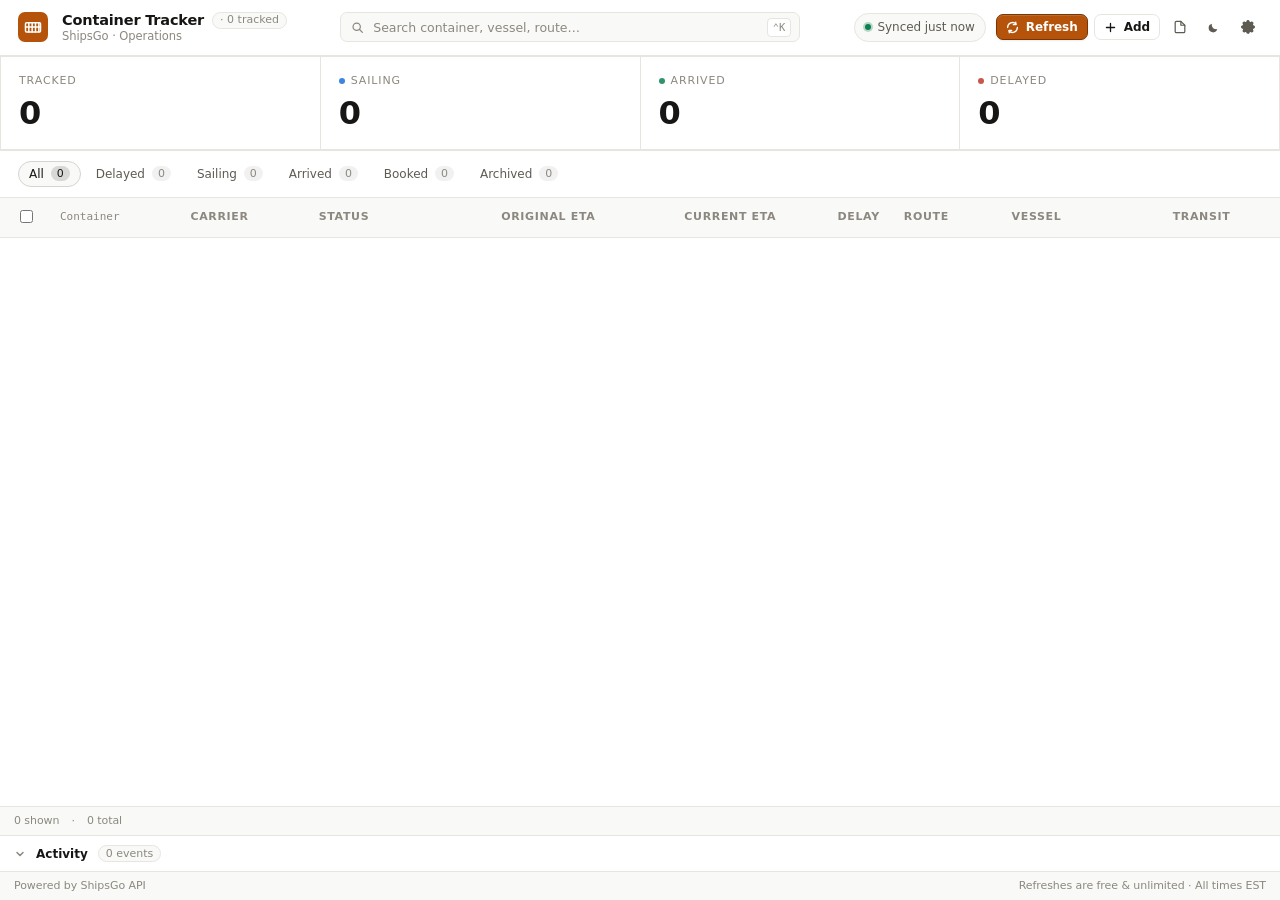
==== commit 87a34298: "fix: settings icon, remove repo/darkmode rows, fix Show button and Get one link - Replace sun-style " ====
--- a/container_tracker/web/index.html
+++ b/container_tracker/web/index.html
@@ -112,8 +112,9 @@
         </button>
 
         <button class="iconbtn" type="button" data-view="settings" title="Settings">
-          <svg width="14" height="14" viewBox="0 0 16 16" fill="none" stroke="currentColor" stroke-width="1.4" stroke-linecap="round" stroke-linejoin="round">
-            <circle cx="8" cy="8" r="2.2"/><path d="M8 1.5v1.7M8 12.8v1.7M14.5 8h-1.7M3.2 8H1.5M12.6 3.4l-1.2 1.2M4.6 11.4l-1.2 1.2M12.6 12.6l-1.2-1.2M4.6 4.6L3.4 3.4"/>
+          <svg width="14" height="14" viewBox="0 0 16 16" fill="currentColor">
+            <path d="M8 4.754a3.246 3.246 0 1 0 0 6.492 3.246 3.246 0 0 0 0-6.492zM5.754 8a2.246 2.246 0 1 1 4.492 0 2.246 2.246 0 0 1-4.492 0z"/>
+            <path d="M9.796 1.343c-.527-1.79-3.065-1.79-3.592 0l-.094.319a.873.873 0 0 1-1.255.52l-.292-.16c-1.64-.892-3.433.902-2.54 2.541l.159.292a.873.873 0 0 1-.52 1.255l-.319.094c-1.79.527-1.79 3.065 0 3.592l.319.094a.873.873 0 0 1 .52 1.255l-.16.292c-.892 1.64.901 3.434 2.541 2.54l.292-.159a.873.873 0 0 1 1.255.52l.094.319c.527 1.79 3.065 1.79 3.592 0l.094-.319a.873.873 0 0 1 1.255-.52l.292.16c1.64.893 3.434-.902 2.54-2.541l-.159-.292a.873.873 0 0 1 .52-1.255l.319-.094c1.79-.527 1.79-3.065 0-3.592l-.319-.094a.873.873 0 0 1-.52-1.255l.16-.292c.893-1.64-.902-3.433-2.541-2.54l-.292.159a.873.873 0 0 1-1.255-.52l-.094-.319z"/>
           </svg>
         </button>
       </div>
@@ -235,23 +236,16 @@
         <label class="field">
           <span class="field__lbl">
             ShipsGo API key
-            <a class="field__hint" href="https://shipsgo.com" target="_blank" rel="noreferrer">Get one →</a>
+            <a id="link-shipsgo" class="field__hint" href="https://shipsgo.com" rel="noreferrer">Get one →</a>
           </span>
           <div class="field__token-row">
             <input id="settings-token" class="field__input field__input--mono" type="password" placeholder="sg_live_…" />
-            <input id="settings-token-visible" class="field__input field__input--mono" type="text" placeholder="sg_live_…" style="display:none" />
+            <input id="settings-token-visible" class="field__input field__input--mono" type="text" placeholder="sg_live_…" hidden />
             <button id="btn-token-show" class="btn btn--ghost btn--sm" type="button">Show</button>
             <button id="btn-token-test" class="btn btn--ghost btn--sm" type="button">Test</button>
           </div>
         </label>
 
-        <div class="toggle-row">
-          <label for="dark-toggle-settings">Dark mode</label>
-          <label class="switch">
-            <input id="dark-toggle-settings" type="checkbox" />
-            <span class="slider"></span>
-          </label>
-        </div>
       </div>
 
       <div class="settings-card">
@@ -275,7 +269,6 @@
         <div class="info">
           <div class="info__row"><span class="info__lbl">Version</span><span class="info__val">v2.4.1</span></div>
           <div class="info__row"><span class="info__lbl">Data folder</span><a class="info__link" href="#">Open in Explorer</a></div>
-          <div class="info__row"><span class="info__lbl">Repository</span><a class="info__link" href="#">github.com/your-org/container-tracker</a></div>
         </div>
       </div>
 
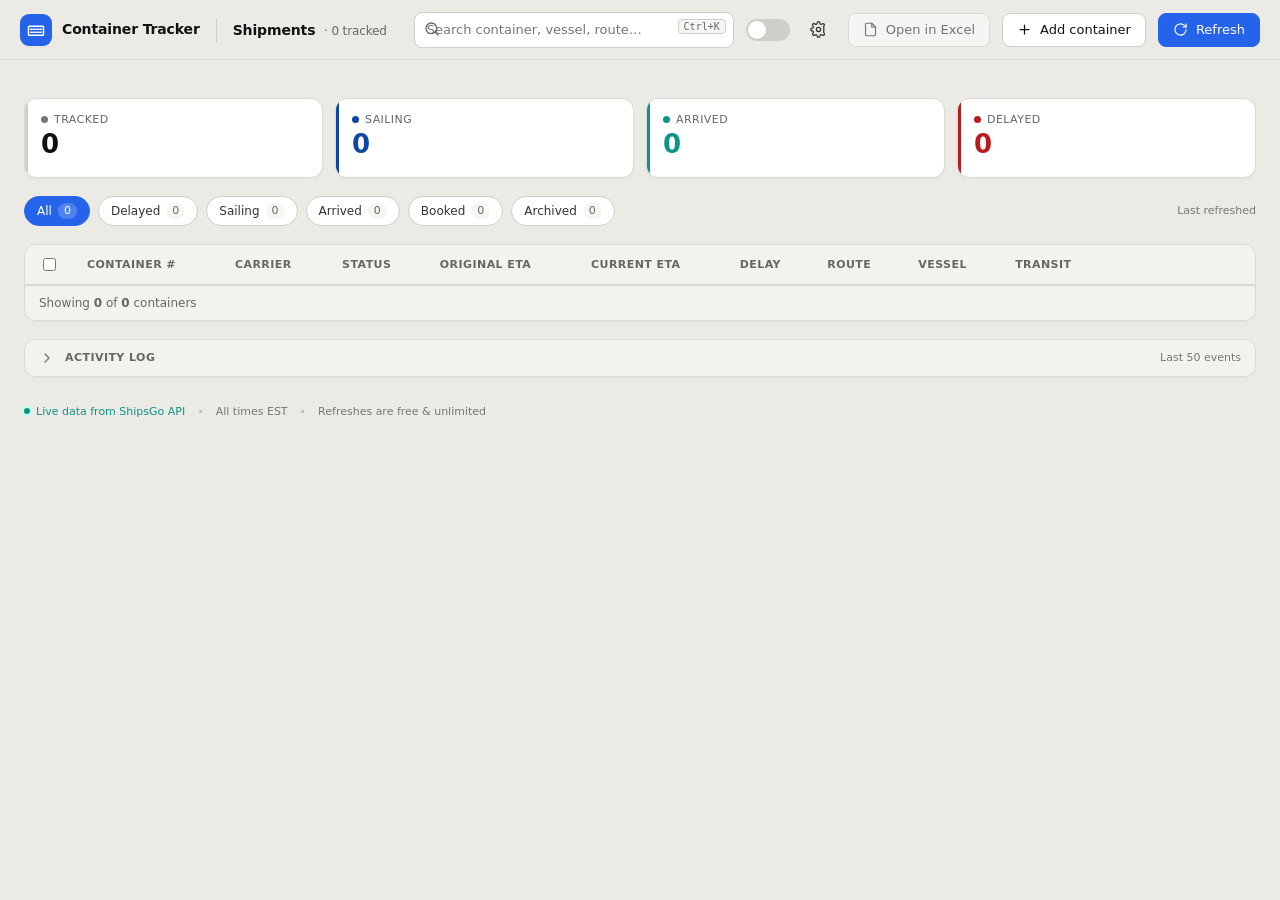
==== commit 29fa1dc0: "revert: roll back designer redesign to pre-redesign web frontend User preferred the original design." ====
--- a/container_tracker/web/index.html
+++ b/container_tracker/web/index.html
@@ -3,389 +3,437 @@
 <head>
   <meta charset="utf-8" />
   <meta name="viewport" content="width=1280" />
-  <title>Container Tracker</title>
+  <title>Container Tracker v1.1.1</title>
   <link rel="stylesheet" href="styles.css" />
 </head>
 <body>
-  <div id="app" class="app">
-
-    <!-- ============================================================= -->
-    <!-- Notifications stack (update banner + advisory banners)        -->
-    <!-- ============================================================= -->
-    <div class="notifications">
-
-      <!-- Update banner — JS toggles `hidden` and the dismiss button removes it -->
-      <div id="update-banner" class="banner banner--update" hidden>
-        <span class="banner__pip"></span>
-        <span class="banner__text">
-          <strong>A new version is available.</strong>
-          Restart the app to update.
-        </span>
-        <button class="banner__action" type="button">View notes</button>
-        <button class="dismiss" type="button" aria-label="Dismiss">
-          <svg width="12" height="12" viewBox="0 0 16 16" fill="none" stroke="currentColor" stroke-width="1.4" stroke-linecap="round"><path d="M4 4l8 8M12 4l-8 8"/></svg>
-        </button>
-      </div>
-
-      <!-- Unmatched-containers advisory -->
-      <div id="notice-unmatched" class="banner banner--warn" hidden>
-        <span class="banner__pip"></span>
-        <span class="banner__text">
-          <strong id="notice-unmatched-title">3 containers in your workbook aren't tracked yet.</strong>
-          Register them to start polling ETAs.
-        </span>
-        <button id="notice-register" class="banner__action" type="button">Register…</button>
-        <button id="notice-skip" class="dismiss" type="button" aria-label="Skip">
-          <svg width="12" height="12" viewBox="0 0 16 16" fill="none" stroke="currentColor" stroke-width="1.4" stroke-linecap="round"><path d="M4 4l8 8M12 4l-8 8"/></svg>
-        </button>
-      </div>
-
-      <!-- Excel write-failed advisory -->
-      <div id="notice-excel-write-failed" class="banner banner--bad" hidden>
-        <span class="banner__pip"></span>
-        <span class="banner__text">
-          <strong>Couldn't write to your workbook.</strong>
-          It may be open in Excel — close it and refresh again.
-        </span>
-        <button id="notice-excel-dismiss" class="dismiss" type="button" aria-label="Dismiss">
-          <svg width="12" height="12" viewBox="0 0 16 16" fill="none" stroke="currentColor" stroke-width="1.4" stroke-linecap="round"><path d="M4 4l8 8M12 4l-8 8"/></svg>
-        </button>
-      </div>
-
-      <!-- Excel-missing advisory -->
-      <div id="notice-excel-missing" class="banner banner--warn" hidden>
-        <span class="banner__pip"></span>
-        <span class="banner__text">
-          <strong>No workbook linked yet.</strong>
-          Browse to an existing file or create a template to get started.
-        </span>
+
+<div class="app" id="app">
+
+  <!-- ─── Main column (sidebar removed; brand lives in topbar) ─── -->
+  <main class="main">
+
+    <!-- ═══ DASHBOARD ═══ -->
+    <section class="view is-active" id="view-dashboard">
+      <header class="topbar">
+        <a class="brand" href="#" data-view="dashboard" aria-label="Container Tracker — back to dashboard">
+          <span class="brand-mark">
+            <svg viewBox="0 0 24 24" fill="none" stroke="currentColor" stroke-width="2" stroke-linecap="round" stroke-linejoin="round"><rect x="2" y="7" width="20" height="12" rx="1"/><path d="M5 11h2M9 11h2M13 11h2M17 11h2M5 15h2M9 15h2M13 15h2M17 15h2"/></svg>
+          </span>
+          <span class="brand-text">
+            <span class="brand-name">Container Tracker</span>
+            <span class="brand-company"></span>
+          </span>
+        </a>
+        <div class="divider" aria-hidden="true"></div>
+        <div class="page-title">Shipments <span class="muted" id="title-count">· 0 tracked</span></div>
+        <div class="spacer"></div>
+        <div class="search">
+          <svg viewBox="0 0 24 24" fill="none" stroke="currentColor" stroke-width="2" stroke-linecap="round" stroke-linejoin="round"><circle cx="11" cy="11" r="8"/><path d="M21 21l-4.35-4.35"/></svg>
+          <input id="search" type="text" placeholder="Search container, vessel, route…" />
+          <span class="kbd">Ctrl+K</span>
+        </div>
+        <button class="theme-switch" id="theme-switch" role="switch" aria-checked="false" aria-label="Toggle dark mode" title="Toggle dark mode"></button>
+        <button class="icon-btn" data-view="settings" aria-label="Settings" title="Settings">
+          <svg viewBox="0 0 24 24" fill="none" stroke="currentColor" stroke-width="1.8" stroke-linecap="round" stroke-linejoin="round"><circle cx="12" cy="12" r="3"/><path d="M19.4 15a1.65 1.65 0 0 0 .33 1.82l.06.06a2 2 0 1 1-2.83 2.83l-.06-.06a1.65 1.65 0 0 0-1.82-.33 1.65 1.65 0 0 0-1 1.51V21a2 2 0 0 1-4 0v-.09A1.65 1.65 0 0 0 9 19.4a1.65 1.65 0 0 0-1.82.33l-.06.06a2 2 0 1 1-2.83-2.83l.06-.06A1.65 1.65 0 0 0 4.6 15a1.65 1.65 0 0 0-1.51-1H3a2 2 0 0 1 0-4h.09A1.65 1.65 0 0 0 4.6 9a1.65 1.65 0 0 0-.33-1.82l-.06-.06a2 2 0 1 1 2.83-2.83l.06.06A1.65 1.65 0 0 0 9 4.6a1.65 1.65 0 0 0 1-1.51V3a2 2 0 0 1 4 0v.09A1.65 1.65 0 0 0 15 4.6a1.65 1.65 0 0 0 1.82-.33l.06-.06a2 2 0 1 1 2.83 2.83l-.06.06A1.65 1.65 0 0 0 19.4 9c.14.34.22.7.22 1.07 0 .36-.08.72-.22 1.07z"/></svg>
+        </button>
+        <button class="btn" id="btn-open-excel-toolbar" disabled title="Link an Excel file in Settings to enable">
+          <svg viewBox="0 0 24 24" fill="none" stroke="currentColor" stroke-width="1.8" stroke-linecap="round" stroke-linejoin="round"><path d="M14 2H6a2 2 0 0 0-2 2v16a2 2 0 0 0 2 2h12a2 2 0 0 0 2-2V8z"/><path d="M14 2v6h6"/></svg>
+          Open in Excel
+        </button>
+        <button class="btn" id="btn-open-add">
+          <svg viewBox="0 0 24 24" fill="none" stroke="currentColor" stroke-width="2" stroke-linecap="round" stroke-linejoin="round"><path d="M12 5v14M5 12h14"/></svg>
+          Add container
+        </button>
+        <button class="btn btn-primary" id="btn-refresh" title="Refresh All ETAs & Update Excel">
+          <svg viewBox="0 0 24 24" fill="none" stroke="currentColor" stroke-width="1.8" stroke-linecap="round" stroke-linejoin="round"><path d="M21 12a9 9 0 1 1-3-6.7L21 8"/><path d="M21 3v5h-5"/></svg>
+          Refresh
+        </button>
+      </header>
+
+      <div class="content">
+
+        <!-- Notification stack — update banner + inline notices share a single column -->
+        <div class="notifications" role="region" aria-label="Notifications">
+          <!-- Update banner — hidden until check_for_update() returns a newer release. JS populates the version text and the download link. -->
+          <div class="banner" role="status" id="update-banner" hidden>
+            <span class="pill">New</span>
+            <span class="banner-text"></span>
+            <a href="#" class="banner-link">Download update →</a>
+            <button class="dismiss" title="Dismiss" aria-label="Dismiss update notice">×</button>
+          </div>
+          <!-- Unmatched-containers notice — hidden until refresh_all() returns containers in Excel that aren't on ShipsGo. JS fills in the count and credit cost. -->
+          <div class="notice" id="notice-unmatched" hidden>
+            <svg viewBox="0 0 24 24" width="18" height="18" fill="none" stroke="currentColor" stroke-width="1.8" stroke-linecap="round" stroke-linejoin="round" style="flex:none;margin-top:1px"><circle cx="12" cy="12" r="10"/><path d="M12 8v4M12 16h.01"/></svg>
+            <div class="notice-body">
+              <strong class="notice-title" id="notice-unmatched-title"></strong>
+              <span class="notice-detail">They aren't on ShipsGo yet. Register them now or skip until next refresh.</span>
+            </div>
+            <div class="notice-actions">
+              <button class="btn btn-sm" id="notice-skip">Skip</button>
+              <button class="btn btn-sm btn-primary" id="notice-register">Register all</button>
+            </div>
+          </div>
+          <!-- Excel-missing banner — hidden until refresh_all returns excel_missing=true (config has a path but the file's gone). Persists until the user re-links via Settings and the next refresh clears it. -->
+          <div class="notice notice-warning" id="notice-excel-missing" hidden>
+            <svg viewBox="0 0 24 24" width="18" height="18" fill="none" stroke="currentColor" stroke-width="1.8" stroke-linecap="round" stroke-linejoin="round" style="flex:none;margin-top:1px"><path d="M10.29 3.86 1.82 18a2 2 0 0 0 1.71 3h16.94a2 2 0 0 0 1.71-3L13.71 3.86a2 2 0 0 0-3.42 0z"/><line x1="12" y1="9" x2="12" y2="13"/><line x1="12" y1="17" x2="12.01" y2="17"/></svg>
+            <div class="notice-body">
+              <strong class="notice-title">Linked Excel file not found</strong>
+              <span class="notice-detail">Re-link it in Settings. Tracking data is still being updated.</span>
+            </div>
+            <div class="notice-actions">
+              <button class="btn btn-sm btn-primary" data-view="settings">Open Settings</button>
+            </div>
+          </div>
+          <!-- Excel-write-failed banner — hidden until refresh_all returns excel_write_failed=true. Persists until the next successful refresh clears it. -->
+          <div class="notice notice-warning" id="notice-excel-write-failed" hidden>
+            <svg viewBox="0 0 24 24" width="18" height="18" fill="none" stroke="currentColor" stroke-width="1.8" stroke-linecap="round" stroke-linejoin="round" style="flex:none;margin-top:1px"><path d="M10.29 3.86 1.82 18a2 2 0 0 0 1.71 3h16.94a2 2 0 0 0 1.71-3L13.71 3.86a2 2 0 0 0-3.42 0z"/><line x1="12" y1="9" x2="12" y2="13"/><line x1="12" y1="17" x2="12.01" y2="17"/></svg>
+            <div class="notice-body">
+              <strong class="notice-title">Excel write skipped</strong>
+              <span class="notice-detail">Close the workbook in Excel and click Refresh to sync. Tracking data was still updated.</span>
+            </div>
+            <div class="notice-actions">
+              <button class="btn btn-sm" id="notice-excel-dismiss">Dismiss</button>
+            </div>
+          </div>
+        </div>
+
+        <!-- Linked spreadsheet card — deferred until Excel-link wiring step.
+             Hidden via the [hidden] attribute; will be unhidden when the
+             bridge method, file picker, and persistence are in place. -->
+        <div class="spreadsheet-card" hidden>
+          <div class="xls-icon">XLSX</div>
+          <div class="meta">
+            <div class="label">Linked spreadsheet</div>
+            <div class="path" title="C:\Users\michael\Documents\Container_Tracking.xlsx">C:\Users\michael\Documents\Container_Tracking.xlsx</div>
+          </div>
+          <div class="actions">
+            <button class="btn btn-sm">Browse…</button>
+            <button class="btn btn-sm">Create template</button>
+            <button class="btn btn-sm btn-primary">Open in Excel</button>
+          </div>
+        </div>
+
+        <!-- Bulk action bar — visible when one or more row checkboxes are selected. -->
+        <div class="bulk-bar" id="bulk-bar" hidden>
+          <span class="bulk-count" id="bulk-count">0 containers selected</span>
+          <div class="spacer"></div>
+          <a href="#" class="bulk-clear" id="bulk-clear">Clear selection</a>
+          <button type="button" class="btn btn-primary btn-sm" id="bulk-archive">Archive selected</button>
+          <button type="button" class="btn btn-primary btn-sm" id="bulk-restore" hidden>Restore selected</button>
+        </div>
+
+        <!-- Stats -->
+        <div class="stats">
+          <div class="stat">
+            <div class="stat-label"><span class="dot"></span>Tracked</div>
+            <div class="stat-number" id="kpi-tracked">0</div>
+            <div class="stat-sub" id="kpi-tracked-sub"></div>
+          </div>
+          <div class="stat is-sailing">
+            <div class="stat-label"><span class="dot"></span>Sailing</div>
+            <div class="stat-number" id="kpi-sailing">0</div>
+            <div class="stat-sub" id="kpi-sailing-sub"></div>
+          </div>
+          <div class="stat is-arrived">
+            <div class="stat-label"><span class="dot"></span>Arrived</div>
+            <div class="stat-number" id="kpi-arrived">0</div>
+            <div class="stat-sub" id="kpi-arrived-sub"></div>
+          </div>
+          <div class="stat is-delayed">
+            <div class="stat-label"><span class="dot"></span>Delayed</div>
+            <div class="stat-number" id="kpi-delayed">0</div>
+            <div class="stat-sub" id="kpi-delayed-sub"></div>
+          </div>
+        </div>
+
+        <!-- Toolbar -->
+        <div class="toolbar" role="toolbar" aria-label="Filter shipments by status">
+          <button type="button" class="chip is-active" data-filter="all" aria-pressed="true">All <span class="count" id="chip-count-all">0</span></button>
+          <button type="button" class="chip" data-filter="delayed" aria-pressed="false">Delayed <span class="count" id="chip-count-delayed">0</span></button>
+          <button type="button" class="chip" data-filter="sailing" aria-pressed="false">Sailing <span class="count" id="chip-count-sailing">0</span></button>
+          <button type="button" class="chip" data-filter="arrived" aria-pressed="false">Arrived <span class="count" id="chip-count-arrived">0</span></button>
+          <button type="button" class="chip" data-filter="booked" aria-pressed="false">Booked <span class="count" id="chip-count-booked">0</span></button>
+          <button type="button" class="chip" data-filter="archived" aria-pressed="false">Archived <span class="count" id="chip-count-archived">0</span></button>
+          <div class="spacer"></div>
+          <span class="refresh-meta">Last refreshed <span class="time" id="last-refresh"></span></span>
+        </div>
+
+        <!-- Table -->
+        <div class="card">
+          <table class="shipments">
+            <thead>
+              <tr>
+                <th style="width: 36px;"><input type="checkbox" aria-label="Select all" /></th>
+                <th>Container #</th>
+                <th>Carrier</th>
+                <th>Status</th>
+                <th>Original ETA</th>
+                <th>Current ETA</th>
+                <th>Delay</th>
+                <th>Route</th>
+                <th>Vessel</th>
+                <th style="min-width:150px">Transit</th>
+                <th style="width:64px"><span class="vh">Actions</span></th>
+              </tr>
+            </thead>
+            <tbody id="shipments-tbody"></tbody>
+          </table>
+          <div class="table-footer">
+            <span>Showing <strong id="row-count">0</strong> of <strong id="row-total">0</strong> containers</span>
+          </div>
+        </div>
+
+        <!-- Activity log (collapsible — collapsed by default; click header to expand) -->
+        <div class="activity-panel is-collapsed" id="activity-panel">
+          <button type="button" class="activity-header" id="activity-toggle" aria-expanded="false" aria-controls="activity-body">
+            <svg class="toggle" viewBox="0 0 24 24" fill="none" stroke="currentColor" stroke-width="2" stroke-linecap="round" stroke-linejoin="round" width="14" height="14"><polyline points="6 9 12 15 18 9"/></svg>
+            <span class="label">Activity log</span>
+            <div class="spacer"></div>
+            <span class="muted" style="font-size:11px">Last 50 events</span>
+          </button>
+          <div class="activity-body" id="activity-body">
+<div><span class="ts">[3:12 PM]</span> <span class="ok">Refreshed 10 containers — 3:12 PM EST</span></div>
+<div><span class="ts">[3:12 PM]</span> Updated 10 rows in Excel</div>
+<div><span class="ts">[3:12 PM]</span> --- DONE: 10 matched, 0 unmatched, 2 actively delayed, 10 Excel rows updated ---</div>
+<div><span class="ts">[3:12 PM]</span> &nbsp;&nbsp;EGLV5555666: SAILING | ETA: 2026-04-22 | Kaohsiung -> Los Angeles | DELAYED +7 days</div>
+<div><span class="ts">[3:12 PM]</span> &nbsp;&nbsp;MSKU1234567: SAILING | ETA: 2026-05-05 | Shanghai -> Los Angeles | DELAYED +4 days</div>
+<div><span class="ts">[3:12 PM]</span> Read 10 containers from Excel</div>
+<div><span class="ts">[3:12 PM]</span> Found 10 shipments on ShipsGo</div>
+<div><span class="ts">[3:12 PM]</span> Refreshing...</div>
+          </div>
+        </div>
+
+      </div>
+
+      <div class="footer-meta">
+        <span class="live">Live data from ShipsGo API</span>
+        <span class="dot-sep">•</span>
+        <span>All times EST</span>
+        <span class="dot-sep">•</span>
+        <span>Refreshes are free &amp; unlimited</span>
+      </div>
+    </section>
+
+    <!-- ═══ SETTINGS ═══ -->
+    <section class="view" id="view-settings">
+      <header class="topbar">
+        <a class="brand" href="#" data-view="dashboard" aria-label="Container Tracker — back to dashboard">
+          <span class="brand-mark">
+            <svg viewBox="0 0 24 24" fill="none" stroke="currentColor" stroke-width="2" stroke-linecap="round" stroke-linejoin="round"><rect x="2" y="7" width="20" height="12" rx="1"/><path d="M5 11h2M9 11h2M13 11h2M17 11h2M5 15h2M9 15h2M13 15h2M17 15h2"/></svg>
+          </span>
+          <span class="brand-text">
+            <span class="brand-name">Container Tracker</span>
+            <span class="brand-company"></span>
+          </span>
+        </a>
+        <div class="divider" aria-hidden="true"></div>
+        <button class="icon-btn" data-view="dashboard" aria-label="Back to shipments" title="Back to shipments">
+          <svg viewBox="0 0 24 24" fill="none" stroke="currentColor" stroke-width="1.8" stroke-linecap="round" stroke-linejoin="round"><path d="M19 12H5M12 19l-7-7 7-7"/></svg>
+        </button>
+        <div class="page-title">Settings</div>
+        <div class="spacer"></div>
+        <button class="btn" data-view="dashboard">Cancel</button>
+        <button class="btn btn-primary" id="btn-settings-save">Save changes</button>
+      </header>
+
+      <div class="content">
+        <div class="settings">
+          <!-- Account -->
+          <div class="panel">
+            <h3>Account</h3>
+            <p class="panel-desc">Your company name and contact email appear on reports and the app header.</p>
+            <div class="panel-body">
+              <div class="grid-2">
+                <div class="field">
+                  <label>Company name</label>
+                  <input type="text" id="settings-company" value="" />
+                </div>
+                <div class="field">
+                  <label>Contact email</label>
+                  <input type="email" value="ops@acmelogistics.com" />
+                </div>
+              </div>
+            </div>
+          </div>
+
+          <!-- API key -->
+          <div class="panel">
+            <h3>ShipsGo API key</h3>
+            <p class="panel-desc">Stored securely in Windows Credential Manager — never written to plain text.</p>
+            <div class="panel-body">
+              <div class="field">
+                <label>API key</label>
+                <div class="row">
+                  <input type="password" id="settings-token" value="" placeholder="Enter your ShipsGo API key" style="flex:1" />
+                  <input type="text" id="settings-token-visible" value="" placeholder="Enter your ShipsGo API key" style="flex:1; display:none" />
+                  <button class="btn" type="button" id="btn-token-show">Show</button>
+                  <button class="btn btn-primary" type="button" id="btn-token-test">Test</button>
+                </div>
+                <div class="hint">Find your key at <a href="#">shipsgo.com → Dashboard → Integrations → ShipsGo API</a></div>
+              </div>
+            </div>
+          </div>
+
+          <!-- Linked spreadsheet -->
+          <div class="panel">
+            <h3>Linked spreadsheet</h3>
+            <p class="panel-desc">Container data is read from and written to this Excel workbook on every refresh.</p>
+            <div class="panel-body">
+              <div class="spreadsheet-card" style="box-shadow:none;border-color:var(--border)">
+                <div class="xls-icon">XLSX</div>
+                <div class="meta">
+                  <div class="label">Current file</div>
+                  <div class="path" id="excel-current-path">No file linked</div>
+                </div>
+                <div class="actions">
+                  <button class="btn btn-sm" id="btn-excel-open">Open in Excel</button>
+                  <button class="btn btn-sm" id="btn-excel-browse">Change…</button>
+                </div>
+              </div>
+              <div class="row">
+                <button class="btn" id="btn-excel-create">Create template</button>
+                <span class="hint">Generates a blank workbook with a "ContainerTracking" Excel Table.</span>
+              </div>
+            </div>
+          </div>
+
+          <!-- Appearance -->
+          <div class="panel">
+            <h3>Appearance</h3>
+            <div class="panel-body">
+              <div class="setting-row">
+                <div class="meta"><strong>Dark mode</strong><span>Use a darker palette in low-light environments.</span></div>
+                <label class="switch"><input type="checkbox" id="dark-toggle-settings" /><span class="switch-track"></span></label>
+              </div>
+            </div>
+          </div>
+
+          <!-- About -->
+          <div class="panel">
+            <h3>About</h3>
+            <div class="panel-body">
+              <div style="display:grid;grid-template-columns:auto 1fr;gap:8px 18px;font-size:12px;">
+                <span class="muted">Version</span><span>Container Tracker v1.1.1 — up to date</span>
+                <span class="muted">Data folder</span><span><a href="#">%APPDATA%\ContainerTracker</a></span>
+                <span class="muted">Source</span><span><a href="#">github.com/m-mcohen/container-tracker</a></span>
+                <span class="muted">Support</span><span>michael@example.com</span>
+                <span class="muted">Powered by</span><span>ShipsGo API</span>
+              </div>
+            </div>
+          </div>
+        </div>
+      </div>
+    </section>
+
+  </main>
+
+  <!-- ─── Row action menu (positioned via JS next to the … button) ─── -->
+  <div class="row-menu" id="row-menu" hidden role="menu">
+    <button type="button" class="row-menu-item" data-action="archive" role="menuitem">Archive</button>
+  </div>
+
+  <!-- ─── Modal: Confirm bulk archive ─── -->
+  <div class="modal-backdrop" id="modal-bulk-archive">
+    <div class="modal" role="dialog" aria-labelledby="modal-bulk-archive-title">
+      <div class="modal-header">
+        <div class="modal-title" id="modal-bulk-archive-title">Archive containers?</div>
+      </div>
+      <div class="modal-body">
+        <div class="callout">
+          <strong id="bulk-archive-count">0</strong> containers will be removed from your Excel file. You can find archived containers in the Archived view.
+        </div>
+      </div>
+      <div class="modal-footer">
+        <button class="btn" data-close-modal>Cancel</button>
+        <button class="btn btn-primary" id="btn-bulk-archive-confirm">Archive</button>
       </div>
     </div>
-
-    <!-- ============================================================= -->
-    <!-- Topbar                                                         -->
-    <!-- ============================================================= -->
-    <header class="topbar">
-      <div class="topbar__brand" data-view="dashboard" style="cursor:pointer">
-        <div class="topbar__mark" aria-hidden="true">
-          <svg viewBox="0 0 24 24" width="20" height="20" fill="none" stroke="currentColor" stroke-width="1.8" stroke-linecap="round" stroke-linejoin="round">
-            <rect x="3" y="7" width="18" height="11" rx="1.2"/>
-            <path d="M7 7v11M11 7v11M15 7v11M19 7v11M3 12h18"/>
-          </svg>
-        </div>
-        <div class="topbar__title">
-          <h1>Container Tracker <span id="title-count">0</span></h1>
-          <span class="topbar__sub">ShipsGo · Operations</span>
-        </div>
-      </div>
-
-      <div class="topbar__center">
-        <label class="search">
-          <svg width="13" height="13" viewBox="0 0 16 16" fill="none" stroke="currentColor" stroke-width="1.5" stroke-linecap="round" stroke-linejoin="round"><circle cx="7" cy="7" r="4.5"/><path d="M10.5 10.5L14 14"/></svg>
-          <input id="search" type="search" placeholder="Search container, vessel, route…" autocomplete="off" />
-          <kbd>⌃K</kbd>
-        </label>
-      </div>
-
-      <div class="topbar__right">
-        <div class="status-pill">
-          <span class="dot"></span>
-          <span>Synced <span id="last-refresh">just now</span></span>
-        </div>
-
-        <button id="btn-refresh" class="btn btn--primary btn--sm" type="button" title="Refresh all ETAs (⌘R)">
-          <svg width="13" height="13" viewBox="0 0 16 16" fill="none" stroke="currentColor" stroke-width="1.6" stroke-linecap="round" stroke-linejoin="round"><path d="M2 8a6 6 0 0 1 10.5-4M14 8a6 6 0 0 1-10.5 4"/><path d="M12 1.5v3h-3M4 14.5v-3h3"/></svg>
-          Refresh
-        </button>
-
-        <button id="btn-open-add" class="btn btn--ghost btn--sm" type="button" title="Add container">
-          <svg width="13" height="13" viewBox="0 0 16 16" fill="none" stroke="currentColor" stroke-width="1.6" stroke-linecap="round"><path d="M8 3v10M3 8h10"/></svg>
-          Add
-        </button>
-
-        <button id="btn-open-excel-toolbar" class="iconbtn" type="button" title="Open linked workbook">
-          <svg width="14" height="14" viewBox="0 0 16 16" fill="none" stroke="currentColor" stroke-width="1.4" stroke-linecap="round" stroke-linejoin="round"><path d="M9 1.5H4A1.5 1.5 0 0 0 2.5 3v10A1.5 1.5 0 0 0 4 14.5h8A1.5 1.5 0 0 0 13.5 13V6L9 1.5z"/><path d="M9 1.5V6h4.5"/></svg>
-        </button>
-
-        <button id="theme-switch" class="iconbtn" type="button" role="switch" aria-checked="false" title="Toggle dark mode">
-          <svg width="14" height="14" viewBox="0 0 16 16" fill="currentColor"><path d="M11.7 10.4a5 5 0 0 1-6.1-6.1 5 5 0 1 0 6.1 6.1z"/></svg>
-        </button>
-
-        <button class="iconbtn" type="button" data-view="settings" title="Settings">
-          <svg width="14" height="14" viewBox="0 0 16 16" fill="currentColor">
-            <path d="M8 4.754a3.246 3.246 0 1 0 0 6.492 3.246 3.246 0 0 0 0-6.492zM5.754 8a2.246 2.246 0 1 1 4.492 0 2.246 2.246 0 0 1-4.492 0z"/>
-            <path d="M9.796 1.343c-.527-1.79-3.065-1.79-3.592 0l-.094.319a.873.873 0 0 1-1.255.52l-.292-.16c-1.64-.892-3.433.902-2.54 2.541l.159.292a.873.873 0 0 1-.52 1.255l-.319.094c-1.79.527-1.79 3.065 0 3.592l.319.094a.873.873 0 0 1 .52 1.255l-.16.292c-.892 1.64.901 3.434 2.541 2.54l.292-.159a.873.873 0 0 1 1.255.52l.094.319c.527 1.79 3.065 1.79 3.592 0l.094-.319a.873.873 0 0 1 1.255-.52l.292.16c1.64.893 3.434-.902 2.54-2.541l-.159-.292a.873.873 0 0 1 .52-1.255l.319-.094c1.79-.527 1.79-3.065 0-3.592l-.319-.094a.873.873 0 0 1-.52-1.255l.16-.292c.893-1.64-.902-3.433-2.541-2.54l-.292.159a.873.873 0 0 1-1.255-.52l-.094-.319z"/>
-          </svg>
-        </button>
-      </div>
-    </header>
-
-    <!-- ============================================================= -->
-    <!-- Dashboard view                                                 -->
-    <!-- ============================================================= -->
-    <section id="view-dashboard" class="view is-active" data-view="dashboard">
-
-      <!-- KPI cards -->
-      <div class="kpis">
-        <div class="kpi kpi--neutral">
-          <div class="kpi__row"><span class="kpi__label">Tracked</span></div>
-          <div class="kpi__value" id="kpi-tracked">0</div>
-          <div class="kpi__sub" id="kpi-tracked-sub">—</div>
-        </div>
-        <div class="kpi kpi--sail">
-          <div class="kpi__row"><span class="kpi__label">Sailing</span></div>
-          <div class="kpi__value" id="kpi-sailing">0</div>
-          <div class="kpi__sub" id="kpi-sailing-sub">—</div>
-        </div>
-        <div class="kpi kpi--arr">
-          <div class="kpi__row"><span class="kpi__label">Arrived</span></div>
-          <div class="kpi__value" id="kpi-arrived">0</div>
-          <div class="kpi__sub" id="kpi-arrived-sub">—</div>
-        </div>
-        <div class="kpi kpi--del">
-          <div class="kpi__row"><span class="kpi__label">Delayed</span></div>
-          <div class="kpi__value" id="kpi-delayed">0</div>
-          <div class="kpi__sub" id="kpi-delayed-sub">—</div>
-        </div>
-      </div>
-
-      <!-- Toolbar: filter chips -->
-      <div class="toolbar">
-        <div class="toolbar__chips">
-          <button class="chip is-active" type="button" data-filter="all"      aria-pressed="true">All <span class="chip__count" id="chip-count-all">0</span></button>
-          <button class="chip"           type="button" data-filter="delayed"  aria-pressed="false">Delayed <span class="chip__count" id="chip-count-delayed">0</span></button>
-          <button class="chip"           type="button" data-filter="sailing"  aria-pressed="false">Sailing <span class="chip__count" id="chip-count-sailing">0</span></button>
-          <button class="chip"           type="button" data-filter="arrived"  aria-pressed="false">Arrived <span class="chip__count" id="chip-count-arrived">0</span></button>
-          <button class="chip"           type="button" data-filter="booked"   aria-pressed="false">Booked <span class="chip__count" id="chip-count-booked">0</span></button>
-          <button class="chip"           type="button" data-filter="archived" aria-pressed="false">Archived <span class="chip__count" id="chip-count-archived">0</span></button>
-        </div>
-        <div class="toolbar__spacer"></div>
-      </div>
-
-      <!-- Bulk action bar (hidden until selection) -->
-      <div id="bulk-bar" class="bulkbar" hidden>
-        <span class="bulkbar__count"><span id="bulk-count">0</span> selected</span>
-        <button id="bulk-clear" class="btn btn--ghost btn--sm" type="button">Clear</button>
-        <span class="bulkbar__spacer"></span>
-        <button id="bulk-restore" class="btn btn--ghost btn--sm" type="button" hidden>Restore</button>
-        <button id="bulk-archive" class="btn btn--danger btn--sm" type="button" hidden>Archive…</button>
-      </div>
-
-      <!-- Table -->
-      <div class="tablewrap">
-        <table class="shipments">
-          <thead>
-            <tr>
-              <th class="col-check"><input type="checkbox" class="row-select" aria-label="Select all" /></th>
-              <th class="col-cn">Container</th>
-              <th>Carrier</th>
-              <th>Status</th>
-              <th class="col-num">Original ETA</th>
-              <th class="col-num">Current ETA</th>
-              <th class="col-num">Delay</th>
-              <th>Route</th>
-              <th>Vessel</th>
-              <th class="col-num">Transit</th>
-              <th class="col-num"></th>
-            </tr>
-          </thead>
-          <tbody id="shipments-tbody"></tbody>
-        </table>
-      </div>
-
-      <div class="tablefoot">
-        <span><span id="row-count">0</span> shown</span>
-        <span>·</span>
-        <span><span id="row-total">0</span> total</span>
-        <span class="tablefoot__spacer"></span>
-      </div>
-
-      <!-- Activity drawer -->
-      <section id="activity-panel" class="activity is-collapsed">
-        <button id="activity-toggle" type="button" aria-expanded="false" aria-controls="activity-body">
-          <svg class="chev" width="12" height="12" viewBox="0 0 12 12" fill="none" stroke="currentColor" stroke-width="1.5" stroke-linecap="round" stroke-linejoin="round"><path d="M3 4.5l3 3 3-3"/></svg>
-          <span class="activity__title">Activity</span>
-          <span class="activity__count">0 events</span>
-          <span class="activity__last"></span>
-        </button>
-        <div id="activity-body" class="activity-body" role="region" aria-label="Activity log">
-          <div class="activity-line"><span class="activity-time">—:—:—</span><span class="activity-msg">No activity yet.</span></div>
-        </div>
-      </section>
-
-      <!-- Footer -->
-      <footer class="footer">
-        <span>Powered by ShipsGo API</span>
-        <span class="footer__spacer"></span>
-        <span>Refreshes are free &amp; unlimited · All times EST</span>
-      </footer>
-    </section>
-
-    <!-- ============================================================= -->
-    <!-- Settings view (routed, not a modal)                            -->
-    <!-- ============================================================= -->
-    <section class="view" data-view="settings" id="view-settings">
-      <div class="settings-card">
-        <h2>Workspace</h2>
-
-        <label class="field">
-          <span class="field__lbl">Company name</span>
-          <input id="settings-company" class="field__input" type="text" placeholder="Your company" />
-        </label>
-
-        <label class="field">
-          <span class="field__lbl">
-            ShipsGo API key
-            <a id="link-shipsgo" class="field__hint" href="https://shipsgo.com" rel="noreferrer">Get one →</a>
-          </span>
-          <div class="field__token-row">
-            <input id="settings-token" class="field__input field__input--mono" type="password" placeholder="sg_live_…" />
-            <input id="settings-token-visible" class="field__input field__input--mono" type="text" placeholder="sg_live_…" hidden />
-            <button id="btn-token-show" class="btn btn--ghost btn--sm" type="button">Show</button>
-            <button id="btn-token-test" class="btn btn--ghost btn--sm" type="button">Test</button>
-          </div>
-        </label>
-
-      </div>
-
-      <div class="settings-card">
-        <h2>Workbook</h2>
-        <div class="settings-row">
-          <span class="lbl">Linked file</span>
-          <span class="val" id="excel-current-path">— none —</span>
-        </div>
-        <div class="settings-row">
-          <span class="lbl">Actions</span>
-          <span>
-            <button id="btn-excel-browse" class="btn btn--ghost btn--sm" type="button">Browse…</button>
-            <button id="btn-excel-create" class="btn btn--ghost btn--sm" type="button">New template</button>
-            <button id="btn-excel-open"   class="btn btn--ghost btn--sm" type="button">Open in Excel</button>
-          </span>
-        </div>
-      </div>
-
-      <div class="settings-card">
-        <h2>About</h2>
-        <div class="info">
-          <div class="info__row"><span class="info__lbl">Version</span><span class="info__val">v2.4.1</span></div>
-          <div class="info__row"><span class="info__lbl">Data folder</span><a class="info__link" href="#">Open in Explorer</a></div>
-        </div>
-      </div>
-
-      <div style="display:flex;justify-content:flex-end;gap:8px;margin-top:16px;max-width:620px">
-        <button id="btn-settings-save" class="btn btn--primary btn--sm" type="button">Save changes</button>
-      </div>
-    </section>
-
-    <!-- ============================================================= -->
-    <!-- Modals                                                         -->
-    <!-- ============================================================= -->
-
-    <!-- Add container -->
-    <div id="modal-add" class="modal" role="dialog" aria-modal="true" aria-labelledby="modal-add-title">
-      <div class="modal__panel">
-        <div class="modal__hd">
-          <h2 id="modal-add-title">Add container</h2>
-          <button class="iconbtn" type="button" data-close-modal aria-label="Close">
-            <svg width="14" height="14" viewBox="0 0 16 16" fill="none" stroke="currentColor" stroke-width="1.4" stroke-linecap="round"><path d="M4 4l8 8M12 4l-8 8"/></svg>
-          </button>
-        </div>
-        <div class="modal__body">
-          <label class="field">
-            <span class="field__lbl">Container number</span>
-            <input id="f-cn" class="field__input field__input--mono" type="text" placeholder="MSCU1234567" autocomplete="off" />
-          </label>
-          <label class="field">
-            <span class="field__lbl">Carrier</span>
-            <select id="f-carrier" class="field__input"></select>
-          </label>
-          <div id="add-error" class="modal__error" hidden></div>
-        </div>
-        <div class="modal__ft">
-          <button class="btn btn--ghost btn--sm" type="button" data-close-modal>Cancel</button>
-          <button id="btn-add-submit" class="btn btn--primary btn--sm" type="button">Add &amp; track</button>
-        </div>
+  </div>
+
+  <!-- ─── Modal: Confirm archive ─── -->
+  <div class="modal-backdrop" id="modal-archive">
+    <div class="modal" role="dialog" aria-labelledby="modal-archive-title">
+      <div class="modal-header">
+        <div class="modal-title" id="modal-archive-title">Archive this container?</div>
+      </div>
+      <div class="modal-body">
+        <div class="callout">
+          <strong style="font-family:var(--font-mono)" id="archive-cn">CN</strong> will be removed from your Excel file. You can find archived containers in the Archived view.
+        </div>
+      </div>
+      <div class="modal-footer">
+        <button class="btn" data-close-modal>Cancel</button>
+        <button class="btn btn-primary" id="btn-archive-confirm">Archive</button>
       </div>
     </div>
-
-    <!-- Archive single -->
-    <div id="modal-archive" class="modal" role="dialog" aria-modal="true" aria-labelledby="modal-archive-title">
-      <div class="modal__panel">
-        <div class="modal__hd">
-          <h2 id="modal-archive-title">Archive container</h2>
-          <button class="iconbtn" type="button" data-close-modal aria-label="Close">
-            <svg width="14" height="14" viewBox="0 0 16 16" fill="none" stroke="currentColor" stroke-width="1.4" stroke-linecap="round"><path d="M4 4l8 8M12 4l-8 8"/></svg>
-          </button>
-        </div>
-        <div class="modal__body">
-          <p style="margin:0;color:var(--ink-2);font-size:12.5px;line-height:1.5">
-            Archive <strong class="cn" id="archive-cn"></strong>? The row stays in your workbook but stops polling for ETA updates.
-          </p>
-        </div>
-        <div class="modal__ft">
-          <button class="btn btn--ghost btn--sm" type="button" data-close-modal>Cancel</button>
-          <button id="btn-archive-confirm" class="btn btn--danger btn--sm" type="button">Archive</button>
-        </div>
+  </div>
+
+  <!-- ─── Modal: Add container ─── -->
+  <div class="modal-backdrop" id="modal-add">
+    <div class="modal" role="dialog" aria-labelledby="modal-add-title">
+      <div class="modal-header">
+        <div class="modal-title" id="modal-add-title">Track a new container</div>
+        <div class="modal-sub">1 ShipsGo credit (~$2 USD) is consumed per new shipment. Refreshes are free.</div>
+      </div>
+      <div class="modal-body">
+        <div class="field">
+          <label for="f-cn">Container number</label>
+          <input id="f-cn" type="text" value="MSKU1234567" />
+          <div class="hint">11 characters: 4-letter SCAC + 7 digits, e.g. <span style="font-family:var(--font-mono)">MSKU1234567</span></div>
+        </div>
+        <div class="field">
+          <label for="f-carrier">Carrier</label>
+          <select id="f-carrier">
+            <option value="" selected>Select carrier (optional)</option>
+            <option>MAERSK LINE</option><option>MSC</option><option>CMA CGM</option>
+            <option>HAPAG LLOYD</option><option>COSCO</option><option>EVERGREEN</option>
+            <option>ONE</option><option>YANG MING</option><option>ZIM</option>
+            <option>HMM</option><option>OOCL</option><option>PIL</option>
+          </select>
+        </div>
+        <div class="callout warning">
+          <strong>Heads up:</strong> if this container is already tracked on your ShipsGo account, no credit will be charged.
+        </div>
+        <div class="field-error" id="add-error" hidden></div>
+      </div>
+      <div class="modal-footer">
+        <button class="btn" data-close-modal>Cancel</button>
+        <button class="btn btn-primary" id="btn-add-submit">
+          <svg viewBox="0 0 24 24" fill="none" stroke="currentColor" stroke-width="2" stroke-linecap="round" stroke-linejoin="round"><path d="M12 5v14M5 12h14"/></svg>
+          Add &amp; track
+        </button>
       </div>
     </div>
-
-    <!-- Bulk archive -->
-    <div id="modal-bulk-archive" class="modal" role="dialog" aria-modal="true" aria-labelledby="modal-bulk-archive-title">
-      <div class="modal__panel">
-        <div class="modal__hd">
-          <h2 id="modal-bulk-archive-title">Archive selected</h2>
-          <button class="iconbtn" type="button" data-close-modal aria-label="Close">
-            <svg width="14" height="14" viewBox="0 0 16 16" fill="none" stroke="currentColor" stroke-width="1.4" stroke-linecap="round"><path d="M4 4l8 8M12 4l-8 8"/></svg>
-          </button>
-        </div>
-        <div class="modal__body">
-          <p style="margin:0;color:var(--ink-2);font-size:12.5px;line-height:1.5">
-            Archive <strong id="bulk-archive-count">0</strong> containers? They stop polling but stay in your workbook.
-          </p>
-        </div>
-        <div class="modal__ft">
-          <button class="btn btn--ghost btn--sm" type="button" data-close-modal>Cancel</button>
-          <button id="btn-bulk-archive-confirm" class="btn btn--danger btn--sm" type="button">Archive all</button>
-        </div>
+  </div>
+
+  <!-- ─── Modal: Register unmatched containers (Step 6.5) ─── -->
+  <div class="modal-backdrop" id="modal-register-unmatched">
+    <div class="modal" role="dialog" aria-labelledby="modal-register-title">
+      <div class="modal-header">
+        <div class="modal-title" id="modal-register-title">Register containers with ShipsGo</div>
+        <div class="modal-sub"><span id="register-cost">0</span> credits will be used (~$2 USD each). Already-tracked containers are free.</div>
+      </div>
+      <div class="modal-body">
+        <div id="register-unmatched-list" class="register-list"></div>
+        <div class="callout warning" style="margin-top:14px;">
+          Pick a carrier for each container. Refreshes are free; only the initial register call uses credits.
+        </div>
+        <div class="field-error" id="register-error" hidden></div>
+      </div>
+      <div class="modal-footer">
+        <button class="btn" data-close-modal>Cancel</button>
+        <button class="btn btn-primary" id="btn-register-submit">Register</button>
       </div>
     </div>
-
-    <!-- Register unmatched -->
-    <div id="modal-register-unmatched" class="modal" role="dialog" aria-modal="true" aria-labelledby="modal-register-title">
-      <div class="modal__panel">
-        <div class="modal__hd">
-          <h2 id="modal-register-title">Register containers</h2>
-          <button class="iconbtn" type="button" data-close-modal aria-label="Close">
-            <svg width="14" height="14" viewBox="0 0 16 16" fill="none" stroke="currentColor" stroke-width="1.4" stroke-linecap="round"><path d="M4 4l8 8M12 4l-8 8"/></svg>
-          </button>
-        </div>
-        <p class="modal__intro">
-          Pick a carrier for each. We'll start polling ETAs on the next refresh.
-          <br><span style="color:var(--ink-3)">~<span id="register-cost">0</span> API calls per refresh.</span>
-        </p>
-        <div class="modal__body">
-          <div id="register-unmatched-list" class="register-list"></div>
-          <div id="register-error" class="modal__error" hidden></div>
-        </div>
-        <div class="modal__ft">
-          <button class="btn btn--ghost btn--sm" type="button" data-close-modal>Cancel</button>
-          <button id="btn-register-submit" class="btn btn--primary btn--sm" type="button">Register all</button>
-        </div>
-      </div>
-    </div>
-
-    <!-- Row context menu -->
-    <div id="row-menu" hidden>
-      <button class="row-menu__item" type="button" data-action="copy-cn">Copy container number</button>
-      <button class="row-menu__item" type="button" data-action="refresh">Refresh this container</button>
-      <hr/>
-      <button class="row-menu__item is-danger" type="button" data-action="archive">Archive…</button>
-    </div>
-
-    <!-- Toast container -->
-    <div id="toast-container"></div>
   </div>
 
-  <script src="app.js"></script>
+
+</div>
+
+<div id="toast-container" aria-live="polite"></div>
+
+
+<script src="app.js"></script>
 </body>
 </html>
--- a/container_tracker/web/styles.css
+++ b/container_tracker/web/styles.css
@@ -1,882 +1,1083 @@
-/* ==========================================================================
-   Container Tracker — styles.css
-   Drop-in replacement. WebView2 (Chromium 110+) target.
-   System-font stack only. No external assets.
-   ========================================================================== */
-
-/* ── Token layer ─────────────────────────────────────────────────────────── */
-
-:root {
-  color-scheme: light;
-
-  /* type */
-  --font-primary: "Segoe UI Variable", "Segoe UI", -apple-system,
-                  BlinkMacSystemFont, system-ui, sans-serif;
-  --font-mono:    "Cascadia Code", "Consolas", ui-monospace, monospace;
-
-  /* radii */
-  --r-sm: 5px;
-  --r-md: 7px;
-  --r-lg: 10px;
-
-  /* light surface — warm, slightly off-white */
-  --bg:           #f5f5f3;
-  --surface:      #ffffff;
-  --surface-2:    #f9f9f7;
-  --titlebar:     #ecebe6;
-
-  --border:        #e6e5e0;
-  --border-strong: #d6d4cd;
-
-  --ink:    #171614;
-  --ink-2:  #5e5b53;
-  --ink-3:  #8c8880;
-
-  --row-hover:    rgba(0,0,0,.022);
-  --row-zebra:    rgba(0,0,0,.014);
-  --row-selected: color-mix(in oklab, var(--accent) 10%, transparent);
-
-  /* graphite + amber */
-  --accent:        #b45309;
-  --accent-hover:  #92400e;
-  --accent-tint:   rgba(180, 83, 9, .10);
-  --accent-ring:   rgba(180, 83, 9, .32);
-
-  /* semantic / status */
-  --good:   #0d8050;
-  --bad:    #c0382e;
-  --info:   #1d6fdc;
-  --warn:   #b45309;
-
-  --good-bg: rgba(13, 128, 80, .10);
-  --bad-bg:  rgba(192, 56, 46, .10);
-  --info-bg: rgba(29, 111, 220, .10);
-  --warn-bg: rgba(180, 83, 9, .10);
-
-  /* status palette mapped to existing class names from app.js statusClass() */
-  --status-sailing:    var(--info);
-  --status-sailing-bg: var(--info-bg);
-  --status-arrived:    var(--good);
-  --status-arrived-bg: var(--good-bg);
-  --status-discharged: var(--good);
-  --status-discharged-bg: var(--good-bg);
-  --status-delivered:  var(--good);
-  --status-delivered-bg: var(--good-bg);
-  --status-gateout:    var(--good);
-  --status-gateout-bg: var(--good-bg);
-  --status-booked:     var(--ink-3);
-  --status-booked-bg:  rgba(140,136,128,.14);
-  --status-delayed:    var(--bad);
-  --status-delayed-bg: var(--bad-bg);
-  --status-untracked:  var(--ink-3);
-  --status-untracked-bg: rgba(140,136,128,.14);
-  --status-archived:   var(--ink-3);
-  --status-archived-bg: rgba(140,136,128,.14);
-}
-
-[data-theme="dark"] {
-  color-scheme: dark;
-
-  --bg:           #0c0e12;
-  --surface:      #13161c;
-  --surface-2:    #191d25;
-  --titlebar:     #0a0c10;
-
-  --border:        #23272f;
-  --border-strong: #2c313a;
-
-  --ink:    #e7eaf0;
-  --ink-2:  #a8aeba;
-  --ink-3:  #6f7682;
-
-  --row-hover:    rgba(255,255,255,.025);
-  --row-zebra:    rgba(255,255,255,.018);
-  --row-selected: color-mix(in oklab, var(--accent) 14%, transparent);
-
-  --accent:        #d97706;
-  --accent-hover:  #f59e0b;
-  --accent-tint:   rgba(217, 119, 6, .14);
-  --accent-ring:   rgba(217, 119, 6, .35);
-
-  --good:  #34c47a;
-  --bad:   #ef5d5d;
-  --info:  #5fa8ff;
-  --warn:  #f59e0b;
-
-  --good-bg: rgba(52, 196, 122, .12);
-  --bad-bg:  rgba(239, 93, 93, .12);
-  --info-bg: rgba(95, 168, 255, .14);
-  --warn-bg: rgba(245, 158, 11, .14);
-}
-
-/* ── Reset ───────────────────────────────────────────────────────────────── */
-
-*, *::before, *::after { box-sizing: border-box; }
-
-html, body {
-  margin: 0; padding: 0;
-  height: 100%;
-  background: var(--bg);
-  color: var(--ink);
-  font-family: var(--font-primary);
-  font-size: 13px;
-  line-height: 1.45;
-  -webkit-font-smoothing: antialiased;
-  letter-spacing: -0.005em;
-  font-feature-settings: 'cv11', 'ss01';
-}
-
-[hidden] { display: none !important; }
-
-button { font-family: inherit; cursor: pointer; }
-input, select { font-family: inherit; }
-a { color: var(--accent); text-decoration: none; }
-a:hover { text-decoration: underline; }
-
-/* ── App shell ───────────────────────────────────────────────────────────── */
-
-#app, .app {
-  display: flex;
-  flex-direction: column;
-  height: 100%;
-  min-height: 100vh;
-  width: 100%;
-  overflow: hidden;
-  background: var(--bg);
-}
-
-/* views */
-.view { display: none; flex-direction: column; flex: 1; min-height: 0; }
-.view.is-active { display: flex; }
-
-/* ── Notifications / banners ─────────────────────────────────────────────── */
-
-.notifications { flex-shrink: 0; }
-
-.banner {
-  display: flex; align-items: center; gap: 10px;
-  padding: 8px 14px;
-  background: var(--accent-tint);
-  border-bottom: 1px solid var(--border);
-  font-size: 12.5px;
-  color: var(--ink-2);
-}
-.banner.banner--warn { background: var(--warn-bg); }
-.banner.banner--bad  { background: var(--bad-bg); }
-
-.banner__pip {
-  width: 6px; height: 6px; border-radius: 50%;
-  background: var(--accent);
-  box-shadow: 0 0 0 3px var(--accent-tint);
-  flex-shrink: 0;
-}
-.banner.banner--warn .banner__pip { background: var(--warn); box-shadow: 0 0 0 3px var(--warn-bg); }
-.banner.banner--bad  .banner__pip { background: var(--bad);  box-shadow: 0 0 0 3px var(--bad-bg); }
-
-.banner__text { flex: 1; }
-.banner__text strong { color: var(--ink); font-weight: 600; }
-.banner__action {
-  border: 0; background: transparent;
-  color: var(--accent); font-weight: 600; font-size: 12.5px;
-  padding: 4px 10px; border-radius: var(--r-sm);
-}
-.banner__action:hover { background: color-mix(in oklab, var(--accent) 14%, transparent); }
-.banner .dismiss, .banner__close {
-  border: 0; background: transparent; color: var(--ink-3);
-  width: 22px; height: 22px; border-radius: var(--r-sm);
-  display: grid; place-items: center;
-}
-.banner .dismiss:hover, .banner__close:hover {
-  background: color-mix(in oklab, var(--ink) 8%, transparent);
-  color: var(--ink);
-}
-
-/* ── Topbar / header ─────────────────────────────────────────────────────── */
-
-.topbar {
-  display: flex; align-items: center; justify-content: space-between;
-  padding: 12px 18px;
-  border-bottom: 1px solid var(--border);
-  background: var(--surface);
-  flex-shrink: 0;
-  gap: 14px;
-}
-.topbar__brand { display: flex; align-items: center; gap: 14px; min-width: 0; }
-.topbar__mark {
-  width: 30px; height: 30px; border-radius: 7px;
-  background: var(--accent); color: #fff;
-  display: grid; place-items: center; flex-shrink: 0;
-}
-.topbar__title { display: flex; flex-direction: column; line-height: 1.15; }
-.topbar__title h1 {
-  margin: 0;
-  font-size: 14.5px; font-weight: 650; letter-spacing: -0.012em;
-  color: var(--ink);
-  display: flex; align-items: center; gap: 8px;
-}
-#title-count {
-  font-size: 11px; color: var(--ink-3);
-  font-variant-numeric: tabular-nums;
-  font-weight: 500;
-  padding: 1px 7px;
-  background: var(--surface-2);
-  border: 1px solid var(--border);
-  border-radius: 999px;
-  letter-spacing: 0;
-}
-.topbar__sub {
-  font-size: 11.5px; color: var(--ink-3);
-  margin-top: 1px;
-}
-
-.topbar__center { flex: 1; display: flex; justify-content: center; max-width: 460px; }
-.search {
-  width: 100%;
-  position: relative;
-  height: 30px;
-  display: flex; align-items: center;
-  border: 1px solid var(--border);
-  border-radius: var(--r-md);
-  background: var(--surface-2);
-  padding: 0 10px 0 30px;
-}
-.search:focus-within {
-  border-color: var(--accent);
-  box-shadow: 0 0 0 3px var(--accent-ring);
-  background: var(--surface);
-}
-.search svg { position: absolute; left: 10px; color: var(--ink-3); }
-.search input {
-  border: 0; background: transparent;
-  width: 100%; height: 100%;
-  color: var(--ink); font-size: 12.5px;
-  outline: none;
-}
-.search input::placeholder { color: var(--ink-3); }
-.search kbd {
-  position: absolute; right: 8px;
-  font-family: var(--font-mono); font-size: 10.5px;
-  color: var(--ink-3);
-  background: var(--surface);
-  border: 1px solid var(--border);
-  border-radius: 4px;
-  padding: 1px 5px;
-}
-
-.topbar__right { display: flex; align-items: center; gap: 6px; }
-
-/* sync status pill */
-.status-pill {
-  display: inline-flex; align-items: center; gap: 7px;
-  font-size: 12px; color: var(--ink-2);
-  padding: 5px 10px;
-  background: var(--surface-2);
-  border: 1px solid var(--border);
-  border-radius: 999px;
-  font-variant-numeric: tabular-nums;
-  margin-right: 4px;
-}
-.status-pill .dot {
-  width: 6px; height: 6px; border-radius: 50%;
-  background: var(--good);
-  box-shadow: 0 0 0 2px color-mix(in oklab, var(--good) 28%, transparent);
-}
-.status-pill #last-refresh { font-variant-numeric: tabular-nums; }
-
-/* generic icon button */
-.iconbtn {
-  width: 28px; height: 28px;
-  border: 0; background: transparent;
-  border-radius: var(--r-sm);
-  color: var(--ink-2);
-  display: grid; place-items: center;
-}
-.iconbtn:hover { background: var(--surface-2); color: var(--ink); }
-.iconbtn[aria-checked="true"] { color: var(--accent); }
-
-/* spinner used inside refresh button */
-.is-loading svg { animation: ct-spin 1s linear infinite; }
-@keyframes ct-spin { to { transform: rotate(360deg); } }
-
-/* ── Toolbar (filter chips + add button) ─────────────────────────────────── */
-
-.toolbar {
-  display: flex; align-items: center; gap: 8px;
-  padding: 10px 18px;
-  border-bottom: 1px solid var(--border);
-  background: var(--surface);
-  flex-shrink: 0;
-  flex-wrap: wrap;
-}
-.toolbar__chips { display: flex; align-items: center; gap: 4px; flex-wrap: wrap; }
-.chip {
-  display: inline-flex; align-items: center; gap: 6px;
-  height: 26px;
-  padding: 0 10px;
-  border: 1px solid transparent;
-  border-radius: 999px;
-  background: transparent;
-  color: var(--ink-2);
-  font-size: 12px; font-weight: 500;
-  letter-spacing: -0.003em;
-}
-.chip:hover { background: var(--surface-2); color: var(--ink); }
-.chip.is-active {
-  background: var(--surface-2);
-  border-color: var(--border-strong);
-  color: var(--ink);
-}
-.chip[data-filter="delayed"].is-active   { color: var(--bad);  border-color: color-mix(in oklab, var(--bad) 35%, var(--border)); background: var(--bad-bg); }
-.chip[data-filter="sailing"].is-active   { color: var(--info); border-color: color-mix(in oklab, var(--info) 35%, var(--border)); background: var(--info-bg); }
-.chip[data-filter="arrived"].is-active   { color: var(--good); border-color: color-mix(in oklab, var(--good) 35%, var(--border)); background: var(--good-bg); }
-
-.chip__count {
-  font-variant-numeric: tabular-nums;
-  color: var(--ink-3);
-  font-size: 11px;
-  padding: 1px 6px;
-  background: color-mix(in oklab, var(--ink) 6%, transparent);
-  border-radius: 999px;
-  margin-left: 1px;
-}
-.chip.is-active .chip__count { color: inherit; background: color-mix(in oklab, currentColor 14%, transparent); }
-
-.toolbar__sep {
-  width: 1px; height: 20px; background: var(--border);
-  margin: 0 4px;
-}
-.toolbar__spacer { flex: 1; }
-
-/* ── Buttons ─────────────────────────────────────────────────────────────── */
-
-.btn {
-  display: inline-flex; align-items: center; gap: 7px;
-  height: 30px; padding: 0 12px;
-  border: 1px solid transparent;
-  border-radius: var(--r-md);
-  font-size: 12.5px; font-weight: 550;
-  white-space: nowrap;
-  letter-spacing: -0.005em;
-  background: var(--surface);
-  color: var(--ink);
-}
-.btn:disabled { opacity: .45; cursor: not-allowed; }
-.btn--primary {
-  background: var(--accent); color: #fff;
-  border-color: color-mix(in oklab, var(--accent) 75%, black);
-  box-shadow: 0 1px 0 rgba(255,255,255,.15) inset, 0 1px 2px rgba(0,0,0,.08);
-}
-.btn--primary:hover:not(:disabled) { background: var(--accent-hover); }
-.btn--ghost { background: var(--surface); color: var(--ink); border-color: var(--border); }
-.btn--ghost:hover:not(:disabled) { background: var(--surface-2); border-color: var(--border-strong); }
-.btn--danger { background: var(--surface); color: var(--bad); border-color: var(--border); }
-.btn--danger:hover:not(:disabled) {
-  background: var(--bad-bg);
-  border-color: color-mix(in oklab, var(--bad) 35%, var(--border));
-}
-.btn--sm { height: 26px; padding: 0 9px; font-size: 12px; }
-.btn--icon { width: 28px; padding: 0; justify-content: center; }
-
-/* ── KPI cards ───────────────────────────────────────────────────────────── */
-
-.kpis {
-  display: grid;
-  grid-template-columns: repeat(4, 1fr);
-  gap: 1px;
-  padding: 1px;
-  background: var(--border);
-  border-bottom: 1px solid var(--border);
-  flex-shrink: 0;
-}
-.kpi {
-  background: var(--surface);
-  padding: 16px 18px 14px;
-  display: flex; flex-direction: column; gap: 6px;
-  position: relative;
-  --tone-color: var(--ink);
-}
-.kpi--neutral { --tone-color: var(--ink); }
-.kpi--sail    { --tone-color: var(--info); }
-.kpi--arr     { --tone-color: var(--good); }
-.kpi--del     { --tone-color: var(--bad); }
-
-.kpi__row { display: flex; align-items: center; justify-content: space-between; }
-.kpi__label {
-  font-size: 11px; font-weight: 500; color: var(--ink-3);
-  text-transform: uppercase; letter-spacing: .08em;
-  display: inline-flex; align-items: center; gap: 6px;
-}
-.kpi__label::before {
-  content: ''; width: 6px; height: 6px; border-radius: 50%;
-  background: var(--tone-color); opacity: .85;
-}
-.kpi--neutral .kpi__label::before { display: none; }
-.kpi__value {
-  font-size: 32px; font-weight: 600; line-height: 1;
-  color: var(--ink);
-  font-variant-numeric: tabular-nums;
-  letter-spacing: -0.025em;
-  margin-top: 2px;
-}
-.kpi__sub {
-  font-size: 11px; color: var(--ink-3);
-  font-variant-numeric: tabular-nums;
-}
-
-/* ── Table ───────────────────────────────────────────────────────────────── */
-
-.tablewrap {
-  flex: 1; min-height: 0;
-  overflow: auto;
-  background: var(--surface);
-}
-.shipments {
-  width: 100%;
-  border-collapse: separate; border-spacing: 0;
-  font-size: 12.5px;
-}
-.shipments thead th {
-  position: sticky; top: 0;
-  text-align: left;
-  padding: 9px 12px;
-  background: var(--surface-2);
-  border-bottom: 1px solid var(--border);
-  color: var(--ink-3);
-  font-size: 11px; font-weight: 600;
-  text-transform: uppercase; letter-spacing: .06em;
-  white-space: nowrap;
-  z-index: 1;
-}
-.shipments thead th.col-num   { text-align: right; }
-.shipments thead th.col-cn    { font-family: var(--font-mono); text-transform: none; letter-spacing: 0; font-weight: 500; }
-.shipments thead th.col-check { width: 30px; padding-left: 16px; }
-
-.shipments tbody tr {
-  transition: background .08s;
-  cursor: default;
-}
-.shipments tbody tr:nth-child(even) { background: var(--row-zebra); }
-.shipments tbody tr:hover           { background: var(--row-hover); }
-.shipments tbody tr.is-selected,
-.shipments tbody tr.is-selected:hover {
-  background: var(--row-selected);
-}
-.shipments tbody tr.is-selected td:first-child { box-shadow: inset 2px 0 0 var(--accent); }
-.shipments tbody tr.is-archived td { color: var(--ink-3); }
-
-.shipments td {
-  padding: 9px 12px;
-  border-bottom: 1px solid var(--border);
-  color: var(--ink);
-  vertical-align: middle;
-  white-space: nowrap;
-}
-.shipments td.col-num { text-align: right; font-variant-numeric: tabular-nums; }
-.shipments .cn       { font-family: var(--font-mono); font-size: 12px; }
-.shipments .muted    { color: var(--ink-3); }
-
-.row-select { accent-color: var(--accent); cursor: pointer; }
-
-/* status badges — class names match app.js statusClass() output */
-.chip-status {
-  display: inline-flex; align-items: center; gap: 5px;
-  padding: 2px 8px 2px 7px;
-  border-radius: 999px;
-  font-size: 11.5px; font-weight: 550;
-  letter-spacing: -0.003em;
-}
-.chip-status .dot { width: 5px; height: 5px; border-radius: 50%; }
-.chip-status.sailing    { background: var(--status-sailing-bg);    color: var(--status-sailing); }
-.chip-status.sailing .dot    { background: var(--status-sailing); }
-.chip-status.arrived    { background: var(--status-arrived-bg);    color: var(--status-arrived); }
-.chip-status.arrived .dot    { background: var(--status-arrived); }
-.chip-status.discharged { background: var(--status-discharged-bg); color: var(--status-discharged); }
-.chip-status.discharged .dot { background: var(--status-discharged); }
-.chip-status.delivered  { background: var(--status-delivered-bg);  color: var(--status-delivered); }
-.chip-status.delivered .dot  { background: var(--status-delivered); }
-.chip-status.gateout    { background: var(--status-gateout-bg);    color: var(--status-gateout); }
-.chip-status.gateout .dot    { background: var(--status-gateout); }
-.chip-status.booked     { background: var(--status-booked-bg);     color: var(--status-booked); }
-.chip-status.booked .dot     { background: var(--status-booked); }
-.chip-status.delayed    { background: var(--status-delayed-bg);    color: var(--status-delayed); }
-.chip-status.delayed .dot    { background: var(--status-delayed); animation: ct-pulse 1.6s ease-in-out infinite; }
-.chip-status.untracked  { background: var(--status-untracked-bg);  color: var(--status-untracked); }
-.chip-status.untracked .dot  { background: var(--status-untracked); }
-.chip-status.archived   { background: var(--status-archived-bg);   color: var(--status-archived); }
-.chip-status.archived .dot   { background: var(--status-archived); }
-@keyframes ct-pulse { 0%, 100% { opacity: 1; } 50% { opacity: .35; } }
-
-/* delay coloring */
-.delay-pos     { color: var(--bad);  font-weight: 600; font-feature-settings: 'tnum'; font-family: var(--font-mono); font-size: 12px; }
-.delay-neg     { color: var(--good); font-weight: 600; font-feature-settings: 'tnum'; font-family: var(--font-mono); font-size: 12px; }
-.delay-neutral { color: var(--ink-3); font-family: var(--font-mono); font-size: 12px; }
-
-/* route + transit */
-.route { display: inline-flex; align-items: center; gap: 6px; color: var(--ink-2); font-size: 12px; }
-.route .arrow { color: var(--ink-3); }
-
-.transit { display: inline-flex; align-items: center; gap: 8px; justify-content: flex-end; }
-.transit-bar {
-  width: 60px; height: 4px;
-  background: var(--border);
-  border-radius: 2px; overflow: hidden;
-}
-.transit-fill            { height: 100%; background: var(--accent); border-radius: 2px; }
-.transit-fill.sailing    { background: var(--status-sailing); }
-.transit-fill.arrived,
-.transit-fill.discharged,
-.transit-fill.delivered,
-.transit-fill.gateout    { background: var(--status-arrived); }
-.transit-fill.delayed    { background: var(--status-delayed); }
-.transit-fill.booked,
-.transit-fill.untracked  { background: var(--ink-3); }
-.transit-pct {
-  font-family: var(--font-mono); font-size: 11.5px;
-  color: var(--ink-2);
-  width: 30px; text-align: right;
-}
-
-/* row actions */
-.row-actions { display: inline-flex; align-items: center; gap: 2px; justify-content: flex-end; }
-.row-action {
-  width: 26px; height: 26px;
-  border: 0; background: transparent;
-  border-radius: var(--r-sm);
-  color: var(--ink-3);
-  display: grid; place-items: center;
-}
-.row-action:hover { background: var(--surface-2); color: var(--ink); }
-.row-action-restore {
-  height: 24px; padding: 0 10px;
-  border: 1px solid var(--border);
-  border-radius: var(--r-sm);
-  background: var(--surface);
-  color: var(--ink);
-  font-size: 11.5px; font-weight: 550;
-}
-.row-action-restore:hover { background: var(--surface-2); border-color: var(--border-strong); }
-
-/* row count footer */
-.tablefoot {
-  display: flex; align-items: center; gap: 12px;
-  padding: 6px 14px;
-  border-top: 1px solid var(--border);
-  background: var(--surface-2);
-  font-size: 11px; color: var(--ink-3);
-  font-variant-numeric: tabular-nums;
-  flex-shrink: 0;
-}
-.tablefoot__spacer { flex: 1; }
-
-/* ── Bulk action bar ─────────────────────────────────────────────────────── */
-
-.bulkbar {
-  display: flex; align-items: center; gap: 10px;
-  padding: 8px 14px;
-  background: color-mix(in oklab, var(--accent) 10%, var(--surface));
-  border-top: 1px solid var(--border);
-  border-bottom: 1px solid var(--border);
-  font-size: 12.5px;
-  flex-shrink: 0;
-}
-.bulkbar__count {
-  font-weight: 600; color: var(--ink);
-  font-variant-numeric: tabular-nums;
-}
-.bulkbar__spacer { flex: 1; }
-
-/* ── Row context menu ────────────────────────────────────────────────────── */
-
-#row-menu {
-  position: absolute;
-  z-index: 30;
-  min-width: 180px;
-  padding: 4px;
-  background: var(--surface);
-  border: 1px solid var(--border);
-  border-radius: var(--r-md);
-  box-shadow: 0 8px 24px rgba(0,0,0,.18), 0 1px 0 rgba(255,255,255,.04) inset;
-}
-#row-menu .row-menu__item {
-  display: flex; align-items: center; gap: 8px;
-  width: 100%;
-  padding: 6px 9px;
-  border: 0; background: transparent;
-  border-radius: var(--r-sm);
-  color: var(--ink);
-  font-size: 12.5px;
-  text-align: left;
-}
-#row-menu .row-menu__item:hover { background: var(--surface-2); }
-#row-menu .row-menu__item.is-danger { color: var(--bad); }
-#row-menu .row-menu__item.is-danger:hover { background: var(--bad-bg); }
-#row-menu hr { border: 0; border-top: 1px solid var(--border); margin: 4px 2px; }
-
-/* ── Activity drawer ─────────────────────────────────────────────────────── */
-
-.activity {
-  border-top: 1px solid var(--border);
-  background: var(--surface);
-  flex-shrink: 0;
-}
-#activity-toggle {
-  display: flex; align-items: center; gap: 10px;
-  width: 100%;
-  padding: 9px 14px;
-  background: transparent; border: 0;
-  font-family: inherit; font-size: 12px; color: var(--ink-2);
-  text-align: left;
-}
-#activity-toggle:hover { background: var(--surface-2); }
-#activity-toggle .chev { transition: transform .15s; color: var(--ink-3); }
-.activity:not(.is-collapsed) #activity-toggle .chev { transform: rotate(-180deg); }
-#activity-toggle .activity__title { font-weight: 600; color: var(--ink); }
-#activity-toggle .activity__count {
-  padding: 1px 7px; border-radius: 999px;
-  background: var(--surface-2); border: 1px solid var(--border);
-  font-size: 11px; color: var(--ink-3);
-  font-variant-numeric: tabular-nums;
-}
-#activity-toggle .activity__last {
-  margin-left: auto;
-  font-family: var(--font-mono); font-size: 11px;
-  color: var(--ink-3);
-}
-
-.activity-body, #activity-body {
-  max-height: 180px; overflow-y: auto;
-  padding: 6px 14px 12px;
-  border-top: 1px solid var(--border);
-  background: var(--surface-2);
-  font-family: var(--font-mono); font-size: 11.5px;
-  display: flex; flex-direction: column; gap: 3px;
-}
-.activity.is-collapsed #activity-body { display: none; }
-
-.activity-line { display: flex; gap: 12px; }
-.activity-time { color: var(--ink-3); flex-shrink: 0; }
-.activity-msg  { color: var(--ink-2); }
-
-/* ── Footer ──────────────────────────────────────────────────────────────── */
-
-.footer {
-  display: flex; align-items: center; gap: 6px;
-  padding: 6px 14px;
-  border-top: 1px solid var(--border);
-  background: var(--surface-2);
-  font-size: 11px; color: var(--ink-3);
-  flex-shrink: 0;
-}
-.footer__spacer { flex: 1; }
-
-/* ── Modals ──────────────────────────────────────────────────────────────── */
-/* Modals are hidden by default; the .app gets a modifier class to show one.
-   This matches the existing app.js convention.                              */
-
-.modal {
-  display: none;
-  position: absolute; inset: 0;
-  background: color-mix(in oklab, var(--bg) 60%, black 30%);
-  backdrop-filter: blur(2px);
-  z-index: 50;
-  align-items: center; justify-content: center;
-  padding: 30px;
-}
-.modal__panel {
-  width: 460px; max-width: 100%;
-  background: var(--surface);
-  border: 1px solid var(--border);
-  border-radius: 12px;
-  box-shadow: 0 20px 60px rgba(0,0,0,.18), 0 1px 0 rgba(255,255,255,.04) inset;
-  overflow: hidden;
-  display: flex; flex-direction: column;
-}
-.modal__hd {
-  display: flex; align-items: center; justify-content: space-between;
-  padding: 14px 16px;
-  border-bottom: 1px solid var(--border);
-}
-.modal__hd h2 { margin: 0; font-size: 14px; font-weight: 650; letter-spacing: -0.01em; }
-.modal__intro {
-  margin: 14px 18px 0;
-  font-size: 12.5px; color: var(--ink-2); line-height: 1.5;
-}
-.modal__body {
-  padding: 14px 18px 18px;
-  display: flex; flex-direction: column; gap: 12px;
-}
-.modal__ft {
-  display: flex; justify-content: flex-end; gap: 8px;
-  padding: 12px 16px;
-  background: var(--surface-2);
-  border-top: 1px solid var(--border);
-}
-.modal__error {
-  font-size: 11.5px; color: var(--bad);
-  background: var(--bad-bg);
-  border: 1px solid color-mix(in oklab, var(--bad) 25%, var(--border));
-  padding: 6px 9px;
-  border-radius: var(--r-sm);
-}
-
-/* show modals when #app carries the matching class */
-.app.modal-add-open           #modal-add,
-.app.modal-archive-open       #modal-archive,
-.app.modal-bulk-archive-open  #modal-bulk-archive,
-.app.modal-register-open      #modal-register-unmatched {
-  display: flex;
-}
-
-/* fields */
-.field { display: flex; flex-direction: column; gap: 5px; }
-.field__lbl {
-  display: flex; align-items: baseline; justify-content: space-between;
-  font-size: 11.5px; font-weight: 550; color: var(--ink-2);
-}
-.field__hint { font-size: 11px; color: var(--accent); font-weight: 500; }
-.field__hint:hover { text-decoration: underline; }
-.field__input,
-input.field__input,
-select.field__input {
-  height: 30px; padding: 0 10px;
-  border: 1px solid var(--border); border-radius: var(--r-md);
-  background: var(--surface); color: var(--ink);
-  font-size: 12.5px; outline: none;
-  width: 100%;
-}
-.field__input:focus { border-color: var(--accent); box-shadow: 0 0 0 3px var(--accent-ring); }
-.field__input--mono { font-family: var(--font-mono); font-size: 12px; }
-
-.field__token-row { display: flex; gap: 6px; }
-.field__token-row .field__input { flex: 1; }
-
-.modal__divider { height: 1px; background: var(--border); margin: 4px 0; }
-.info { display: flex; flex-direction: column; gap: 7px; }
-.info__row {
-  display: flex; justify-content: space-between; align-items: center;
-  font-size: 12px;
-}
-.info__lbl  { color: var(--ink-3); }
-.info__val  { color: var(--ink); font-family: var(--font-mono); font-size: 11.5px; }
-.info__link { color: var(--accent); font-family: var(--font-mono); font-size: 11.5px; }
-
-/* register-unmatched list */
-.register-list {
-  max-height: 200px; overflow-y: auto;
-  display: flex; flex-direction: column; gap: 6px;
-  padding: 4px;
-  background: var(--surface-2);
-  border: 1px solid var(--border);
-  border-radius: var(--r-md);
-}
-.register-row {
-  display: flex; align-items: center; gap: 8px;
-  padding: 6px 8px;
-  background: var(--surface);
-  border: 1px solid var(--border);
-  border-radius: var(--r-sm);
-}
-.register-row .cn {
-  font-family: var(--font-mono); font-size: 12px;
-  flex: 1; color: var(--ink);
-}
-.register-carrier {
-  height: 26px; padding: 0 8px;
-  border: 1px solid var(--border); border-radius: var(--r-sm);
-  background: var(--surface); color: var(--ink);
-  font-size: 12px; outline: none;
-}
-.register-carrier:focus { border-color: var(--accent); box-shadow: 0 0 0 3px var(--accent-ring); }
-
-/* ── Settings view (it's a routed view, not a modal) ─────────────────────── */
-
-#view-settings {
-  padding: 24px 32px;
-  overflow-y: auto;
-}
-#view-settings .settings-card {
-  max-width: 620px;
-  background: var(--surface);
-  border: 1px solid var(--border);
-  border-radius: var(--r-lg);
-  padding: 20px 22px;
-  display: flex; flex-direction: column; gap: 14px;
-}
-#view-settings h2 {
-  margin: 0 0 6px;
-  font-size: 16px; font-weight: 650; letter-spacing: -0.012em;
-}
-#view-settings .settings-card + .settings-card { margin-top: 16px; }
-.settings-section-title {
-  font-size: 11px; font-weight: 600; color: var(--ink-3);
-  text-transform: uppercase; letter-spacing: .08em;
-  margin: 0 0 4px;
-}
-.settings-row {
-  display: flex; align-items: center; justify-content: space-between;
-  gap: 12px;
-}
-.settings-row .lbl { color: var(--ink-2); font-size: 12.5px; }
-.settings-row .val { color: var(--ink); font-family: var(--font-mono); font-size: 12px; }
-
-.toggle-row {
-  display: flex; align-items: center; justify-content: space-between;
-  padding: 8px 0;
-}
-.toggle-row label { color: var(--ink-2); font-size: 12.5px; }
-
-/* checkbox toggle */
-.switch { position: relative; width: 32px; height: 18px; }
-.switch input { opacity: 0; width: 0; height: 0; }
-.switch .slider {
-  position: absolute; inset: 0;
-  background: var(--border-strong);
-  border-radius: 999px;
-  transition: background .15s;
-}
-.switch .slider::after {
-  content: '';
-  position: absolute;
-  top: 2px; left: 2px;
-  width: 14px; height: 14px;
-  background: #fff; border-radius: 50%;
-  transition: transform .15s;
-  box-shadow: 0 1px 2px rgba(0,0,0,.2);
-}
-.switch input:checked + .slider { background: var(--accent); }
-.switch input:checked + .slider::after { transform: translateX(14px); }
-
-/* ── Toast notifications ─────────────────────────────────────────────────── */
-
-#toast-container {
-  position: fixed;
-  bottom: 18px; right: 18px;
-  z-index: 100;
-  display: flex; flex-direction: column; gap: 8px;
-  pointer-events: none;
-}
-#toast-container > div {
-  pointer-events: auto;
-  background: var(--surface);
-  border: 1px solid var(--border);
-  border-radius: var(--r-md);
-  padding: 9px 12px;
-  font-size: 12.5px;
-  color: var(--ink);
-  box-shadow: 0 8px 24px rgba(0,0,0,.18);
-  max-width: 320px;
-}
-#toast-container > div.toast--err {
-  border-color: color-mix(in oklab, var(--bad) 35%, var(--border));
-  background: var(--bad-bg);
-  color: var(--bad);
-}
-#toast-container > div.toast--ok {
-  border-color: color-mix(in oklab, var(--good) 35%, var(--border));
-  background: var(--good-bg);
-  color: var(--good);
-}
-
-/* ── Tiny utilities ──────────────────────────────────────────────────────── */
-
-.sr { position: absolute; width: 1px; height: 1px; overflow: hidden; clip: rect(0 0 0 0); }
+  /* ─── Design tokens ──────────────────────────────────────────────── */
+  :root {
+    /* Surfaces — warm bone keeps continuity with v1 tkinter LIGHT["bg"] */
+    --surface-base:    #ECEAE5;
+    --surface-card:    #FFFFFF;
+    --surface-subtle:  #F4F2EC;
+    --surface-hover:   #E5E3DD;
+    --surface-sidebar: #E5E3DD;
+    --surface-input:   #F7F6F3;
+
+    /* Borders */
+    --border:          #D0CEC8;
+    --border-subtle:   #DBD9D2;
+    --border-strong:   #BFBDB5;
+
+    /* Text */
+    --text-primary:    #111111;
+    --text-secondary:  #333333;
+    --text-tertiary:   #666666;
+    --text-hint:       #777777;
+    --text-on-accent:  #FFFFFF;
+
+    /* Brand — matches v1 ACCENT */
+    --accent:          #2563eb;
+    --accent-hover:    #1D4ED8;
+    --accent-active:   #1E40AF;
+    --accent-subtle:   #DBEAFE;
+    --accent-ring:     rgba(37,99,235,0.22);
+
+    /* Status chips — derived from v1 LIGHT theme */
+    --status-sailing:    #0D47A1;
+    --status-sailing-bg: #DBEAFE;
+    --status-arrived:    #0D9488;
+    --status-arrived-bg: #CCFBF1;
+    --status-delayed:    #B91C1C;
+    --status-delayed-bg: #FEE2E2;
+    --status-discharged: #16A34A;
+    --status-discharged-bg: #DCFCE7;
+    --status-delivered:  #15803D;
+    --status-delivered-bg: #D1FAE5;
+    --status-gateout:    #047857;
+    --status-gateout-bg: #D1FAE5;
+    --status-booked:     #92400E;
+    --status-booked-bg:  #FEF3C7;
+    --status-untracked:  #525252;
+    --status-untracked-bg: #E5E7EB;
+
+    /* Typography */
+    --font-primary: "Segoe UI Variable", "Segoe UI", -apple-system, BlinkMacSystemFont, system-ui, sans-serif;
+    --font-mono:    "Cascadia Code", "Consolas", ui-monospace, monospace;
+
+    /* Radii */
+    --r-input: 8px;
+    --r-btn:   8px;
+    --r-card:  12px;
+    --r-pill:  999px;
+
+    /* Shadows */
+    --shadow-sm: 0 1px 2px rgba(17,17,17,0.04);
+    --shadow-md: 0 4px 12px rgba(17,17,17,0.06), 0 1px 2px rgba(17,17,17,0.04);
+    --shadow-lg: 0 12px 32px rgba(17,17,17,0.10), 0 4px 8px rgba(17,17,17,0.04);
+
+    /* Layout */
+    --header-h: 60px;
+  }
+
+  /* Dark mode (matches v1 DARK palette structure) */
+  [data-theme="dark"] {
+    --surface-base:    #1A1A1F;
+    --surface-card:    #242429;
+    --surface-subtle:  #1E1E24;
+    --surface-hover:   #2A2A30;
+    --surface-sidebar: #1E1E24;
+    --surface-input:   #1E1E24;
+
+    --border:          #3A3A42;
+    --border-subtle:   #2E2E36;
+    --border-strong:   #50505A;
+
+    --text-primary:    #F0EDE8;
+    --text-secondary:  #CCCCCC;
+    --text-tertiary:   #A0A0A0;
+    --text-hint:       #888888;
+
+    --accent:          #2563eb;
+    --accent-hover:    #1D4ED8;
+    --accent-active:   #1E40AF;
+    --accent-subtle:   #1E2A44;
+    --accent-ring:     rgba(37,99,235,0.30);
+
+    --status-sailing:    #64B5F6;
+    --status-sailing-bg: #1A2A3A;
+    --status-arrived:    #5EEAD4;
+    --status-arrived-bg: #0F2A2A;
+    --status-delayed:    #EF5350;
+    --status-delayed-bg: #3A1A1A;
+    --status-discharged: #86EFAC;
+    --status-discharged-bg: #0F2A19;
+    --status-delivered:  #6EE7B7;
+    --status-delivered-bg: #0F2A19;
+    --status-gateout:    #4DD0E1;
+    --status-gateout-bg: #1A2E2E;
+    --status-booked:     #FFB74D;
+    --status-booked-bg:  #2E2418;
+    --status-untracked:  #9CA3AF;
+    --status-untracked-bg: #2A2A30;
+  }
+
+  /* HTML5 `hidden` attribute must always win. Component classes below
+     set `display: flex/grid/block` at the same specificity as `[hidden]`,
+     so the user-agent default of `[hidden] { display: none }` would lose
+     without `!important`. */
+  [hidden] { display: none !important; }
+
+  /* ─── Base ──────────────────────────────────────────────────────── */
+  * { box-sizing: border-box; }
+  html, body {
+    margin: 0;
+    padding: 0;
+    font-family: var(--font-primary);
+    font-size: 14px;
+    color: var(--text-primary);
+    background: var(--surface-base);
+    -webkit-font-smoothing: antialiased;
+    text-rendering: optimizeLegibility;
+  }
+  button { font-family: inherit; }
+  a { color: inherit; }
+  ::selection { background: var(--accent-subtle); }
+
+  /* Defensive default for inline SVGs without an explicit size or class rule.
+     Every parent-scoped rule below overrides this via specificity. */
+  svg { width: 16px; height: 16px; flex: none; }
+
+  /* App chrome — single column, no sidebar */
+  .app {
+    min-height: 100vh;
+    display: flex;
+    flex-direction: column;
+  }
+  .main {
+    min-width: 0;
+    display: flex;
+    flex-direction: column;
+  }
+
+  /* ─── Brand block (in topbar) ───────────────────────────────────── */
+  .brand {
+    display: flex;
+    align-items: center;
+    gap: 10px;
+    background: transparent;
+    border: none;
+    padding: 0;
+    cursor: pointer;
+    color: inherit;
+    font: inherit;
+    text-decoration: none;
+    border-radius: var(--r-btn);
+  }
+  .brand:hover .brand-name { color: var(--accent); }
+  .brand:focus-visible { outline: none; box-shadow: 0 0 0 3px var(--accent-ring); }
+  .brand-mark {
+    width: 32px; height: 32px;
+    border-radius: 9px;
+    background: var(--accent);
+    color: #fff;
+    display: grid; place-items: center;
+    box-shadow: var(--shadow-sm);
+    flex: none;
+  }
+  .brand-mark svg { width: 18px; height: 18px; }
+  .brand-text { display: flex; flex-direction: column; align-items: flex-start; line-height: 1.15; }
+  .brand-name {
+    font-weight: 700;
+    font-size: 14px;
+    letter-spacing: -0.01em;
+    color: var(--text-primary);
+    transition: color .12s;
+  }
+  .brand-company {
+    font-size: 11px;
+    color: var(--text-hint);
+    margin-top: 1px;
+    max-width: 180px;
+    overflow: hidden;
+    text-overflow: ellipsis;
+    white-space: nowrap;
+  }
+
+  .topbar {
+    height: var(--header-h);
+    border-bottom: 1px solid var(--border-subtle);
+    padding: 0 20px;
+    display: flex;
+    align-items: center;
+    gap: 12px;
+    background: var(--surface-base);
+    position: sticky;
+    top: 0;
+    z-index: 10;
+  }
+  .topbar .divider {
+    width: 1px;
+    height: 24px;
+    background: var(--border);
+    margin: 0 4px;
+    flex: none;
+  }
+  .page-title {
+    font-size: 14px;
+    font-weight: 600;
+    letter-spacing: -0.01em;
+    color: var(--text-primary);
+  }
+  .page-title .muted { color: var(--text-tertiary); font-weight: 500; margin-left: 4px; font-size: 12px; }
+  .topbar .spacer { flex: 1; }
+  .search {
+    position: relative;
+    width: 320px;
+  }
+  .search input {
+    width: 100%;
+    height: 34px;
+    padding: 0 12px 0 34px;
+    border-radius: var(--r-input);
+    border: 1px solid var(--border);
+    background: var(--surface-card);
+    font-size: 13px;
+    color: var(--text-primary);
+    outline: none;
+    transition: border-color .12s, box-shadow .12s;
+  }
+  .search input:focus {
+    border-color: var(--accent);
+    box-shadow: 0 0 0 3px var(--accent-ring);
+  }
+  .search svg { position: absolute; left: 10px; top: 9px; width: 16px; height: 16px; color: var(--text-tertiary); }
+  .kbd {
+    position: absolute; right: 8px; top: 7px;
+    font-family: var(--font-mono); font-size: 10px;
+    color: var(--text-tertiary);
+    border: 1px solid var(--border);
+    border-radius: 4px;
+    padding: 1px 5px;
+    background: var(--surface-input);
+  }
+
+  .icon-btn {
+    width: 34px; height: 34px;
+    display: grid; place-items: center;
+    border-radius: var(--r-btn);
+    background: transparent;
+    border: 1px solid transparent;
+    color: var(--text-secondary);
+    cursor: pointer;
+    transition: background .12s, color .12s;
+  }
+  .icon-btn:hover { background: var(--surface-hover); color: var(--text-primary); }
+  .icon-btn svg { width: 17px; height: 17px; }
+  .icon-btn.is-active { background: var(--accent-subtle); color: var(--accent); }
+
+  .theme-switch {
+    width: 44px; height: 22px;
+    background: var(--border);
+    border-radius: var(--r-pill);
+    position: relative;
+    cursor: pointer;
+    transition: background .15s;
+    flex: none;
+    border: none;
+    padding: 0;
+    appearance: none;
+  }
+  .theme-switch::after {
+    content: ""; position: absolute; left: 2px; top: 2px;
+    width: 18px; height: 18px;
+    background: #FFFFFF;
+    border-radius: 50%;
+    box-shadow: var(--shadow-sm);
+    transition: transform .15s;
+  }
+  .theme-switch:focus-visible { outline: none; box-shadow: 0 0 0 3px var(--accent-ring); }
+  [data-theme="dark"] .theme-switch { background: var(--accent); }
+  [data-theme="dark"] .theme-switch::after { transform: translateX(22px); }
+
+  /* Buttons */
+  .btn {
+    height: 34px;
+    padding: 0 14px;
+    border-radius: var(--r-btn);
+    border: 1px solid var(--border);
+    background: var(--surface-card);
+    color: var(--text-primary);
+    font-size: 13px;
+    font-weight: 500;
+    display: inline-flex;
+    align-items: center;
+    gap: 8px;
+    cursor: pointer;
+    transition: background .12s, border-color .12s, color .12s, box-shadow .12s;
+    white-space: nowrap;
+  }
+  .btn:hover { background: var(--surface-hover); }
+  .btn:focus-visible { outline: none; box-shadow: 0 0 0 3px var(--accent-ring); border-color: var(--accent); }
+  .btn svg { width: 15px; height: 15px; }
+  .btn-primary {
+    background: var(--accent);
+    color: var(--text-on-accent);
+    border-color: var(--accent);
+  }
+  .btn-primary:hover { background: var(--accent-hover); border-color: var(--accent-hover); }
+  .btn-primary:active { background: var(--accent-active); }
+  .btn-ghost {
+    background: transparent;
+    border-color: transparent;
+    color: var(--text-secondary);
+  }
+  .btn-ghost:hover { background: var(--surface-hover); color: var(--text-primary); }
+  .btn-danger {
+    border-color: var(--status-delayed);
+    color: var(--status-delayed);
+    background: transparent;
+  }
+  .btn-danger:hover { background: var(--status-delayed-bg); }
+  .btn-sm { height: 28px; padding: 0 10px; font-size: 12px; }
+
+  .content {
+    padding: 20px 24px 28px;
+    display: flex;
+    flex-direction: column;
+    gap: 18px;
+  }
+
+  /* Notification stack — holds banner + inline notices in one column */
+  .notifications {
+    display: flex;
+    flex-direction: column;
+    gap: 8px;
+  }
+
+  /* Update banner */
+  .banner {
+    display: flex;
+    align-items: center;
+    gap: 12px;
+    padding: 10px 14px;
+    border-radius: var(--r-card);
+    background: var(--accent-subtle);
+    border: 1px solid var(--accent);
+    color: var(--accent);
+    font-size: 13px;
+    box-shadow: var(--shadow-sm);
+  }
+  .banner .pill {
+    font-size: 10px;
+    font-weight: 700;
+    letter-spacing: 0.06em;
+    padding: 2px 8px;
+    background: var(--accent);
+    color: #fff;
+    border-radius: var(--r-pill);
+    text-transform: uppercase;
+  }
+  .banner a { font-weight: 600; text-decoration: none; }
+  .banner a:hover { text-decoration: underline; }
+  .banner .dismiss {
+    margin-left: auto;
+    cursor: pointer;
+    padding: 4px 8px;
+    border-radius: 6px;
+    background: transparent;
+    border: none;
+    color: inherit;
+    font: inherit;
+    font-size: 16px;
+    line-height: 1;
+  }
+  .banner .dismiss:hover { background: rgba(37,99,235,0.10); }
+  .banner .dismiss:focus-visible { outline: none; box-shadow: 0 0 0 3px var(--accent-ring); }
+
+  /* Inline notice (for unmatched containers) */
+  .notice {
+    display: flex;
+    align-items: flex-start;
+    gap: 12px;
+    padding: 12px 14px;
+    border-radius: 8px;
+    background: var(--status-booked-bg);
+    border: 1px solid color-mix(in srgb, var(--status-booked) 25%, transparent);
+    color: var(--status-booked);
+    font-size: 13px;
+    max-width: 900px;
+    margin-left: auto;
+    margin-right: auto;
+    width: 100%;
+  }
+  .notice-body { flex: 1; }
+  .notice-body strong { font-weight: 700; }
+  .notice-actions { display: flex; gap: 6px; flex: none; }
+
+  /* Bulk action bar — appears between the topbar and the KPI cards
+   * when one or more row checkboxes are selected. */
+  .bulk-bar {
+    display: flex;
+    align-items: center;
+    gap: 12px;
+    padding: 10px 14px;
+    margin-bottom: 12px;
+    background: var(--surface-subtle);
+    border: 1px solid var(--border);
+    border-radius: 8px;
+    font-size: 13px;
+    max-width: 900px;
+    margin-left: auto;
+    margin-right: auto;
+    width: 100%;
+  }
+  .bulk-count { font-weight: 600; color: var(--text-primary); }
+  .bulk-clear {
+    color: var(--accent, #2563eb);
+    text-decoration: none;
+    font-size: 12px;
+    cursor: pointer;
+  }
+  .bulk-clear:hover { text-decoration: underline; }
+
+  /* Stats */
+  .stats {
+    display: grid;
+    grid-template-columns: repeat(4, 1fr);
+    gap: 12px;
+  }
+  .stat {
+    background: var(--surface-card);
+    border: 1px solid var(--border-subtle);
+    border-radius: var(--r-card);
+    padding: 14px 16px;
+    display: flex;
+    flex-direction: column;
+    gap: 4px;
+    position: relative;
+    overflow: hidden;
+    box-shadow: var(--shadow-sm);
+  }
+  .stat::before {
+    content: ""; position: absolute; left: 0; top: 0; bottom: 0;
+    width: 3px; background: var(--border);
+  }
+  .stat.is-sailing::before { background: var(--status-sailing); }
+  .stat.is-arrived::before { background: var(--status-arrived); }
+  .stat.is-delayed::before { background: var(--status-delayed); }
+  .stat-label {
+    font-size: 11px;
+    color: var(--text-tertiary);
+    font-weight: 500;
+    text-transform: uppercase;
+    letter-spacing: 0.04em;
+    display: flex;
+    align-items: center;
+    gap: 6px;
+  }
+  .stat-label .dot {
+    width: 7px; height: 7px; border-radius: 50%;
+    background: var(--text-hint);
+  }
+  .stat.is-sailing .dot { background: var(--status-sailing); }
+  .stat.is-arrived .dot { background: var(--status-arrived); }
+  .stat.is-delayed .dot { background: var(--status-delayed); }
+  .stat-number {
+    font-size: 26px;
+    font-weight: 700;
+    letter-spacing: -0.02em;
+    line-height: 1.1;
+    color: var(--text-primary);
+  }
+  .stat.is-sailing .stat-number { color: var(--status-sailing); }
+  .stat.is-arrived .stat-number { color: var(--status-arrived); }
+  .stat.is-delayed .stat-number { color: var(--status-delayed); }
+  .stat-sub {
+    font-size: 11px;
+    color: var(--text-hint);
+  }
+  .stat-sub strong { color: var(--text-secondary); font-weight: 600; }
+
+  /* Linked spreadsheet card (slimmer than v1, but same affordances) */
+  .spreadsheet-card {
+    background: var(--surface-card);
+    border: 1px solid var(--border-subtle);
+    border-radius: var(--r-card);
+    padding: 12px 14px;
+    display: flex;
+    align-items: center;
+    gap: 12px;
+    box-shadow: var(--shadow-sm);
+  }
+  .xls-icon {
+    width: 36px; height: 36px;
+    border-radius: 8px;
+    background: var(--status-arrived-bg);
+    color: var(--status-arrived);
+    display: grid; place-items: center;
+    font-weight: 700;
+    font-size: 11px;
+    flex: none;
+  }
+  .spreadsheet-card .meta { flex: 1; min-width: 0; }
+  .spreadsheet-card .label {
+    font-size: 11px;
+    color: var(--text-tertiary);
+    text-transform: uppercase;
+    letter-spacing: 0.04em;
+    font-weight: 600;
+  }
+  .spreadsheet-card .path {
+    font-family: var(--font-mono);
+    font-size: 12px;
+    color: var(--text-secondary);
+    overflow: hidden;
+    text-overflow: ellipsis;
+    white-space: nowrap;
+    margin-top: 2px;
+  }
+  .spreadsheet-card .actions { display: flex; gap: 6px; flex: none; }
+
+  /* Toolbar */
+  .toolbar {
+    display: flex;
+    align-items: center;
+    gap: 8px;
+    flex-wrap: wrap;
+  }
+  .chip {
+    height: 30px;
+    padding: 0 12px;
+    border-radius: var(--r-pill);
+    border: 1px solid var(--border);
+    background: var(--surface-card);
+    color: var(--text-secondary);
+    font-size: 12px;
+    font-weight: 500;
+    font-family: inherit;
+    display: inline-flex;
+    align-items: center;
+    gap: 6px;
+    cursor: pointer;
+    transition: background .12s, color .12s, border-color .12s;
+    user-select: none;
+  }
+  .chip:hover { background: var(--surface-hover); }
+  .chip:focus-visible { outline: none; box-shadow: 0 0 0 3px var(--accent-ring); border-color: var(--accent); }
+  .chip.is-active {
+    background: var(--accent);
+    color: #fff;
+    border-color: var(--accent);
+  }
+  .chip .count {
+    font-size: 11px;
+    background: var(--surface-input);
+    color: var(--text-tertiary);
+    border-radius: var(--r-pill);
+    padding: 0 6px;
+    line-height: 16px;
+  }
+  .chip.is-active .count { background: rgba(255,255,255,0.20); color: #fff; }
+
+  .toolbar .spacer { flex: 1; }
+  .refresh-meta { font-size: 11px; color: var(--text-hint); }
+  .refresh-meta .time { color: var(--text-tertiary); font-weight: 500; }
+
+  /* Card wrapping table */
+  .card {
+    background: var(--surface-card);
+    border: 1px solid var(--border-subtle);
+    border-radius: var(--r-card);
+    overflow: hidden;
+    box-shadow: var(--shadow-sm);
+  }
+
+  /* Table */
+  table.shipments {
+    width: 100%;
+    border-collapse: collapse;
+    font-size: 13px;
+  }
+  table.shipments thead th {
+    text-align: left;
+    font-size: 11px;
+    font-weight: 600;
+    text-transform: uppercase;
+    letter-spacing: 0.04em;
+    color: var(--text-tertiary);
+    background: var(--surface-subtle);
+    padding: 10px 14px;
+    border-bottom: 1px solid var(--border-subtle);
+    white-space: nowrap;
+  }
+  table.shipments tbody td {
+    padding: 11px 14px;
+    border-bottom: 1px solid var(--border-subtle);
+    vertical-align: middle;
+    color: var(--text-primary);
+  }
+  table.shipments tbody tr:last-child td { border-bottom: none; }
+  table.shipments tbody tr { cursor: pointer; transition: background .1s; }
+  table.shipments tbody tr:hover { background: var(--surface-subtle); }
+  table.shipments tbody tr.is-selected { background: var(--accent-subtle); }
+
+  .cn {
+    font-family: var(--font-mono);
+    font-size: 12px;
+    font-weight: 600;
+    letter-spacing: 0.02em;
+  }
+  /* Status chips */
+  .chip-status {
+    display: inline-flex;
+    align-items: center;
+    gap: 6px;
+    padding: 3px 10px;
+    border-radius: var(--r-pill);
+    font-size: 11px;
+    font-weight: 600;
+    letter-spacing: 0.01em;
+    white-space: nowrap;
+  }
+  .chip-status .dot { width: 6px; height: 6px; border-radius: 50%; }
+  .chip-status.sailing    { background: var(--status-sailing-bg);    color: var(--status-sailing); }
+  .chip-status.sailing .dot { background: var(--status-sailing); }
+  .chip-status.arrived    { background: var(--status-arrived-bg);    color: var(--status-arrived); }
+  .chip-status.arrived .dot { background: var(--status-arrived); }
+  .chip-status.delayed    { background: var(--status-delayed-bg);    color: var(--status-delayed); }
+  .chip-status.delayed .dot { background: var(--status-delayed); }
+  .chip-status.discharged { background: var(--status-discharged-bg); color: var(--status-discharged); }
+  .chip-status.discharged .dot { background: var(--status-discharged); }
+  .chip-status.delivered  { background: var(--status-delivered-bg);  color: var(--status-delivered); }
+  .chip-status.delivered .dot { background: var(--status-delivered); }
+  .chip-status.gateout    { background: var(--status-gateout-bg);    color: var(--status-gateout); }
+  .chip-status.gateout .dot { background: var(--status-gateout); }
+  .chip-status.booked     { background: var(--status-booked-bg);     color: var(--status-booked); }
+  .chip-status.booked .dot { background: var(--status-booked); }
+  .chip-status.untracked  { background: var(--status-untracked-bg);  color: var(--status-untracked); }
+  .chip-status.untracked .dot { background: var(--status-untracked); }
+  .chip-status.archived   { background: var(--status-untracked-bg);  color: var(--status-untracked); }
+  .chip-status.archived .dot { background: var(--status-untracked); }
+
+  /* Archived rows are kept in the table only when the Archived chip
+   * is active. Greyed via opacity so the data is readable but visually
+   * recedes. */
+  .shipments tr.is-archived { opacity: 0.55; }
+  .shipments tr.is-archived:hover { opacity: 0.75; }
+  .row-action-stub,
+  .row-action-restore {
+    height: 24px;
+    padding: 0 10px;
+    font-size: 11px;
+    border-radius: 4px;
+    background: transparent;
+    border: 1px solid var(--border);
+    font-weight: 500;
+  }
+  .row-action-stub {
+    color: var(--text-tertiary);
+    cursor: not-allowed;
+  }
+  .row-action-restore {
+    color: var(--accent, #2563eb);
+    cursor: pointer;
+  }
+  .row-action-restore:hover {
+    background: var(--surface-subtle);
+    border-color: var(--accent, #2563eb);
+  }
+  .row-action-restore:focus-visible {
+    outline: none;
+    box-shadow: 0 0 0 3px var(--accent-ring);
+  }
+
+  /* Row action popup menu — positioned via JS next to the … button. */
+  .row-menu {
+    position: fixed;
+    background: var(--surface-base);
+    border: 1px solid var(--border);
+    border-radius: 6px;
+    box-shadow: var(--shadow-md);
+    padding: 4px;
+    z-index: 60;
+    min-width: 140px;
+  }
+  .row-menu-item {
+    display: block;
+    width: 100%;
+    text-align: left;
+    padding: 8px 10px;
+    font-size: 13px;
+    color: var(--text-primary);
+    background: none;
+    border: none;
+    border-radius: 4px;
+    cursor: pointer;
+  }
+  .row-menu-item:hover { background: var(--surface-subtle); }
+  .row-menu-item:focus-visible { outline: none; box-shadow: 0 0 0 3px var(--accent-ring); }
+
+  .delay-pos { color: var(--status-delayed); font-weight: 600; }
+  .delay-neg { color: var(--status-arrived); font-weight: 600; }
+  .delay-neutral { color: var(--text-hint); }
+
+  .route {
+    display: inline-flex;
+    align-items: center;
+    gap: 8px;
+    color: var(--text-secondary);
+    font-size: 12px;
+  }
+  .route .arrow { color: var(--text-hint); font-size: 12px; }
+
+  .transit {
+    display: flex;
+    align-items: center;
+    gap: 10px;
+    min-width: 110px;
+  }
+  .transit-bar {
+    flex: 1;
+    height: 6px;
+    background: var(--surface-input);
+    border-radius: var(--r-pill);
+    overflow: hidden;
+    border: 1px solid var(--border-subtle);
+  }
+  .transit-fill {
+    height: 100%;
+    background: var(--accent);
+    border-radius: inherit;
+    transition: width .3s ease;
+  }
+  .transit-fill.sailing  { background: var(--status-sailing); }
+  .transit-fill.arrived,
+  .transit-fill.delivered,
+  .transit-fill.gateout,
+  .transit-fill.discharged { background: var(--status-arrived); }
+  .transit-fill.delayed  { background: var(--status-delayed); }
+  .transit-pct {
+    font-family: var(--font-mono);
+    font-size: 11px;
+    color: var(--text-tertiary);
+    width: 34px;
+    text-align: right;
+  }
+
+  .row-actions {
+    display: inline-flex;
+    gap: 4px;
+    opacity: 0;
+    transition: opacity .1s;
+  }
+  tr:hover .row-actions { opacity: 1; }
+  .row-action {
+    width: 26px; height: 26px;
+    display: grid; place-items: center;
+    border-radius: 6px;
+    border: 1px solid transparent;
+    background: transparent;
+    color: var(--text-tertiary);
+    cursor: pointer;
+  }
+  .row-action:hover { background: var(--surface-base); color: var(--text-primary); border-color: var(--border-subtle); }
+  .row-action svg { width: 14px; height: 14px; }
+
+  .table-footer {
+    padding: 10px 14px;
+    display: flex;
+    align-items: center;
+    gap: 10px;
+    border-top: 1px solid var(--border-subtle);
+    background: var(--surface-subtle);
+    font-size: 12px;
+    color: var(--text-tertiary);
+  }
+  .table-footer .spacer { flex: 1; }
+
+  /* Activity log panel (collapsible bottom drawer) */
+  .activity-panel {
+    background: var(--surface-card);
+    border: 1px solid var(--border-subtle);
+    border-radius: var(--r-card);
+    overflow: hidden;
+    box-shadow: var(--shadow-sm);
+  }
+  .activity-header {
+    width: 100%;
+    padding: 10px 14px;
+    background: var(--surface-subtle);
+    border: none;
+    border-bottom: 1px solid var(--border-subtle);
+    display: flex;
+    align-items: center;
+    gap: 10px;
+    cursor: pointer;
+    user-select: none;
+    text-align: left;
+    color: inherit;
+    font: inherit;
+  }
+  .activity-header:hover { background: var(--surface-hover); }
+  .activity-header:focus-visible { outline: none; box-shadow: inset 0 0 0 2px var(--accent); }
+  .activity-panel.is-collapsed .activity-header { border-bottom: none; }
+  .activity-header .label {
+    font-size: 11px;
+    text-transform: uppercase;
+    letter-spacing: 0.04em;
+    font-weight: 600;
+    color: var(--text-tertiary);
+  }
+  .activity-header .spacer { flex: 1; }
+  .activity-header .toggle {
+    color: var(--text-hint);
+    transition: transform .15s;
+  }
+  .activity-panel.is-collapsed .activity-body { display: none; }
+  .activity-panel.is-collapsed .toggle { transform: rotate(-90deg); }
+  .activity-body {
+    padding: 12px 14px;
+    font-family: var(--font-mono);
+    font-size: 11px;
+    color: var(--text-secondary);
+    max-height: 180px;
+    overflow-y: auto;
+    line-height: 1.6;
+  }
+  .activity-body .ts { color: var(--text-hint); }
+  .activity-body .err { color: var(--status-delayed); }
+  .activity-body .ok { color: var(--status-arrived); }
+
+  /* Footer */
+  .footer-meta {
+    padding: 0 24px 18px;
+    font-size: 11px;
+    color: var(--text-hint);
+    display: flex;
+    gap: 12px;
+    align-items: center;
+  }
+  .footer-meta .dot-sep { opacity: .4; }
+  .footer-meta .live {
+    display: inline-flex; align-items: center; gap: 6px;
+    color: var(--status-arrived);
+  }
+  .footer-meta .live::before {
+    content: "";
+    width: 6px; height: 6px; border-radius: 50%;
+    background: var(--status-arrived);
+    box-shadow: 0 0 0 3px var(--status-arrived-bg);
+  }
+
+  /* ─── Modals ─── */
+  .modal-backdrop {
+    position: fixed; inset: 0;
+    background: rgba(17,17,17,0.40);
+    display: none;
+    z-index: 50;
+    align-items: center;
+    justify-content: center;
+  }
+  .app.modal-add-open #modal-add { display: flex; }
+  .app.modal-register-open #modal-register-unmatched { display: flex; }
+  .app.modal-archive-open #modal-archive { display: flex; }
+  .app.modal-bulk-archive-open #modal-bulk-archive { display: flex; }
+  /* Register-unmatched modal is wider — fits CN + carrier dropdown rows. */
+  #modal-register-unmatched .modal { width: 520px; }
+  .register-list {
+    max-height: 360px;
+    overflow-y: auto;
+    display: flex;
+    flex-direction: column;
+    gap: 8px;
+    padding: 2px;
+  }
+  .register-row {
+    display: flex;
+    align-items: center;
+    justify-content: space-between;
+    gap: 12px;
+    padding: 8px 12px;
+    background: var(--surface-subtle);
+    border: 1px solid var(--border-subtle);
+    border-radius: 6px;
+  }
+  .register-cn {
+    font-family: var(--font-mono);
+    font-size: 13px;
+    font-weight: 600;
+    color: var(--text-primary);
+  }
+  .register-carrier { min-width: 200px; }
+
+  /* Notice variant: warning (Excel-write-failed). Reuses .notice's
+   * layout and only re-tints the background + accent. */
+  .notice.notice-warning {
+    background: #fef3cd;
+    border-color: #fadf85;
+    color: #7a4a00;
+  }
+  [data-theme="dark"] .notice.notice-warning {
+    background: rgba(240, 173, 78, 0.10);
+    border-color: rgba(240, 173, 78, 0.35);
+    color: #f4c577;
+  }
+  .modal {
+    width: 460px;
+    max-width: calc(100vw - 48px);
+    background: var(--surface-base);
+    border: 1px solid var(--border);
+    border-radius: var(--r-card);
+    box-shadow: var(--shadow-lg);
+    overflow: hidden;
+  }
+  .modal-header { padding: 18px 22px 14px; border-bottom: 1px solid var(--border-subtle); }
+  .modal-title { font-size: 16px; font-weight: 700; letter-spacing: -0.01em; }
+  .modal-sub { font-size: 12px; color: var(--text-secondary); margin-top: 3px; }
+  .modal-body { padding: 18px 22px; display: flex; flex-direction: column; gap: 14px; }
+  .modal-footer {
+    padding: 14px 22px 18px;
+    border-top: 1px solid var(--border-subtle);
+    display: flex;
+    justify-content: flex-end;
+    gap: 8px;
+    background: var(--surface-subtle);
+  }
+
+  /* Form fields */
+  .field { display: flex; flex-direction: column; gap: 6px; }
+  .field label { font-size: 12px; font-weight: 600; color: var(--text-secondary); }
+  .field .hint { font-size: 11px; color: var(--text-hint); }
+  .field .error { font-size: 11px; color: var(--status-delayed); display: flex; align-items: center; gap: 4px; }
+  .field.invalid input,
+  .field.invalid select { border-color: var(--status-delayed); box-shadow: 0 0 0 3px rgba(185,28,28,0.15); }
+  input[type="text"],
+  input[type="email"],
+  input[type="password"],
+  select {
+    height: 36px;
+    padding: 0 12px;
+    border-radius: var(--r-input);
+    border: 1px solid var(--border);
+    background: var(--surface-card);
+    color: var(--text-primary);
+    font-size: 13px;
+    font-family: inherit;
+    outline: none;
+    transition: border-color .12s, box-shadow .12s;
+  }
+  input:focus, select:focus { border-color: var(--accent); box-shadow: 0 0 0 3px var(--accent-ring); }
+  select {
+    appearance: none;
+    background-image: url("data:image/svg+xml;utf8,<svg xmlns='http://www.w3.org/2000/svg' width='14' height='14' viewBox='0 0 24 24' fill='none' stroke='%23666' stroke-width='2.2' stroke-linecap='round' stroke-linejoin='round'><polyline points='6 9 12 15 18 9'/></svg>");
+    background-repeat: no-repeat;
+    background-position: right 10px center;
+    padding-right: 34px;
+  }
+  .grid-2 { display: grid; grid-template-columns: 1fr 1fr; gap: 12px; }
+
+  .callout {
+    font-size: 12px;
+    padding: 10px 12px;
+    border-radius: var(--r-btn);
+    border: 1px dashed var(--border);
+    background: var(--surface-subtle);
+    color: var(--text-secondary);
+  }
+  .callout.warning {
+    background: var(--status-booked-bg);
+    border-color: color-mix(in srgb, var(--status-booked) 30%, transparent);
+    border-style: solid;
+    color: var(--status-booked);
+  }
+
+  /* ─── Settings ─── */
+  .settings { max-width: 760px; }
+
+  .panel {
+    background: var(--surface-card);
+    border: 1px solid var(--border-subtle);
+    border-radius: var(--r-card);
+    padding: 20px 22px;
+    margin-bottom: 14px;
+    box-shadow: var(--shadow-sm);
+  }
+  .panel h3 { margin: 0 0 4px; font-size: 14px; font-weight: 700; letter-spacing: -0.01em; }
+  .panel .panel-desc { font-size: 12px; color: var(--text-tertiary); margin-bottom: 16px; }
+  .panel .panel-body { display: flex; flex-direction: column; gap: 14px; }
+
+  .row { display: flex; align-items: center; gap: 10px; }
+
+  .switch { position: relative; width: 36px; height: 20px; flex: none; }
+  .switch input { opacity: 0; width: 0; height: 0; }
+  .switch-track {
+    position: absolute; inset: 0;
+    background: var(--border);
+    border-radius: var(--r-pill);
+    cursor: pointer;
+    transition: background .15s;
+  }
+  .switch-track::after {
+    content: ""; position: absolute; left: 2px; top: 2px;
+    width: 16px; height: 16px; background: var(--surface-card); border-radius: 50%;
+    box-shadow: var(--shadow-sm); transition: transform .15s;
+  }
+  .switch input:checked + .switch-track { background: var(--accent); }
+  .switch input:checked + .switch-track::after { transform: translateX(16px); }
+
+  .setting-row {
+    display: flex;
+    align-items: flex-start;
+    gap: 14px;
+    padding: 10px 0;
+    border-bottom: 1px solid var(--border-subtle);
+  }
+  .setting-row:last-child { border-bottom: none; }
+  .setting-row .meta { flex: 1; }
+  .setting-row .meta strong { font-size: 13px; font-weight: 600; display: block; margin-bottom: 2px; color: var(--text-primary); }
+  .setting-row .meta span { font-size: 12px; color: var(--text-tertiary); }
+
+  .view { display: none; }
+  .view.is-active { display: block; }
+
+  /* Helpers */
+  .hstack { display: inline-flex; align-items: center; gap: 8px; }
+  .vstack { display: flex; flex-direction: column; gap: 4px; }
+  .muted { color: var(--text-hint); }
+  .vh {
+    position: absolute; width: 1px; height: 1px; padding: 0; margin: -1px;
+    overflow: hidden; clip: rect(0,0,0,0); white-space: nowrap; border: 0;
+  }
+
+  @media (max-width: 1100px) {
+    .stats { grid-template-columns: repeat(2, 1fr); }
+  }
+
+  /* ─── Step 6: error UI + loading state ───────────────────────────── */
+  #toast-container {
+    position: fixed;
+    top: 12px;
+    right: 12px;
+    z-index: 9999;
+    display: flex;
+    flex-direction: column;
+    gap: 8px;
+    max-width: 360px;
+    pointer-events: none;
+  }
+  #toast-container .toast { pointer-events: auto; }
+  .toast {
+    background: var(--surface-card);
+    color: var(--text-primary);
+    border: 1px solid var(--border);
+    border-left: 3px solid var(--text-tertiary);
+    padding: 10px 14px;
+    border-radius: 6px;
+    box-shadow: 0 4px 12px rgba(0, 0, 0, 0.18);
+    font-size: 13px;
+    cursor: pointer;
+    opacity: 1;
+    transition: opacity .25s ease;
+  }
+  .toast.toast-error { border-left-color: var(--status-delayed); }
+  .toast.toast-info  { border-left-color: var(--status-arrived); }
+  .toast.toast-fade  { opacity: 0; }
+
+  button:disabled,
+  .btn:disabled,
+  .btn[disabled] {
+    opacity: 0.55;
+    cursor: not-allowed;
+  }
+  .is-loading { pointer-events: none; }
+
+  .field-error {
+    color: var(--status-delayed);
+    font-size: 13px;
+    padding: 6px 0 0;
+  }
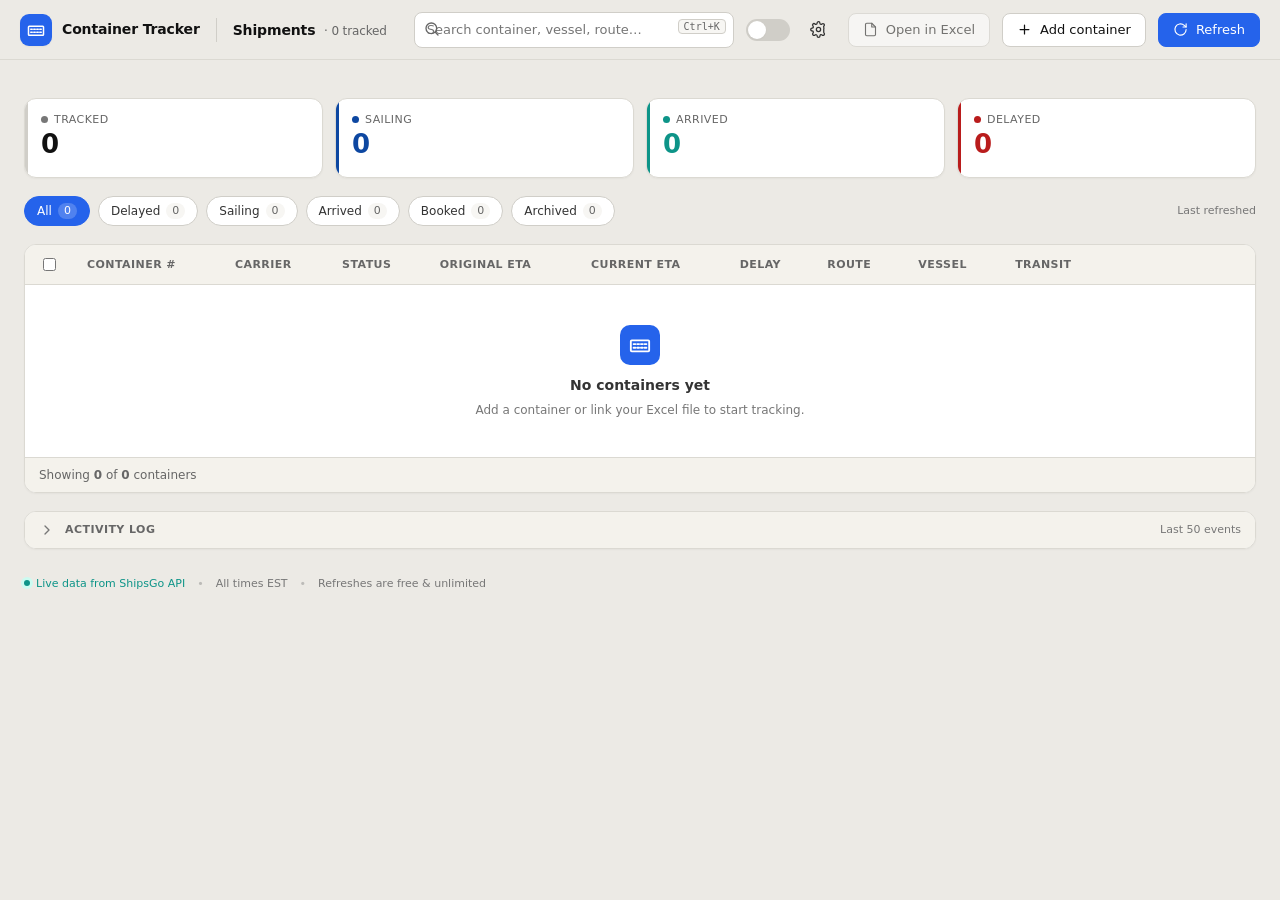
==== commit 68f127af: "ui: real activity log, empty states, dynamic About, dark-mode persistence - activity log shows real " ====
--- a/container_tracker/web/index.html
+++ b/container_tracker/web/index.html
@@ -62,6 +62,17 @@
             <a href="#" class="banner-link">Download update →</a>
             <button class="dismiss" title="Dismiss" aria-label="Dismiss update notice">×</button>
           </div>
+          <!-- First-run callout — hidden until loadSettings() finds no API key present. -->
+          <div class="notice" id="notice-first-run" hidden>
+            <svg viewBox="0 0 24 24" width="18" height="18" fill="none" stroke="currentColor" stroke-width="1.8" stroke-linecap="round" stroke-linejoin="round" style="flex:none;margin-top:1px"><circle cx="12" cy="12" r="10"/><path d="M12 8v4M12 16h.01"/></svg>
+            <div class="notice-body">
+              <strong class="notice-title">Welcome to Container Tracker</strong>
+              <span class="notice-detail">Add your ShipsGo API key in Settings to start tracking containers.</span>
+            </div>
+            <div class="notice-actions">
+              <button class="btn btn-sm btn-primary" data-view="settings">Open Settings</button>
+            </div>
+          </div>
           <!-- Unmatched-containers notice — hidden until refresh_all() returns containers in Excel that aren't on ShipsGo. JS fills in the count and credit cost. -->
           <div class="notice" id="notice-unmatched" hidden>
             <svg viewBox="0 0 24 24" width="18" height="18" fill="none" stroke="currentColor" stroke-width="1.8" stroke-linecap="round" stroke-linejoin="round" style="flex:none;margin-top:1px"><circle cx="12" cy="12" r="10"/><path d="M12 8v4M12 16h.01"/></svg>
@@ -95,22 +106,6 @@
             <div class="notice-actions">
               <button class="btn btn-sm" id="notice-excel-dismiss">Dismiss</button>
             </div>
-          </div>
-        </div>
-
-        <!-- Linked spreadsheet card — deferred until Excel-link wiring step.
-             Hidden via the [hidden] attribute; will be unhidden when the
-             bridge method, file picker, and persistence are in place. -->
-        <div class="spreadsheet-card" hidden>
-          <div class="xls-icon">XLSX</div>
-          <div class="meta">
-            <div class="label">Linked spreadsheet</div>
-            <div class="path" title="C:\Users\michael\Documents\Container_Tracking.xlsx">C:\Users\michael\Documents\Container_Tracking.xlsx</div>
-          </div>
-          <div class="actions">
-            <button class="btn btn-sm">Browse…</button>
-            <button class="btn btn-sm">Create template</button>
-            <button class="btn btn-sm btn-primary">Open in Excel</button>
           </div>
         </div>
 
@@ -179,6 +174,13 @@
             </thead>
             <tbody id="shipments-tbody"></tbody>
           </table>
+          <div class="empty-state" id="empty-state" hidden>
+            <span class="empty-state-icon">
+              <svg viewBox="0 0 24 24" fill="none" stroke="currentColor" stroke-width="2" stroke-linecap="round" stroke-linejoin="round"><rect x="2" y="7" width="20" height="12" rx="1"/><path d="M5 11h2M9 11h2M13 11h2M17 11h2M5 15h2M9 15h2M13 15h2M17 15h2"/></svg>
+            </span>
+            <div class="empty-state-title" id="empty-state-title">No containers yet</div>
+            <div class="empty-state-sub" id="empty-state-sub">Add a container or link your Excel file to start tracking.</div>
+          </div>
           <div class="table-footer">
             <span>Showing <strong id="row-count">0</strong> of <strong id="row-total">0</strong> containers</span>
           </div>
@@ -193,14 +195,6 @@
             <span class="muted" style="font-size:11px">Last 50 events</span>
           </button>
           <div class="activity-body" id="activity-body">
-<div><span class="ts">[3:12 PM]</span> <span class="ok">Refreshed 10 containers — 3:12 PM EST</span></div>
-<div><span class="ts">[3:12 PM]</span> Updated 10 rows in Excel</div>
-<div><span class="ts">[3:12 PM]</span> --- DONE: 10 matched, 0 unmatched, 2 actively delayed, 10 Excel rows updated ---</div>
-<div><span class="ts">[3:12 PM]</span> &nbsp;&nbsp;EGLV5555666: SAILING | ETA: 2026-04-22 | Kaohsiung -> Los Angeles | DELAYED +7 days</div>
-<div><span class="ts">[3:12 PM]</span> &nbsp;&nbsp;MSKU1234567: SAILING | ETA: 2026-05-05 | Shanghai -> Los Angeles | DELAYED +4 days</div>
-<div><span class="ts">[3:12 PM]</span> Read 10 containers from Excel</div>
-<div><span class="ts">[3:12 PM]</span> Found 10 shipments on ShipsGo</div>
-<div><span class="ts">[3:12 PM]</span> Refreshing...</div>
           </div>
         </div>
 
@@ -251,7 +245,7 @@
                 </div>
                 <div class="field">
                   <label>Contact email</label>
-                  <input type="email" value="ops@acmelogistics.com" />
+                  <input type="email" id="settings-email" value="" />
                 </div>
               </div>
             </div>
@@ -314,10 +308,9 @@
             <h3>About</h3>
             <div class="panel-body">
               <div style="display:grid;grid-template-columns:auto 1fr;gap:8px 18px;font-size:12px;">
-                <span class="muted">Version</span><span>Container Tracker v1.1.1 — up to date</span>
-                <span class="muted">Data folder</span><span><a href="#">%APPDATA%\ContainerTracker</a></span>
-                <span class="muted">Source</span><span><a href="#">github.com/m-mcohen/container-tracker</a></span>
-                <span class="muted">Support</span><span>michael@example.com</span>
+                <span class="muted">Version</span><span id="about-version"></span>
+                <span class="muted">Data folder</span><span><a href="#" id="about-data-folder">%APPDATA%\ContainerTracker</a></span>
+                <span class="muted">Source</span><span><a href="#" id="about-github">github.com/m-mcohen/container-tracker</a></span>
                 <span class="muted">Powered by</span><span>ShipsGo API</span>
               </div>
             </div>
@@ -379,7 +372,7 @@
       <div class="modal-body">
         <div class="field">
           <label for="f-cn">Container number</label>
-          <input id="f-cn" type="text" value="MSKU1234567" />
+          <input id="f-cn" type="text" placeholder="MSKU1234567" />
           <div class="hint">11 characters: 4-letter SCAC + 7 digits, e.g. <span style="font-family:var(--font-mono)">MSKU1234567</span></div>
         </div>
         <div class="field">
--- a/container_tracker/web/styles.css
+++ b/container_tracker/web/styles.css
@@ -1038,6 +1038,38 @@
     .stats { grid-template-columns: repeat(2, 1fr); }
   }
 
+  /* ─── Empty state (no containers / no search matches) ───────────── */
+  .empty-state {
+    display: flex;
+    flex-direction: column;
+    align-items: center;
+    justify-content: center;
+    padding: 40px 24px;
+    gap: 10px;
+    text-align: center;
+  }
+  .empty-state-icon {
+    width: 40px;
+    height: 40px;
+    border-radius: 10px;
+    background: var(--accent);
+    color: #fff;
+    display: grid;
+    place-items: center;
+    flex: none;
+  }
+  .empty-state-icon svg { width: 22px; height: 22px; }
+  .empty-state-title {
+    font-size: 14px;
+    font-weight: 600;
+    color: var(--text-secondary);
+    margin-top: 2px;
+  }
+  .empty-state-sub {
+    font-size: 12px;
+    color: var(--text-hint);
+  }
+
   /* ─── Step 6: error UI + loading state ───────────────────────────── */
   #toast-container {
     position: fixed;
